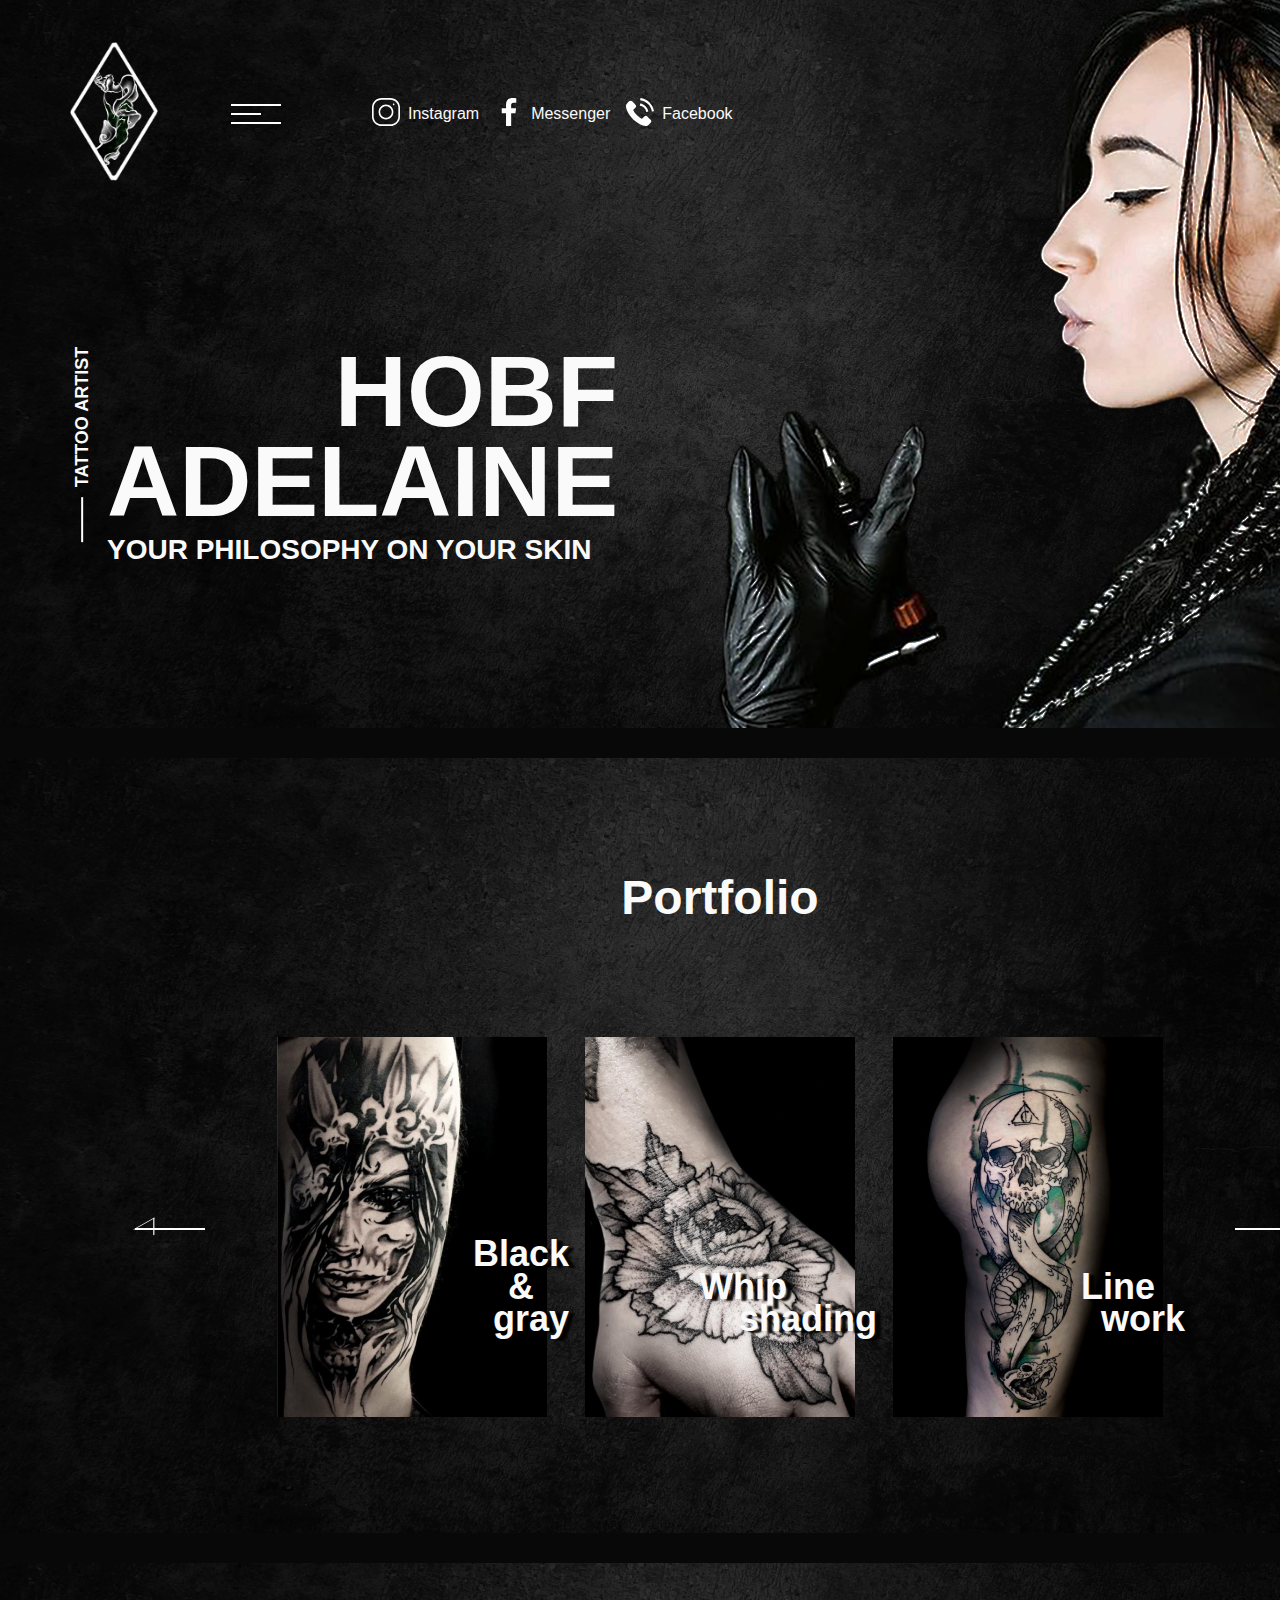
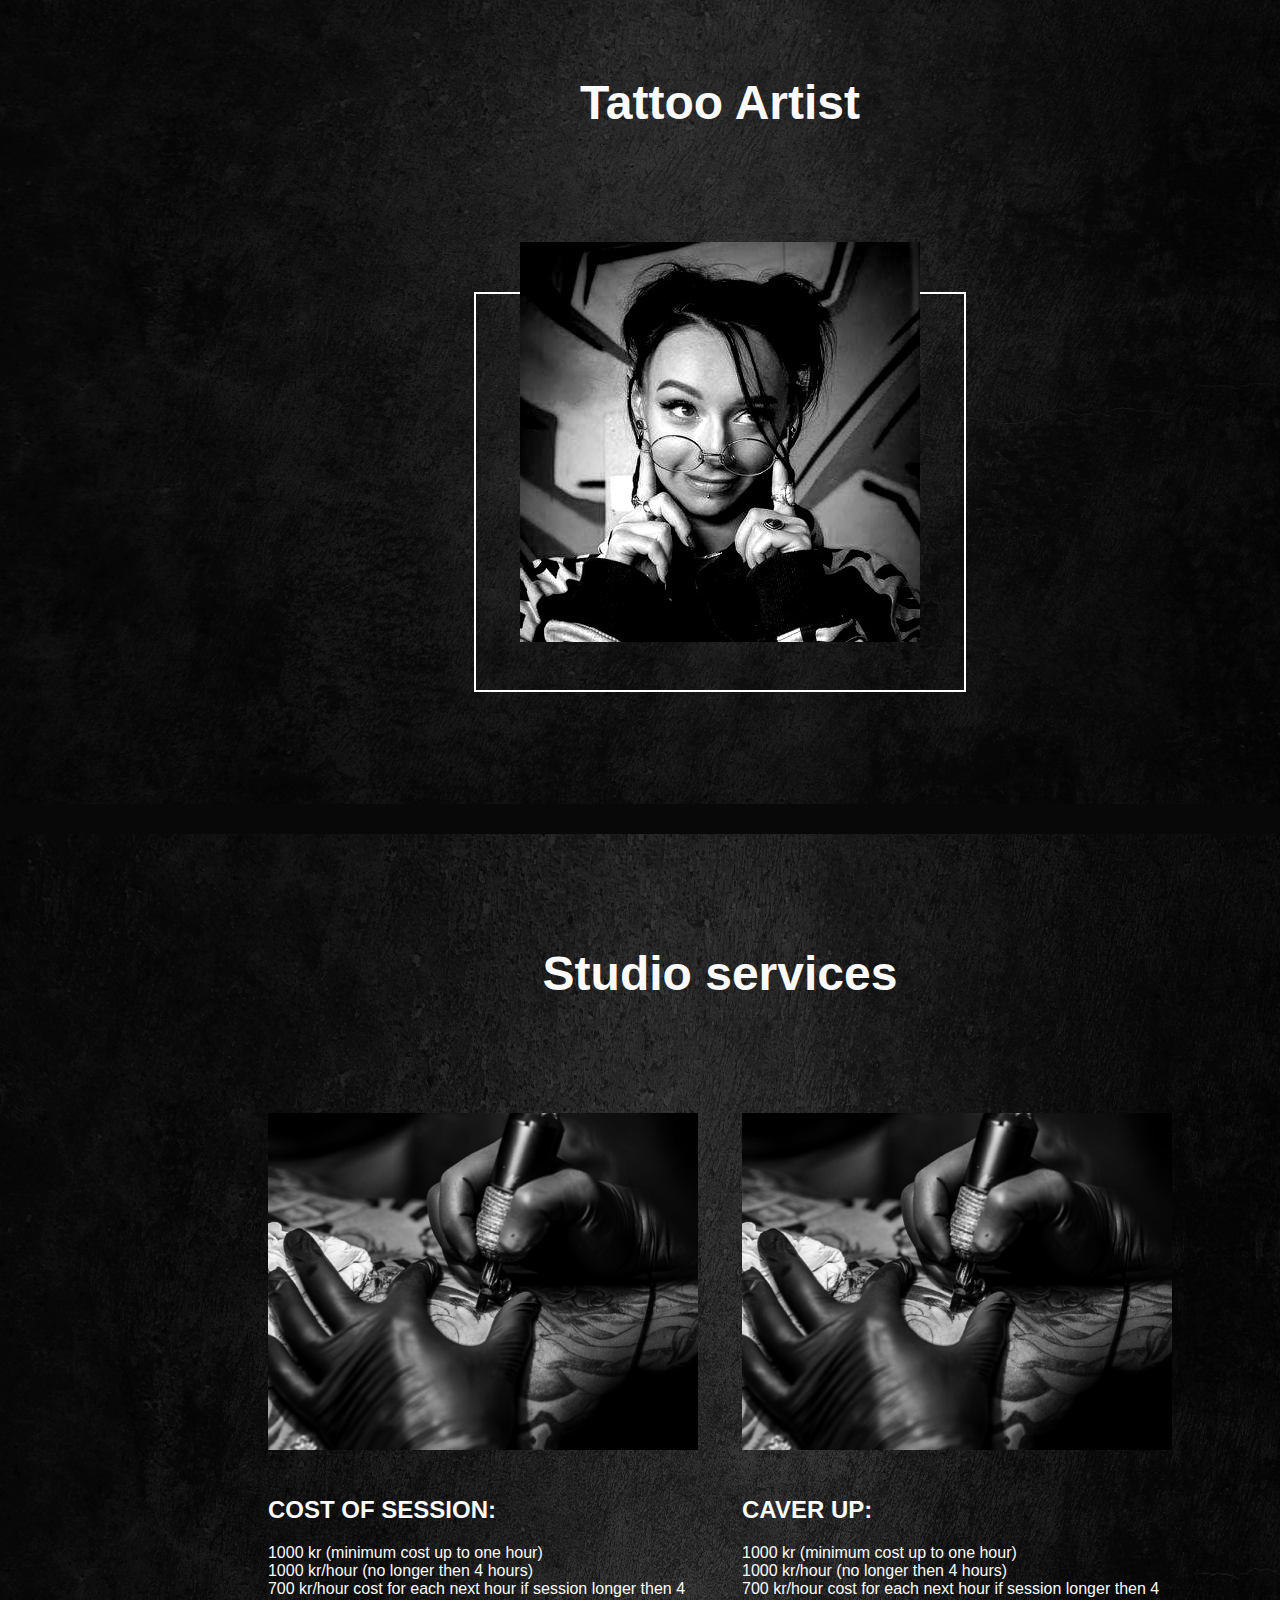
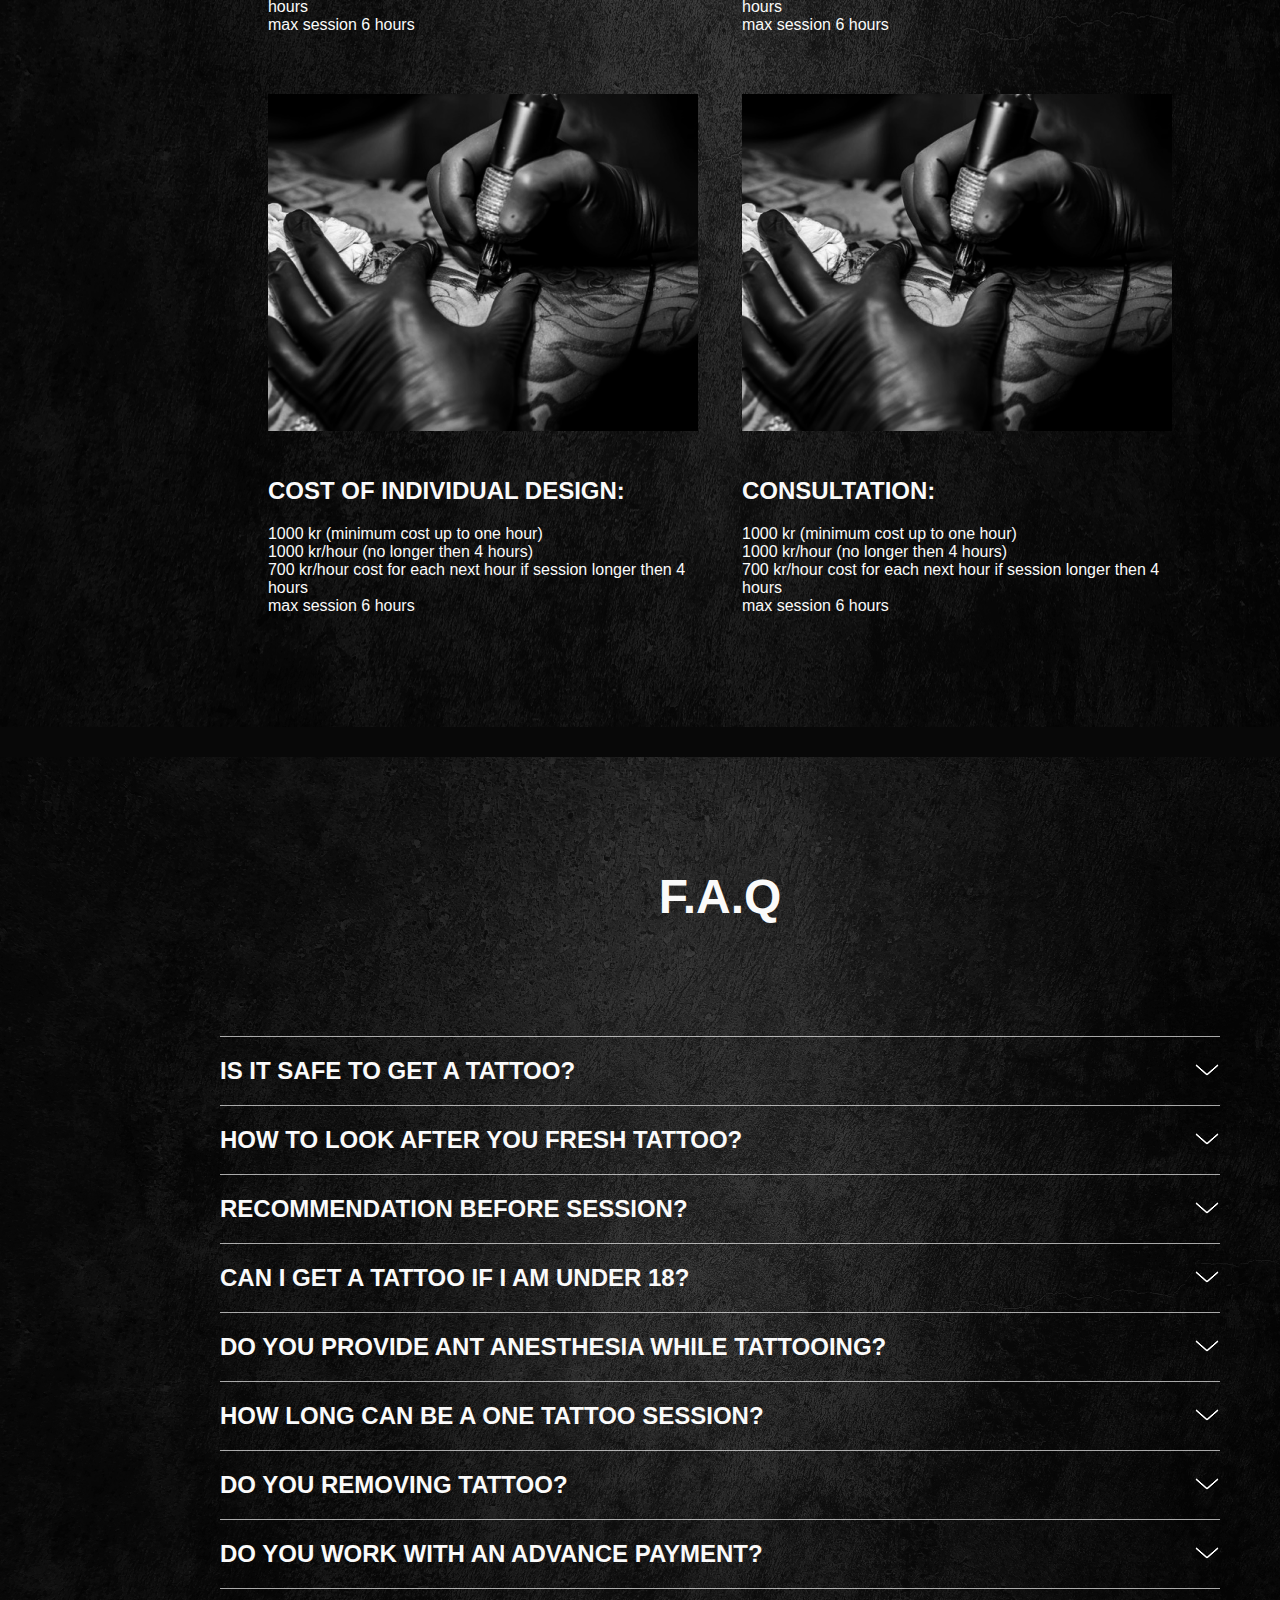
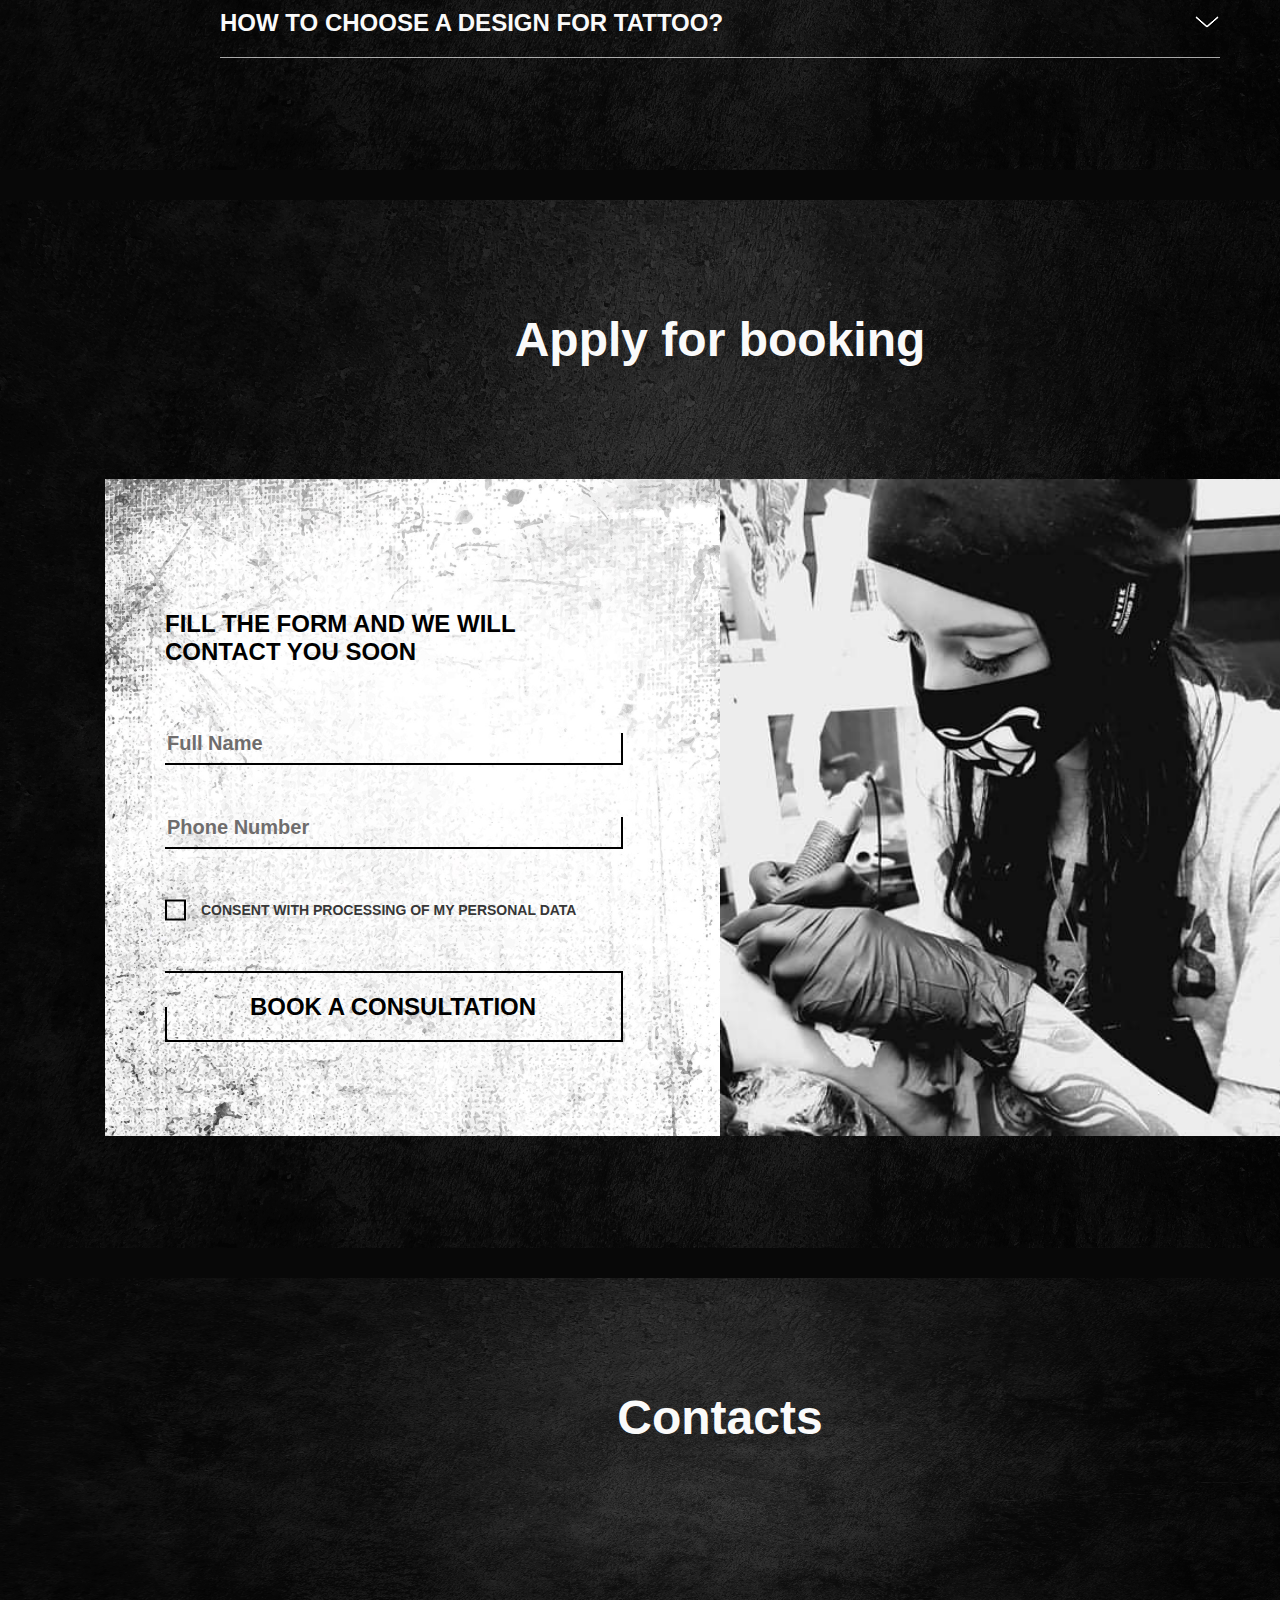
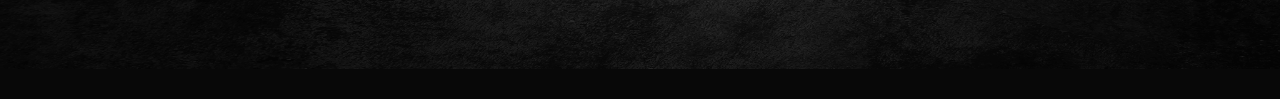
==== index.html @ c08f8e1c "html mark upping & desktop styling" ====
<!DOCTYPE html>
<html lang="en">
  <head>
    <meta charset="utf-8" />
    <meta name="viewport" content="width=device-width, initial-scale=1" />
    <meta name="description" content="Web site created using create-react-app"/>
    <link rel="stylesheet" href="assets/css/style.css"/>
    <link rel="preconnect" href="https://fonts.googleapis.com">
    <link rel="preconnect" href="https://fonts.gstatic.com" crossorigin>
    <link href="https://fonts.googleapis.com/css2?family=Lato:wght@300&family=Montserrat:ital,wght@0,300;0,400;0,500;0,600;0,700;1,400&display=swap" rel="stylesheet">
    <title>AH - The Tattoo Artist</title>
  </head>
  <body>
    <noscript>You need to enable JavaScript to run this app.</noscript>
      <div id="root">
        <header class="main-header container">
          <div class="main-header__top">
            <div class="logo">
              <img src="/assets/img/logo.png" alt=""/>
            </div>
            <div class="main-header__menus-wrap">
              <nav class="main-nav">
                <div class="hamburger">
                  <span></span>
                </div>
                <ul class="main-nav__list">
                  <li class="main-nav__item">
                    <a class="main-nav__link">Portfolio</a>
                  </li>
                  <li class="main-nav__item">
                    <a class="main-nav__link">Tattoo Artist</a>
                  </li>
                  <li class="main-nav__item">
                    <a class="main-nav__link">Studio Services</a>
                  </li>
                  <li class="main-nav__item">
                    <a class="main-nav__link">F.A.Q</a>
                  </li>
                  <li class="main-nav__item">
                    <a class="main-nav__link">Booking</a>
                  </li>
                  <li class="main-nav__item">
                    <a class="main-nav__link">Contacts</a>
                  </li>
                </ul>
              </nav>
              <nav class="social-nav">
                <ul class="social-nav__list">
                  <li class="social-nav__item">
                    <a class="social-nav__link" href="">
                      <span><svg><use href="../assets/svg/sprite.svg#instagram"></use></svg></span>
                      Instagram
                    </a>
                  </li>
                  <li class="social-nav__item">
                    <a class="social-nav__link">
                      <span><svg><use href="../assets/svg/sprite.svg#facebook"></use></svg></span>
                      Messenger
                    </a>
                  </li>
                  <li class="social-nav__item">
                    <a class="social-nav__link">
                      <span><svg><use href="../assets/svg/sprite.svg#phone"></use></svg></span>
                      Facebook
                    </a>
                  </li>
                </ul>
              </nav>
            </div>
          </div>
          <div class="main-offer">
            <div class="main-offer__content-wrap">
              <span class="main-offer__decorative-text">Tattoo Artist</span>
              <h1>Hobf<br>Adelaine</h1>
              <span class="main-offer__motto">Your philosophy on your skin</span>
            </div>
          </div>
        </header>
        <main class="site-main">
          <section class="main-page-block portfolio container">
            <h2 class="main-page-block__title">Portfolio</h2>
            <div class="handlers portfolio__list-wrap">
              <div class="handlers__elements portfolio__handlers">
                <span class="handlers__left-arrow"></span>
                <span class="handlers__right-arrow"></span>
              </div>
              <ul class="portfolio__list">
                <li class="portfolio__item">
                  <a class="portfolio__link" href="">
                    <div><img src="/assets/img/black-gray.png" alt=""></div>
                    <h3 class="portfolio__link-title"><span>Black</span><span style="margin:0 auto;">&</span><span>gray</span></h3>
                  </a>
                </li>
                <li class="portfolio__item">
                  <a class="portfolio__link" href="">
                    <div><img src="/assets/img/whip-shading.png" alt=""></div>
                    <h3 class="portfolio__link-title"></span>Whip<span><span>shading</span></h3>
                  </a>
                </li>
                <li class="portfolio__item">
                  <a class="portfolio__link" href="">
                    <div><img src="/assets/img/line-work.png" alt=""></div>
                    <h3 class="portfolio__link-title"><span>Line</span><span>work</span></h3>
                  </a>
                </li>
              </ul>
            </div>
          </section>
          <section class="main-page-block about container">
            <h2 class="main-page-block__title">Tattoo Artist</h2>
            <div class="about__img-wrap">
              <img src="/assets/img/avatar.jpg" alt="" width="400" height="400">
            </div>
          </section>
          <section class="main-page-block services container">
            <h2 class="main-page-block__title">Studio services</h2>
            <ul class="services__list">
              <li class="services__item">
                <article class="services__article">
                  <a class="services__link" href="#">
                    <div class="services__article-img-wrap">
                      <img src="/assets/img/service.png" alt="" />
                    </div>
                    <div class="services__article-text-block">
                      <h4>COST OF SESSION:</h4>
                      <ul class="services__item-list">
                        <li>1000 kr (minimum cost up to one hour)</li>
                        <li>1000 kr/hour (no longer then 4 hours)</li>
                        <li>700 kr/hour cost for each next hour if session longer then 4 hours</li>
                        <li>max session 6 hours</li>
                      </ul>
                    </div>
                  </a>
                </article>
              </li>
              <li class="services__item">
                <article class="services__article">
                  <a class="services__link" href="#">
                    <div class="services__article-img-wrap">
                      <img src="/assets/img/service.png" alt="" />
                    </div>
                    <div>
                      <h4>CAVER UP:</h4>
                      <ul class="services__item-list">
                        <li>1000 kr (minimum cost up to one hour)</li>
                        <li>1000 kr/hour (no longer then 4 hours)</li>
                        <li>700 kr/hour cost for each next hour if session longer then 4 hours</li>
                        <li>max session 6 hours</li>
                      </ul>
                    </div>
                  </a>
                </article>
              </li>
              <li class="services__item">
                <article class="services__article">
                  <a class="services__link" href="#">
                    <div class="services__article-img-wrap">
                      <img src="/assets/img/service.png" alt="" />
                    </div>
                    <div>
                      <h4>COST OF INDIVIDUAL DESIGN:</h4>
                      <ul class="services__item-list">
                        <li>1000 kr (minimum cost up to one hour)</li>
                        <li>1000 kr/hour (no longer then 4 hours)</li>
                        <li>700 kr/hour cost for each next hour if session longer then 4 hours</li>
                        <li>max session 6 hours</li>
                      </ul>
                    </div>
                  </a>
                </article>
              </li>
              <li class="services__item">
                <article class="services__article">
                  <a class="services__link" href="#">
                    <div class="services__article-img-wrap">
                      <img src="/assets/img/service.png" alt="" />
                    </div>
                    <div>
                      <h4>CONSULTATION:</h4>
                      <ul class="services__item-list">
                        <li>1000 kr (minimum cost up to one hour)</li>
                        <li>1000 kr/hour (no longer then 4 hours)</li>
                        <li>700 kr/hour cost for each next hour if session longer then 4 hours</li>
                        <li>max session 6 hours</li>
                      </ul>
                    </div>
                  </a>
                </article>
              </li>
            </ul>
          </section>
          <section class="main-page-block faq container">
            <h2 class="main-page-block__title">F.A.Q</h2>
            <ul class="faq__list">
              <li class="faq__item">
                <span class="faq__item-handle"></span>
                <h5 class="faq__item-title">
                  IS IT SAFE TO GET A TATTOO?
                </h5>
                <p>
                  Lorem ipsum dolor sit amet, consectetur adipiscing elit, sed do eiusmod tempor incididunt ut labore et dolore magna aliqua. Ut enim ad minim veniam, quis nostrud exercitation ullamco laboris nisi ut aliquip ex ea commodo consequat. Duis aute irure dolor in reprehenderit in voluptate velit esse cillum dolore eu fugiat nulla pariatur. Excepteur sint occaecat cupidatat non proident, sunt in culpa qui officia deserunt mollit anim id est laborum.
                </p>
              </li>
              <li class="faq__item">
                <span class="faq__item-handle"></span>
                <h5 class="faq__item-title">
                  HOW TO LOOK AFTER YOU FRESH TATTOO?
                </h5>
                <p>
                  Lorem ipsum dolor sit amet, consectetur adipiscing elit, sed do eiusmod tempor incididunt ut labore et dolore magna aliqua. Ut enim ad minim veniam, quis nostrud exercitation ullamco laboris nisi ut aliquip ex ea commodo consequat. Duis aute irure dolor in reprehenderit in voluptate velit esse cillum dolore eu fugiat nulla pariatur. Excepteur sint occaecat cupidatat non proident, sunt in culpa qui officia deserunt mollit anim id est laborum.
                </p>
              </li>
              <li class="faq__item">
                <span class="faq__item-handle"></span>
                <h5 class="faq__item-title">
                  RECOMMENDATION BEFORE SESSION?
                </h5>
                <p>
                  Lorem ipsum dolor sit amet, consectetur adipiscing elit, sed do eiusmod tempor incididunt ut labore et dolore magna aliqua. Ut enim ad minim veniam, quis nostrud exercitation ullamco laboris nisi ut aliquip ex ea commodo consequat. Duis aute irure dolor in reprehenderit in voluptate velit esse cillum dolore eu fugiat nulla pariatur. Excepteur sint occaecat cupidatat non proident, sunt in culpa qui officia deserunt mollit anim id est laborum.
                </p>
              </li>
              <li class="faq__item">
                <span class="faq__item-handle"></span>
                <h5 class="faq__item-title">
                  CAN I GET A TATTOO IF I AM UNDER 18?
                </h5>
                <p>
                  Lorem ipsum dolor sit amet, consectetur adipiscing elit, sed do eiusmod tempor incididunt ut labore et dolore magna aliqua. Ut enim ad minim veniam, quis nostrud exercitation ullamco laboris nisi ut aliquip ex ea commodo consequat. Duis aute irure dolor in reprehenderit in voluptate velit esse cillum dolore eu fugiat nulla pariatur. Excepteur sint occaecat cupidatat non proident, sunt in culpa qui officia deserunt mollit anim id est laborum.
                </p>
              </li>
              <li class="faq__item">
                <span class="faq__item-handle"></span>
                <h5 class="faq__item-title">
                  DO YOU PROVIDE ANT ANESTHESIA WHILE TATTOOING?
                </h5>
                <p>
                  Lorem ipsum dolor sit amet, consectetur adipiscing elit, sed do eiusmod tempor incididunt ut labore et dolore magna aliqua. Ut enim ad minim veniam, quis nostrud exercitation ullamco laboris nisi ut aliquip ex ea commodo consequat. Duis aute irure dolor in reprehenderit in voluptate velit esse cillum dolore eu fugiat nulla pariatur. Excepteur sint occaecat cupidatat non proident, sunt in culpa qui officia deserunt mollit anim id est laborum.
                </p>
              </li>
              <li class="faq__item">
                <span class="faq__item-handle"></span>
                <h5 class="faq__item-title">
                  HOW LONG CAN BE A ONE TATTOO SESSION?
                </h5>
                <p>
                  Lorem ipsum dolor sit amet, consectetur adipiscing elit, sed do eiusmod tempor incididunt ut labore et dolore magna aliqua. Ut enim ad minim veniam, quis nostrud exercitation ullamco laboris nisi ut aliquip ex ea commodo consequat. Duis aute irure dolor in reprehenderit in voluptate velit esse cillum dolore eu fugiat nulla pariatur. Excepteur sint occaecat cupidatat non proident, sunt in culpa qui officia deserunt mollit anim id est laborum.
                </p>
              </li>
              <li class="faq__item">
                <span class="faq__item-handle"></span>
                <h5 class="faq__item-title">
                  DO YOU REMOVING TATTOO?
                </h5>
                <p>
                  Lorem ipsum dolor sit amet, consectetur adipiscing elit, sed do eiusmod tempor incididunt ut labore et dolore magna aliqua. Ut enim ad minim veniam, quis nostrud exercitation ullamco laboris nisi ut aliquip ex ea commodo consequat. Duis aute irure dolor in reprehenderit in voluptate velit esse cillum dolore eu fugiat nulla pariatur. Excepteur sint occaecat cupidatat non proident, sunt in culpa qui officia deserunt mollit anim id est laborum.
                </p>
              </li>
              <li class="faq__item">
                <span class="faq__item-handle"></span>
                <h5 class="faq__item-title">
                  DO YOU WORK WITH AN ADVANCE PAYMENT?
                </h5>
                <p>
                  Lorem ipsum dolor sit amet, consectetur adipiscing elit, sed do eiusmod tempor incididunt ut labore et dolore magna aliqua. Ut enim ad minim veniam, quis nostrud exercitation ullamco laboris nisi ut aliquip ex ea commodo consequat. Duis aute irure dolor in reprehenderit in voluptate velit esse cillum dolore eu fugiat nulla pariatur. Excepteur sint occaecat cupidatat non proident, sunt in culpa qui officia deserunt mollit anim id est laborum.
                </p>
              </li>
              <li class="faq__item">
                <span class="faq__item-handle"></span>
                <h5 class="faq__item-title">
                  HOW TO CHOOSE A DESIGN FOR TATTOO?
                </h5>
                <p>
                  Lorem ipsum dolor sit amet, consectetur adipiscing elit, sed do eiusmod tempor incididunt ut labore et dolore magna aliqua. Ut enim ad minim veniam, quis nostrud exercitation ullamco laboris nisi ut aliquip ex ea commodo consequat. Duis aute irure dolor in reprehenderit in voluptate velit esse cillum dolore eu fugiat nulla pariatur. Excepteur sint occaecat cupidatat non proident, sunt in culpa qui officia deserunt mollit anim id est laborum.
                </p>
              </li>
            </ul>
          </section>
          <section class="main-page-block booking container">
            <h2 class="main-page-block__title">Apply for booking</h2>
            <div class="booking__content">
              <form id="booking" class="booking__form" method="POST">
                <h3 class="booking__form-title">
                  FILL THE FORM AND WE WILL CONTACT YOU SOON
                </h3>
                <div class="booking__input-wrap">
                  <input type="text" name="name" placeholder="Full Name" required />
                </div>
                <div class="booking__input-wrap">
                  <input type="text" name="phone" placeholder="Phone Number" required />
                </div>
                <div class="booking__input-wrap">
                  <input id="consent" type="checkbox" name="consent" placeholder="Phone Number" required />
                  <label for="consent">
                    CONSENT WITH PROCESSING OF MY PERSONAL DATA
                  </label>
                </div>
                <button class="btn booking__submit-btn" type="submit">BOOK A CONSULTATION</button>
              </form>
              <div class="booking__img-wrap">
                
              </div>
            </div>
          </section>
          <section class="main-page-block contacts container">
            <h2 class="main-page-block__title">Contacts</h2>
          </section>
        </main>
        <footer class="main-footer container"></footer>
      </div>
  </body>
</html>
---- assets/css/style.css ----
* {
  -webkit-box-sizing: border-box;
          box-sizing: border-box;
}

body {
  margin: 0;
  font-family: 'Monseratt', sans-serif;
  color: #fafafa;
  background-color: #fafafa;
}

.background-wrap {
  margin: 0 auto;
  width: 1440px;
}

.container {
  margin: 0 auto;
  padding: 0 70px;
  width: 1440px;
  background-image: url("/assets/img/body-bg.jpg");
  background-repeat: no-repeat;
  -webkit-background-size: 100% 100%;
          background-size: 100% 100%;
  background-position: top left;
}

.container {
  margin: 0 auto;
  padding: 0 70px;
  width: 1440px;
  background-image: url("/assets/img/body-bg.jpg");
  background-repeat: no-repeat;
  -webkit-background-size: 100% 100%;
          background-size: 100% 100%;
  background-position: top left;
}

.logo {
  width: 88px;
}

.logo img {
  width: 88px;
  height: auto;
}

.hamburger {
  width: 50px;
  height: 20px;
}

.hamburger span {
  position: relative;
  display: block;
  width: 50px;
  height: 2px;
  background-color: white;
}

.hamburger span::before, .hamburger span::after {
  content: "";
  display: block;
  position: absolute;
  left: 0;
  height: 2px;
  background-color: white;
}

.hamburger span::before {
  top: 9px;
  width: 30px;
}

.hamburger span::after {
  top: 18px;
  width: 50px;
}

.main-header.container {
  position: relative;
  background-image: url("/assets/img/main-screen.png"), url("/assets/img/body-bg.jpg");
  background-repeat: no-repeat, no-repeat;
  -webkit-background-size: 880px 880px, 100% 100%;
          background-size: 880px 880px, 100% 100%;
  background-position: top -140px right 0, top left;
}

.main-header.container::after {
  content: "";
  display: block;
  position: absolute;
  width: 100%;
  height: 30px;
  background-color: #080808;
  -webkit-box-sizing: border-box;
          box-sizing: border-box;
  bottom: 0;
  right: 0;
}

.main-header__top {
  display: -webkit-box;
  display: -webkit-flex;
  display: -ms-flexbox;
  display: flex;
  -webkit-box-align: center;
  -webkit-align-items: center;
      -ms-flex-align: center;
          align-items: center;
  padding-top: 42px;
}

.main-header .logo {
  margin-right: 73px;
}

.main-header__menus-wrap {
  display: -webkit-box;
  display: -webkit-flex;
  display: -ms-flexbox;
  display: flex;
  -webkit-box-align: center;
  -webkit-align-items: center;
      -ms-flex-align: center;
          align-items: center;
}

.main-nav {
  margin-right: 91px;
}

.main-nav__list {
  display: none;
}

.social-nav__list {
  margin: 0;
  padding: 0;
  list-style: none;
  display: -webkit-box;
  display: -webkit-flex;
  display: -ms-flexbox;
  display: flex;
  -webkit-column-gap: 16px;
     -moz-column-gap: 16px;
          column-gap: 16px;
}

.social-nav__link {
  display: inline-block;
  color: inherit;
  text-decoration: none;
  font-size: inherit;
  display: -webkit-box;
  display: -webkit-flex;
  display: -ms-flexbox;
  display: flex;
  -webkit-box-align: center;
  -webkit-align-items: center;
      -ms-flex-align: center;
          align-items: center;
  -webkit-column-gap: 8px;
     -moz-column-gap: 8px;
          column-gap: 8px;
}

.social-nav__link svg {
  width: 28px;
  height: 28px;
  fill: white;
}

.main-offer {
  display: -webkit-box;
  display: -webkit-flex;
  display: -ms-flexbox;
  display: flex;
  padding: 161px 0 194px;
}

.main-offer__content-wrap {
  position: relative;
  padding-left: 37px;
  text-align: right;
  text-transform: uppercase;
  line-height: 1;
}

.main-offer__decorative-text {
  position: absolute;
  left: -58px;
  top: 62px;
  font-size: 18px;
  font-weight: 600;
  -webkit-transform: rotate(-90deg);
      -ms-transform: rotate(-90deg);
          transform: rotate(-90deg);
}

.main-offer__decorative-text::before {
  content: "";
  display: block;
  position: absolute;
  width: 45px;
  height: 2px;
  background-color: white;
  -webkit-box-sizing: border-box;
          box-sizing: border-box;
  top: 50%;
  left: -10px;
  -webkit-transform: translate(-100%, -50%);
      -ms-transform: translate(-100%, -50%);
          transform: translate(-100%, -50%);
}

.main-offer h1 {
  margin: 0;
  font-size: 100px;
  font-weight: 700;
  line-height: 0.9;
}

.main-offer__motto {
  display: block;
  margin-top: 10px;
  text-align: left;
  font-size: 28px;
  font-weight: 600;
}

.main-page-block {
  position: relative;
  padding-top: 112px;
  padding-bottom: 142px;
}

.main-page-block::after {
  content: "";
  display: block;
  position: absolute;
  width: 100%;
  height: 30px;
  background-color: #080808;
  -webkit-box-sizing: border-box;
          box-sizing: border-box;
  bottom: 0;
  right: 0;
}

.main-page-block__title {
  margin-top: 0;
  margin-bottom: 86px;
  text-align: center;
  font-size: 48px;
}

.portfolio__list-wrap {
  width: 90%;
}

.portfolio__list {
  margin: 0;
  padding: 0;
  list-style: none;
  display: -webkit-box;
  display: -webkit-flex;
  display: -ms-flexbox;
  display: flex;
  -webkit-box-pack: center;
  -webkit-justify-content: center;
      -ms-flex-pack: center;
          justify-content: center;
  -webkit-column-gap: 38px;
     -moz-column-gap: 38px;
          column-gap: 38px;
}

.portfolio__link {
  display: inline-block;
  color: inherit;
  text-decoration: none;
  font-size: inherit;
  position: relative;
}

.portfolio__link-title {
  position: absolute;
  bottom: 50px;
  right: -22px;
  display: -webkit-box;
  display: -webkit-flex;
  display: -ms-flexbox;
  display: flex;
  -webkit-box-orient: vertical;
  -webkit-box-direction: normal;
  -webkit-flex-direction: column;
      -ms-flex-direction: column;
          flex-direction: column;
  font-size: 36px;
  font-weight: 700;
  line-height: 0.9;
  text-shadow: 6px 2px 2px rgba(0, 0, 0, 0.95);
}

.portfolio__link-title span:last-child {
  margin-left: 20px;
}

.about {
  padding-bottom: 192px;
  text-align: center;
}

.main-page-block__title {
  margin-bottom: 112px;
}

.about__img-wrap {
  position: relative;
  margin: 0 auto;
  width: 400px;
  height: 400px;
}

.about__img-wrap::before {
  content: "";
  display: block;
  position: absolute;
  width: 123%;
  height: 100%;
  background-color: transparent;
  -webkit-box-sizing: border-box;
          box-sizing: border-box;
  left: 50%;
  top: 50px;
  border: 2px solid white;
  -webkit-transform: translate(-50%, 0);
      -ms-transform: translate(-50%, 0);
          transform: translate(-50%, 0);
}

.about__img-wrap img {
  position: absolute;
  top: 0;
  left: 0;
  z-index: 1;
}

.services__list {
  margin: 0;
  padding: 0;
  list-style: none;
  display: -webkit-box;
  display: -webkit-flex;
  display: -ms-flexbox;
  display: flex;
  -webkit-flex-wrap: wrap;
      -ms-flex-wrap: wrap;
          flex-wrap: wrap;
  -webkit-box-pack: center;
  -webkit-justify-content: center;
      -ms-flex-pack: center;
          justify-content: center;
  -webkit-column-gap: 4%;
     -moz-column-gap: 4%;
          column-gap: 4%;
  row-gap: 60px;
  margin: 0 auto;
  max-width: 1102px;
}

.services__item {
  width: 430px;
}

.services__link {
  display: inline-block;
  color: inherit;
  text-decoration: none;
  font-size: inherit;
}

.services__article h4 {
  margin-top: 0;
  margin-bottom: 20px;
  font-size: 24px;
}

.services__article-img-wrap {
  margin-bottom: 42px;
}

.services__article-img-wrap img {
  width: 430px;
}

.services__item-list {
  margin: 0;
  padding: 0;
  list-style: none;
}

.faq__list {
  margin: 0;
  padding: 0;
  list-style: none;
  display: -webkit-box;
  display: -webkit-flex;
  display: -ms-flexbox;
  display: flex;
  -webkit-box-orient: vertical;
  -webkit-box-direction: normal;
  -webkit-flex-direction: column;
      -ms-flex-direction: column;
          flex-direction: column;
  margin: 0 auto;
  width: 1000px;
}

.faq__item {
  position: relative;
  padding: 20px 0;
  border-top: 1px solid rgba(255, 255, 255, 0.65);
}

.faq__item:last-child {
  border-bottom: 1px solid rgba(255, 255, 255, 0.65);
}

.faq__item p {
  margin: 0;
  height: 0;
  overflow: hidden;
}

.faq__item-title {
  margin: 0;
  font-size: 24px;
  font-weight: 600;
}

.faq__item-handle {
  position: absolute;
  right: 0;
  top: 50%;
  width: 25px;
  height: 11px;
  -webkit-transform: translate(0, -50%);
      -ms-transform: translate(0, -50%);
          transform: translate(0, -50%);
}

.faq__item-handle::before {
  content: "";
  display: block;
  position: absolute;
  width: 16px;
  height: 16px;
  background-color: transparent;
  -webkit-box-sizing: border-box;
          box-sizing: border-box;
  border: 2px solid white;
  -webkit-border-radius: 2px;
          border-radius: 2px;
  border-left: none;
  border-top: none;
  -webkit-transform: rotate(45deg) skew(-4deg, -4deg);
      -ms-transform: rotate(45deg) skew(-4deg, -4deg);
          transform: rotate(45deg) skew(-4deg, -4deg);
  bottom: 3px;
  left: 4px;
}

.booking__content {
  display: -webkit-box;
  display: -webkit-flex;
  display: -ms-flexbox;
  display: flex;
  margin: 0 auto;
  width: 1230px;
}

.booking__img-wrap {
  width: 615px;
  height: 657px;
  background-image: url("/assets/img/booking.jpg");
  background-repeat: no-repeat;
  background-position: top -120px left;
  -webkit-background-size: 615px auto;
          background-size: 615px auto;
}

.booking__form {
  padding: 107px 97px 0 60px;
  width: 615px;
  height: 657px;
  color: black;
  background-image: url("/assets/img/form-background.png");
  background-repeat: no-repeat;
}

.booking__form-title {
  margin-bottom: 67px;
  font-size: 24px;
  font-weight: 700;
}

.booking__input-wrap {
  margin-bottom: 52px;
  width: 100%;
}

.booking__input-wrap input {
  padding-bottom: 11px;
  width: 100%;
  height: 32px;
  font-size: 20px;
  font-weight: 600;
  color: black;
  border: 2px solid black;
  border-left: none;
  border-top: none;
  background-color: transparent;
}

.booking__input-wrap input:focus {
  border-left: none;
  border-top: none;
  outline: none;
}

.booking__input-wrap input[type="checkbox"] {
  display: none;
}

label[for="consent"] {
  position: relative;
  padding-left: 36px;
  font-size: 14px;
  font-weight: 700;
  color: #373737;
  text-transform: uppercase;
}

label[for="consent"]::before {
  content: "";
  display: block;
  position: absolute;
  width: 21px;
  height: 21px;
  background-color: transparent;
  -webkit-box-sizing: border-box;
          box-sizing: border-box;
  left: 0;
  top: 50%;
  border: 2px solid black;
  -webkit-transform: translate(0, -50%);
      -ms-transform: translate(0, -50%);
          transform: translate(0, -50%);
}

input[type="checkbox"]:checked + label::after {
  content: "";
  display: block;
  position: absolute;
  width: 9px;
  height: 16px;
  background-color: transparent;
  -webkit-box-sizing: border-box;
          box-sizing: border-box;
  bottom: 3px;
  left: 6px;
  border: 3px solid black;
  border-left: none;
  border-top: none;
  -webkit-border-radius: 2px;
          border-radius: 2px;
  -webkit-transform: rotate(45deg) skew(9deg, 7deg);
      -ms-transform: rotate(45deg) skew(9deg, 7deg);
          transform: rotate(45deg) skew(9deg, 7deg);
}

.booking__submit-btn {
  position: relative;
  display: -webkit-box;
  display: -webkit-flex;
  display: -ms-flexbox;
  display: flex;
  -webkit-box-pack: center;
  -webkit-justify-content: center;
      -ms-flex-pack: center;
          justify-content: center;
  -webkit-box-align: center;
  -webkit-align-items: center;
      -ms-flex-align: center;
          align-items: center;
  width: 100%;
  height: 71px;
  font-size: 24px;
  font-weight: 700;
  text-transform: uppercase;
  border: 2px solid black;
  border-left: none;
  background-color: transparent;
}

.booking__submit-btn::before {
  content: "";
  display: block;
  position: absolute;
  width: 2px;
  height: 50%;
  background-color: black;
  -webkit-box-sizing: border-box;
          box-sizing: border-box;
  left: 0;
  bottom: 0;
}

input::-webkit-input-placeholder {
  color: #6F6D6D;
  font-weight: 600;
  font-size: 20px;
}

input:-ms-input-placeholder {
  color: #6F6D6D;
  font-weight: 600;
  font-size: 20px;
}

input::-ms-input-placeholder {
  color: #6F6D6D;
  font-weight: 600;
  font-size: 20px;
}

input::placeholder {
  color: #6F6D6D;
  font-weight: 600;
  font-size: 20px;
}

.handlers {
  position: relative;
  margin: 0 auto;
}

.handlers__elements {
  position: absolute;
  top: 50%;
  display: -webkit-box;
  display: -webkit-flex;
  display: -ms-flexbox;
  display: flex;
  -webkit-box-pack: justify;
  -webkit-justify-content: space-between;
      -ms-flex-pack: justify;
          justify-content: space-between;
  width: 100%;
  -webkit-transform: translate(0, -50%);
      -ms-transform: translate(0, -50%);
          transform: translate(0, -50%);
}

.handlers__left-arrow,
.handlers__right-arrow {
  position: relative;
  width: 70px;
  height: 2px;
  background-color: white;
}

.handlers__left-arrow::before,
.handlers__right-arrow::before {
  content: "";
  display: block;
  position: absolute;
  width: 18px;
  height: 22px;
  background-color: transparent;
  -webkit-box-sizing: border-box;
          box-sizing: border-box;
  right: 0;
  bottom: -7px;
  border: 1px solid white;
  border-right: none;
  border-top: none;
  -webkit-transform: skew(-30deg, -10deg) rotate(-30deg);
      -ms-transform: skew(-30deg, -10deg) rotate(-30deg);
          transform: skew(-30deg, -10deg) rotate(-30deg);
}

.handlers__left-arrow::before {
  left: 0;
  bottom: -13px;
  -webkit-transform: skew(-30deg, -10deg) rotate(-210deg);
      -ms-transform: skew(-30deg, -10deg) rotate(-210deg);
          transform: skew(-30deg, -10deg) rotate(-210deg);
}
/*# sourceMappingURL=style.css.map */
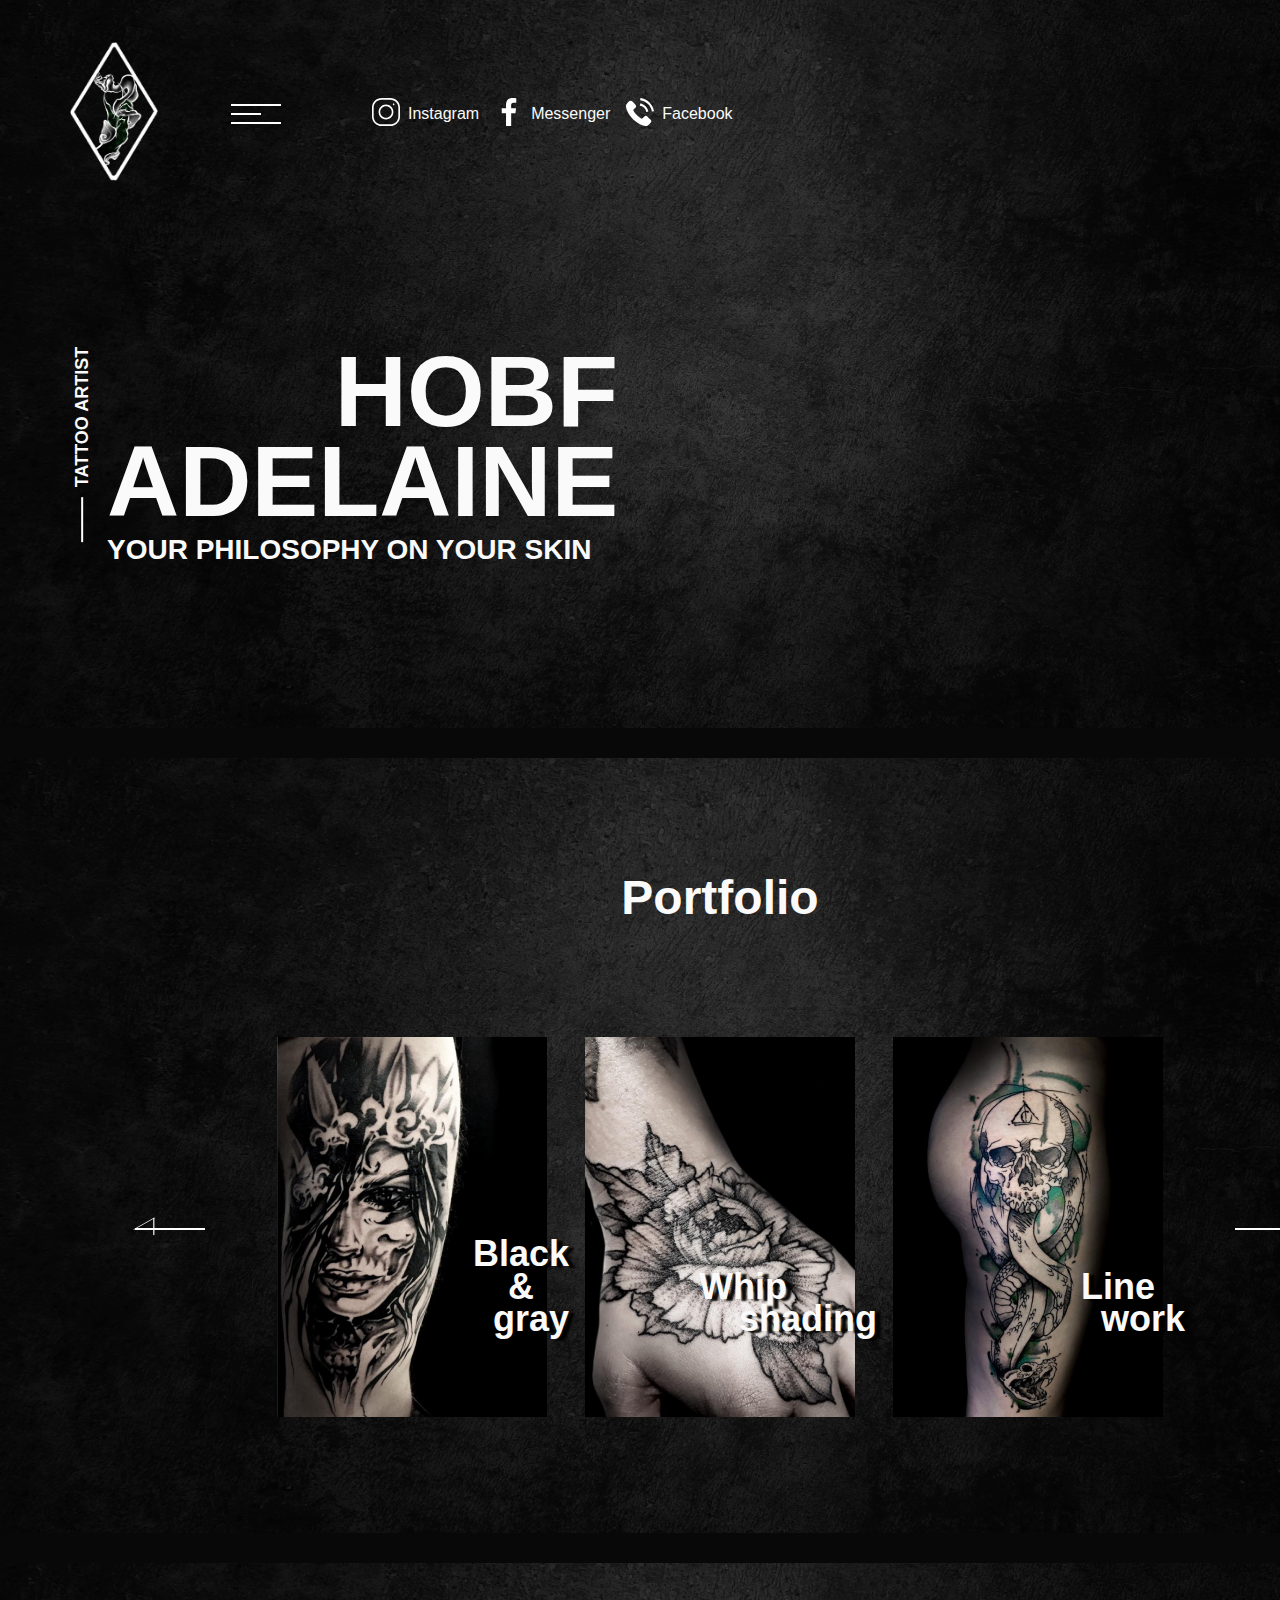
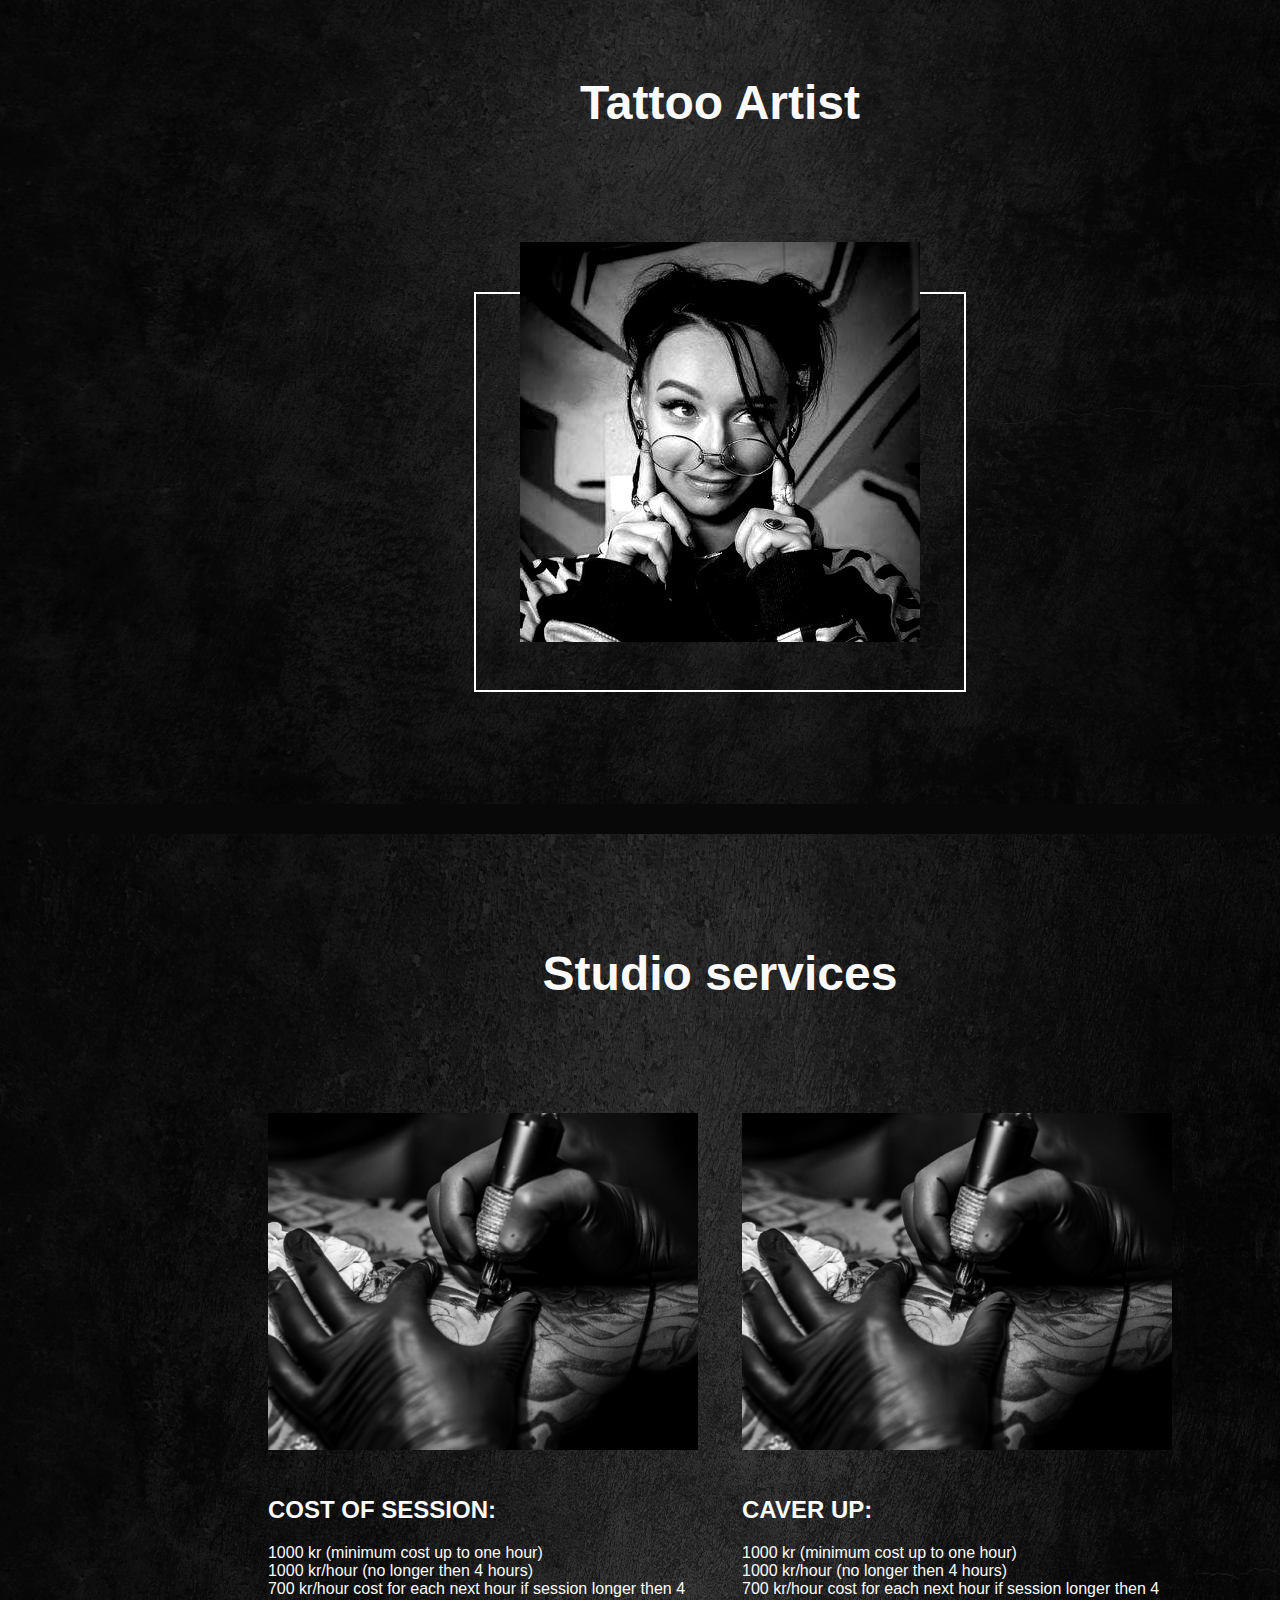
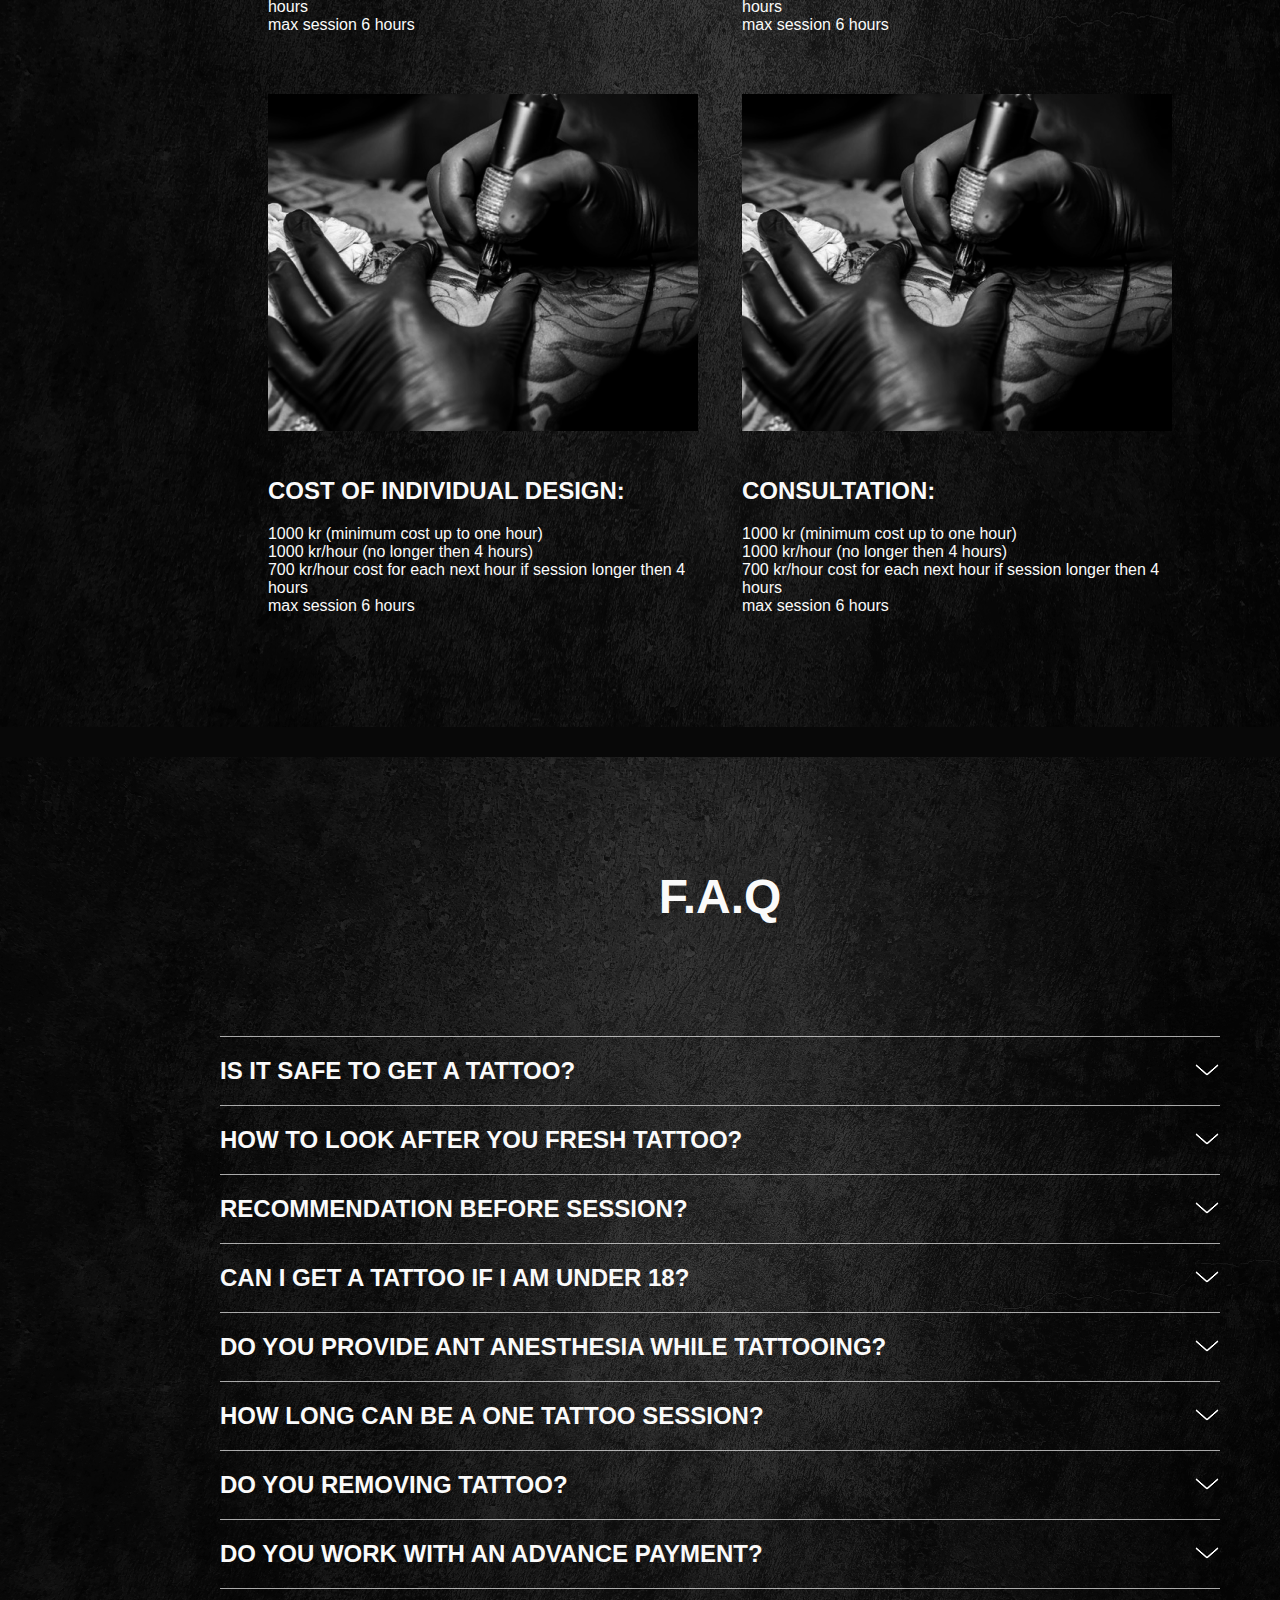
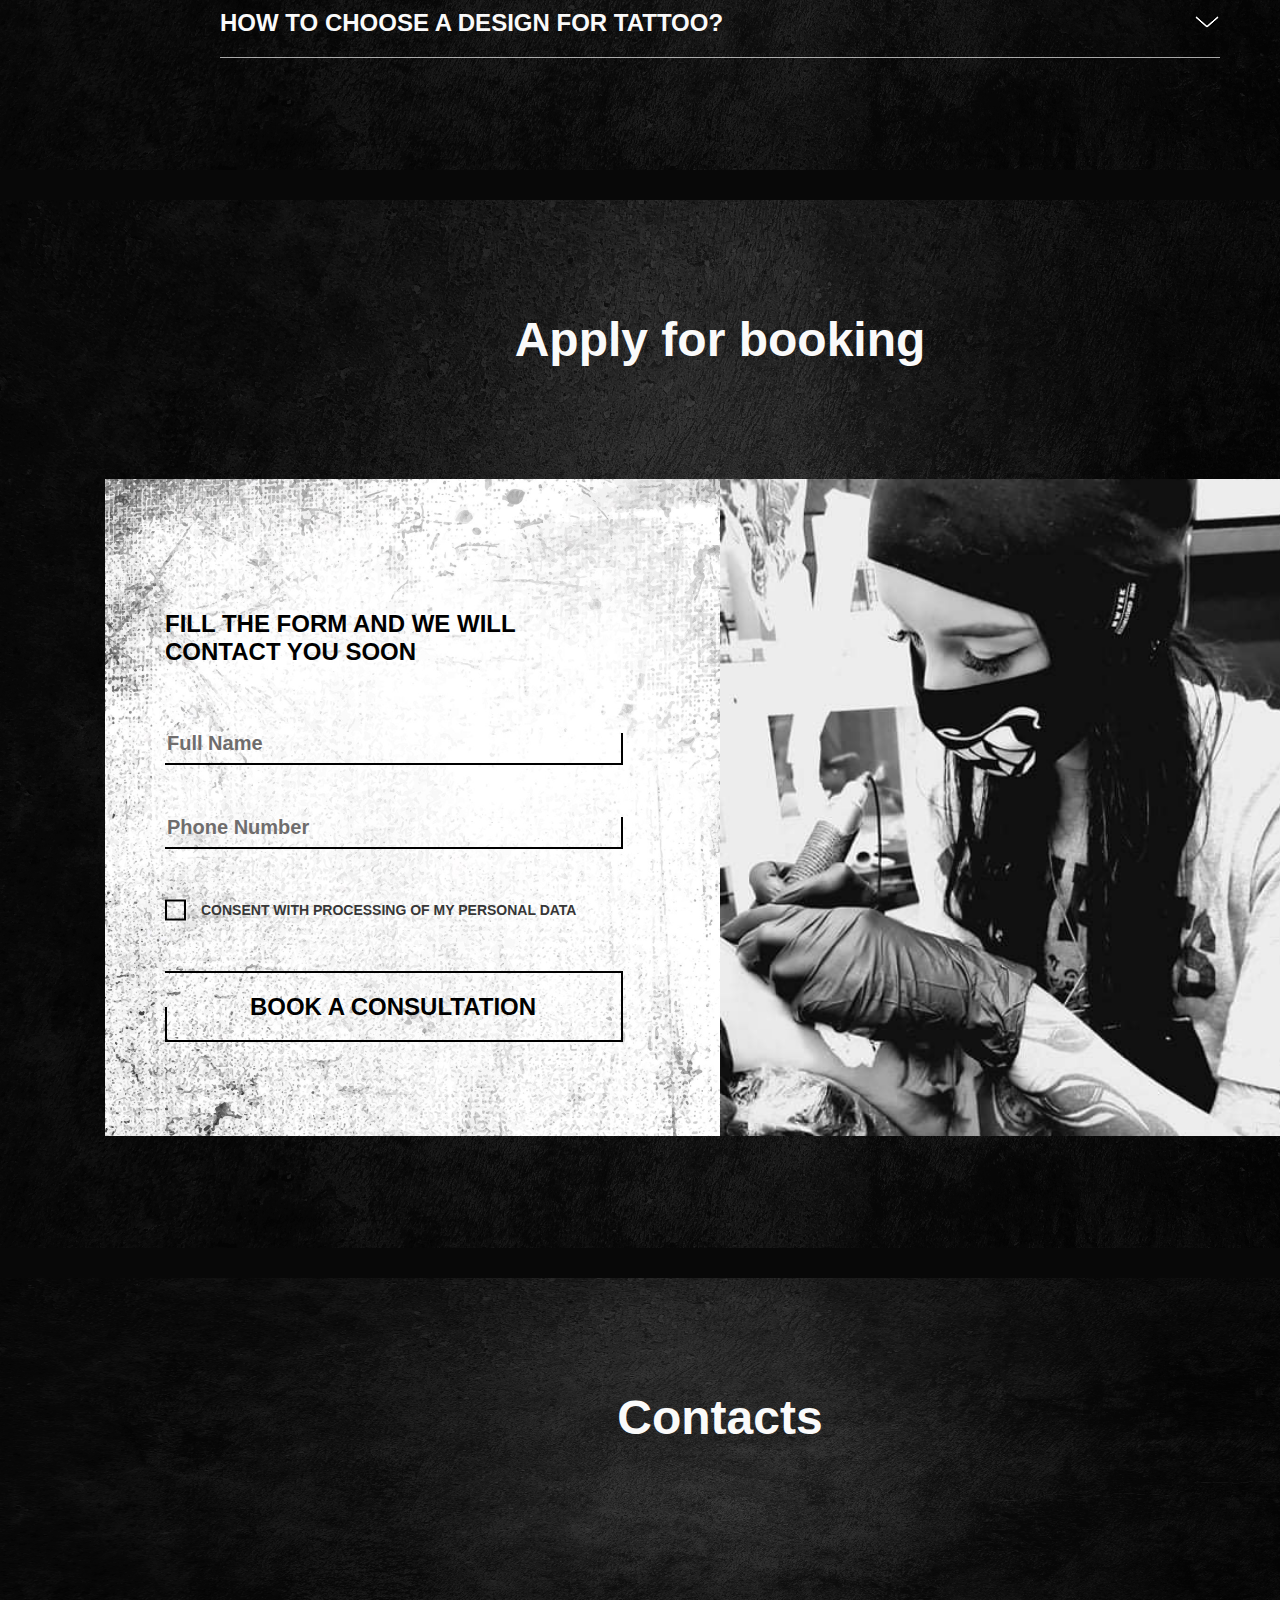
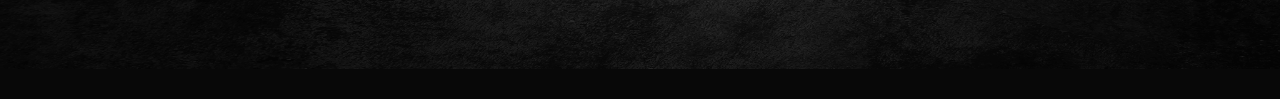
==== commit a3e0fcfd: "img path fix" ====
--- a/index.html
+++ b/index.html
@@ -16,7 +16,7 @@
         <header class="main-header container">
           <div class="main-header__top">
             <div class="logo">
-              <img src="/assets/img/logo.png" alt=""/>
+              <img src="assets/img/logo.png" alt=""/>
             </div>
             <div class="main-header__menus-wrap">
               <nav class="main-nav">
@@ -87,19 +87,25 @@
               <ul class="portfolio__list">
                 <li class="portfolio__item">
                   <a class="portfolio__link" href="">
-                    <div><img src="/assets/img/black-gray.png" alt=""></div>
+                    <div>
+                      <img src="assets/img/black-gray.png" alt="" width="270" height="380">
+                    </div>
                     <h3 class="portfolio__link-title"><span>Black</span><span style="margin:0 auto;">&</span><span>gray</span></h3>
                   </a>
                 </li>
                 <li class="portfolio__item">
                   <a class="portfolio__link" href="">
-                    <div><img src="/assets/img/whip-shading.png" alt=""></div>
+                    <div>
+                      <img src="assets/img/whip-shading.png" alt="" width="270" height="380">
+                    </div>
                     <h3 class="portfolio__link-title"></span>Whip<span><span>shading</span></h3>
                   </a>
                 </li>
                 <li class="portfolio__item">
                   <a class="portfolio__link" href="">
-                    <div><img src="/assets/img/line-work.png" alt=""></div>
+                    <div>
+                      <img src="assets/img/line-work.png" alt="" width="270" height="380">
+                    </div>
                     <h3 class="portfolio__link-title"><span>Line</span><span>work</span></h3>
                   </a>
                 </li>
@@ -109,7 +115,7 @@
           <section class="main-page-block about container">
             <h2 class="main-page-block__title">Tattoo Artist</h2>
             <div class="about__img-wrap">
-              <img src="/assets/img/avatar.jpg" alt="" width="400" height="400">
+              <img src="assets/img/avatar.jpg" alt="" width="400" height="400">
             </div>
           </section>
           <section class="main-page-block services container">
@@ -119,7 +125,7 @@
                 <article class="services__article">
                   <a class="services__link" href="#">
                     <div class="services__article-img-wrap">
-                      <img src="/assets/img/service.png" alt="" />
+                      <img src="assets/img/service.png" alt="" width="430" height="337" />
                     </div>
                     <div class="services__article-text-block">
                       <h4>COST OF SESSION:</h4>
@@ -137,7 +143,7 @@
                 <article class="services__article">
                   <a class="services__link" href="#">
                     <div class="services__article-img-wrap">
-                      <img src="/assets/img/service.png" alt="" />
+                      <img src="assets/img/service.png" alt="" width="430" height="337" />
                     </div>
                     <div>
                       <h4>CAVER UP:</h4>
@@ -155,7 +161,7 @@
                 <article class="services__article">
                   <a class="services__link" href="#">
                     <div class="services__article-img-wrap">
-                      <img src="/assets/img/service.png" alt="" />
+                      <img src="assets/img/service.png" alt="" width="430" height="337" />
                     </div>
                     <div>
                       <h4>COST OF INDIVIDUAL DESIGN:</h4>
@@ -173,7 +179,7 @@
                 <article class="services__article">
                   <a class="services__link" href="#">
                     <div class="services__article-img-wrap">
-                      <img src="/assets/img/service.png" alt="" />
+                      <img src="assets/img/service.png" alt="" width="430" height="337" />
                     </div>
                     <div>
                       <h4>CONSULTATION:</h4>
@@ -296,9 +302,7 @@
                 </div>
                 <button class="btn booking__submit-btn" type="submit">BOOK A CONSULTATION</button>
               </form>
-              <div class="booking__img-wrap">
-                
-              </div>
+              <div class="booking__img-wrap"></div>
             </div>
           </section>
           <section class="main-page-block contacts container">
--- a/assets/css/style.css
+++ b/assets/css/style.css
@@ -24,6 +24,7 @@
   -webkit-background-size: 100% 100%;
           background-size: 100% 100%;
   background-position: top left;
+  background-color: black;
 }
 
 .container {
@@ -35,6 +36,7 @@
   -webkit-background-size: 100% 100%;
           background-size: 100% 100%;
   background-position: top left;
+  background-color: black;
 }
 
 .logo {
@@ -80,7 +82,7 @@
 
 .main-header.container {
   position: relative;
-  background-image: url("/assets/img/main-screen.png"), url("/assets/img/body-bg.jpg");
+  background-image: url("../../img/main-screen.png"), url("/assets/img/body-bg.jpg");
   background-repeat: no-repeat,  no-repeat;
   -webkit-background-size: 880px 880px,@@ -503,6 +505,7 @@
   color: black;
   background-image: url("/assets/img/form-background.png");
   background-repeat: no-repeat;
+  background-color: #fafafa;
 }
 
 .booking__form-title {
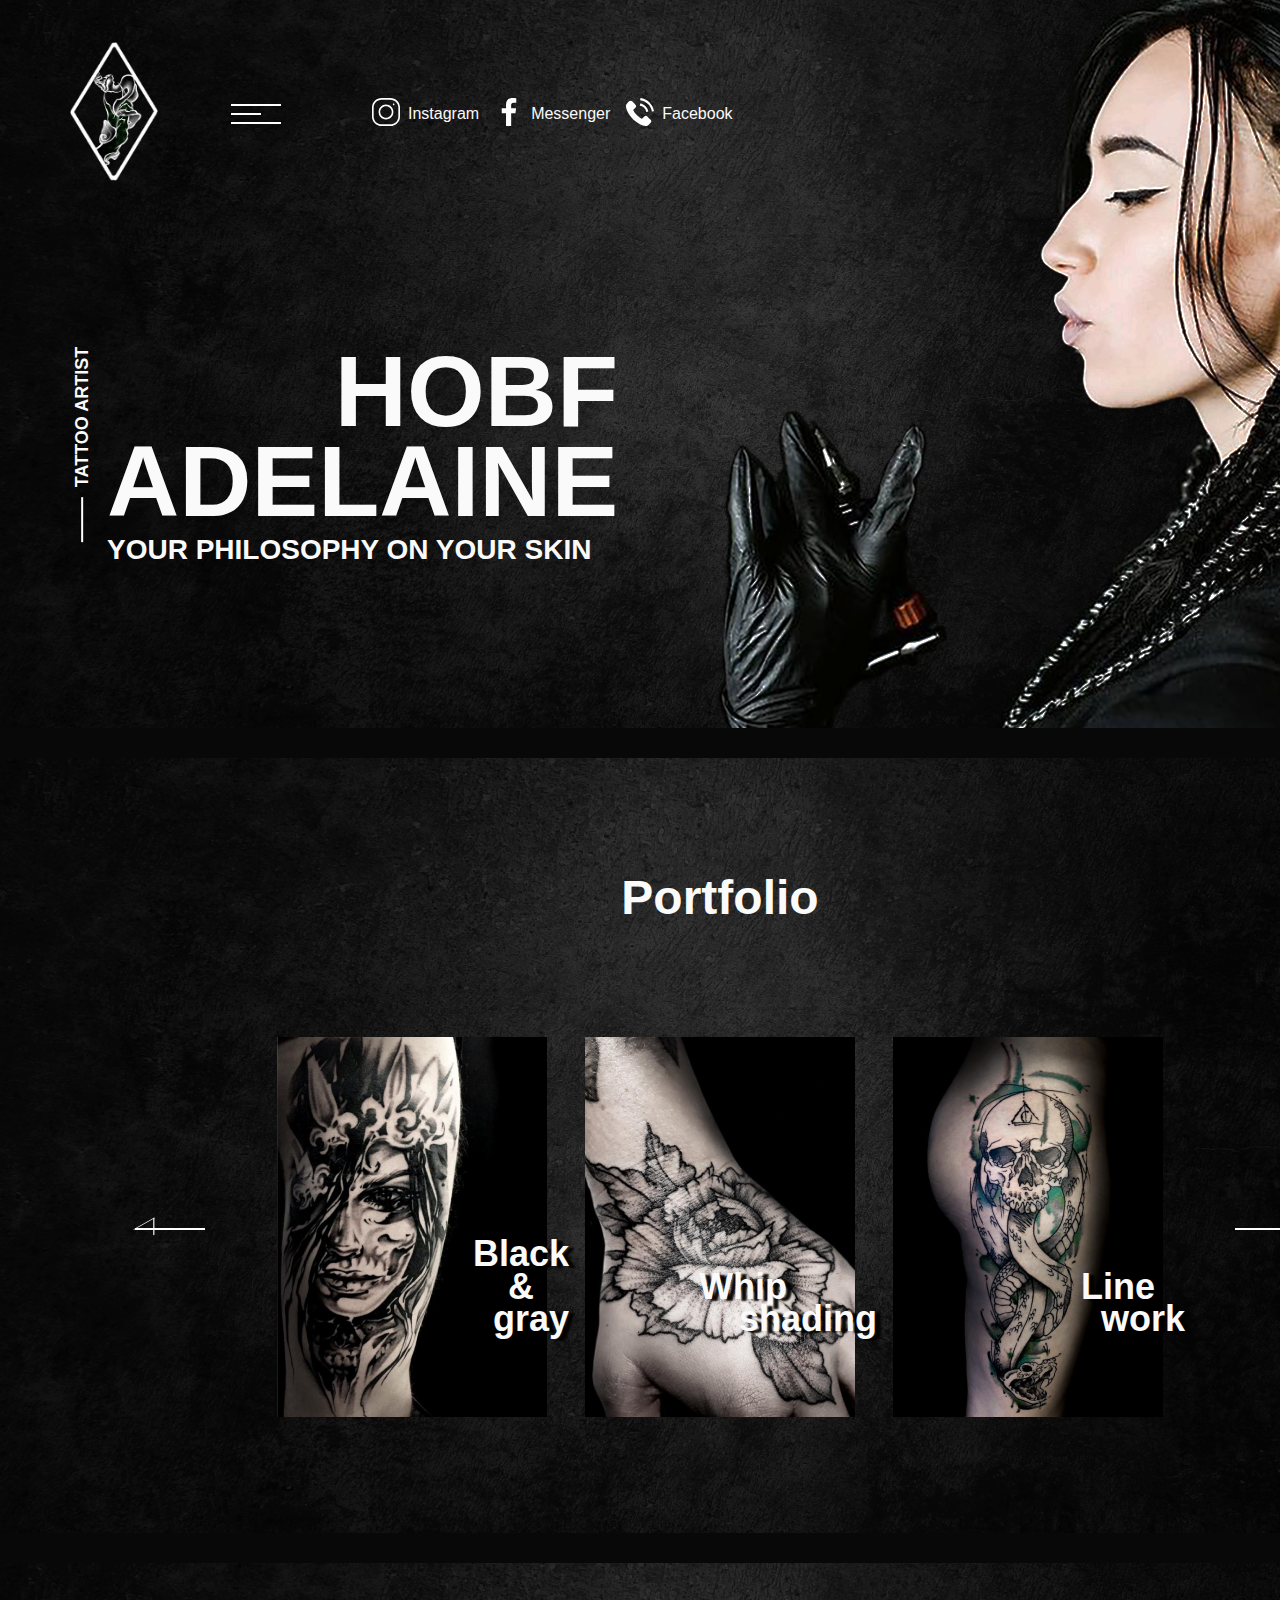
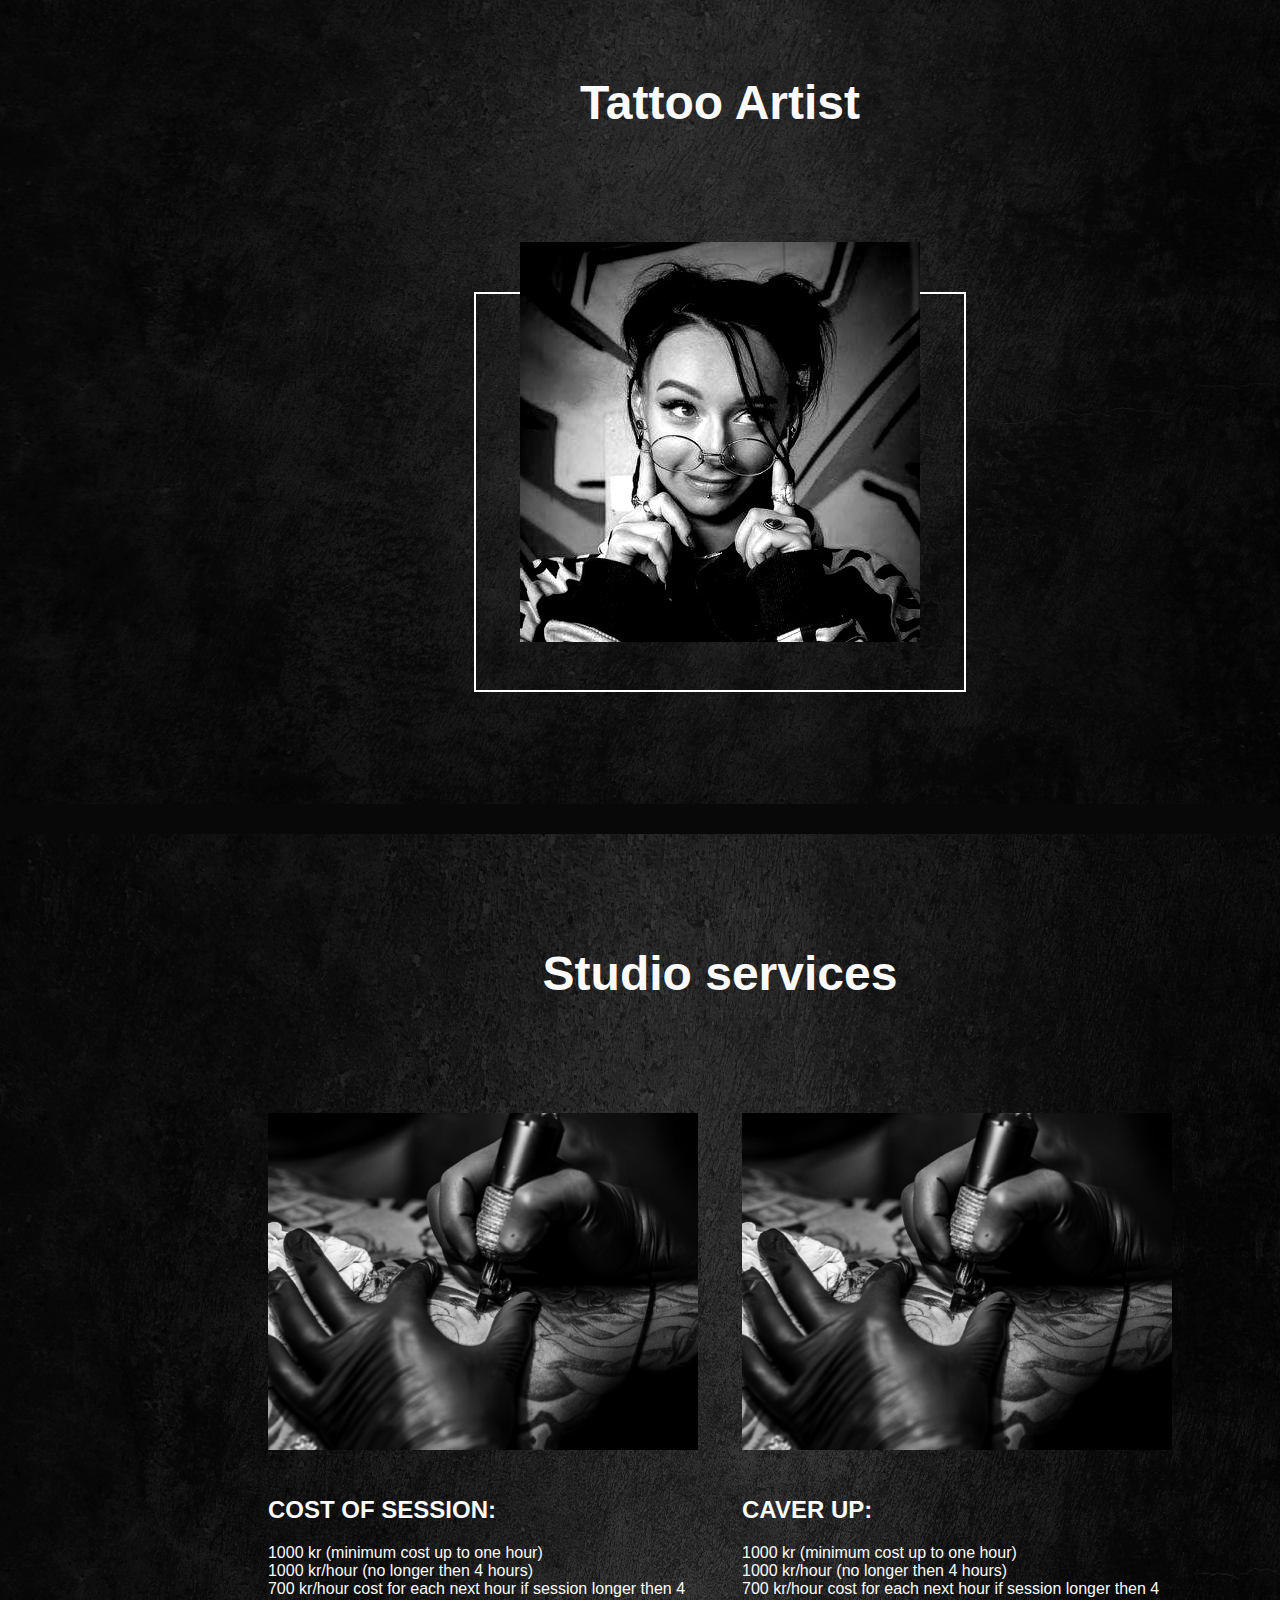
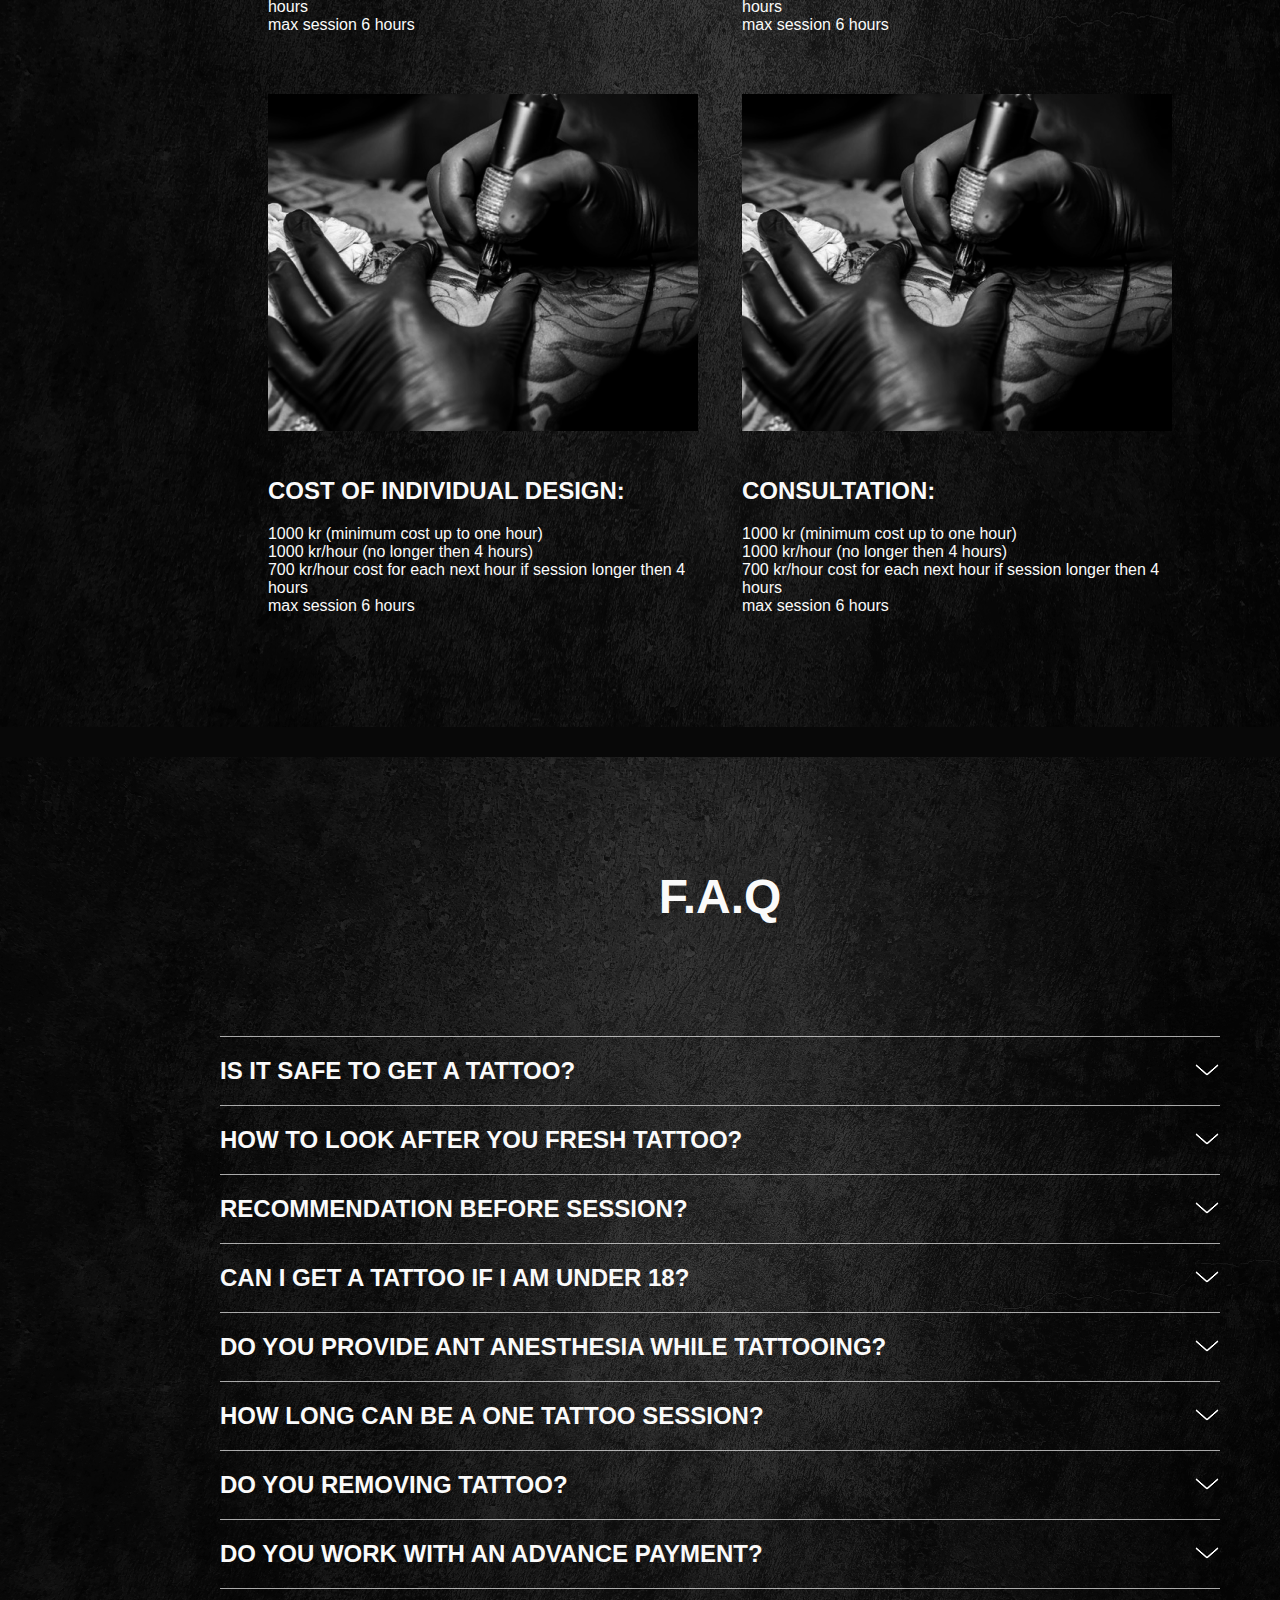
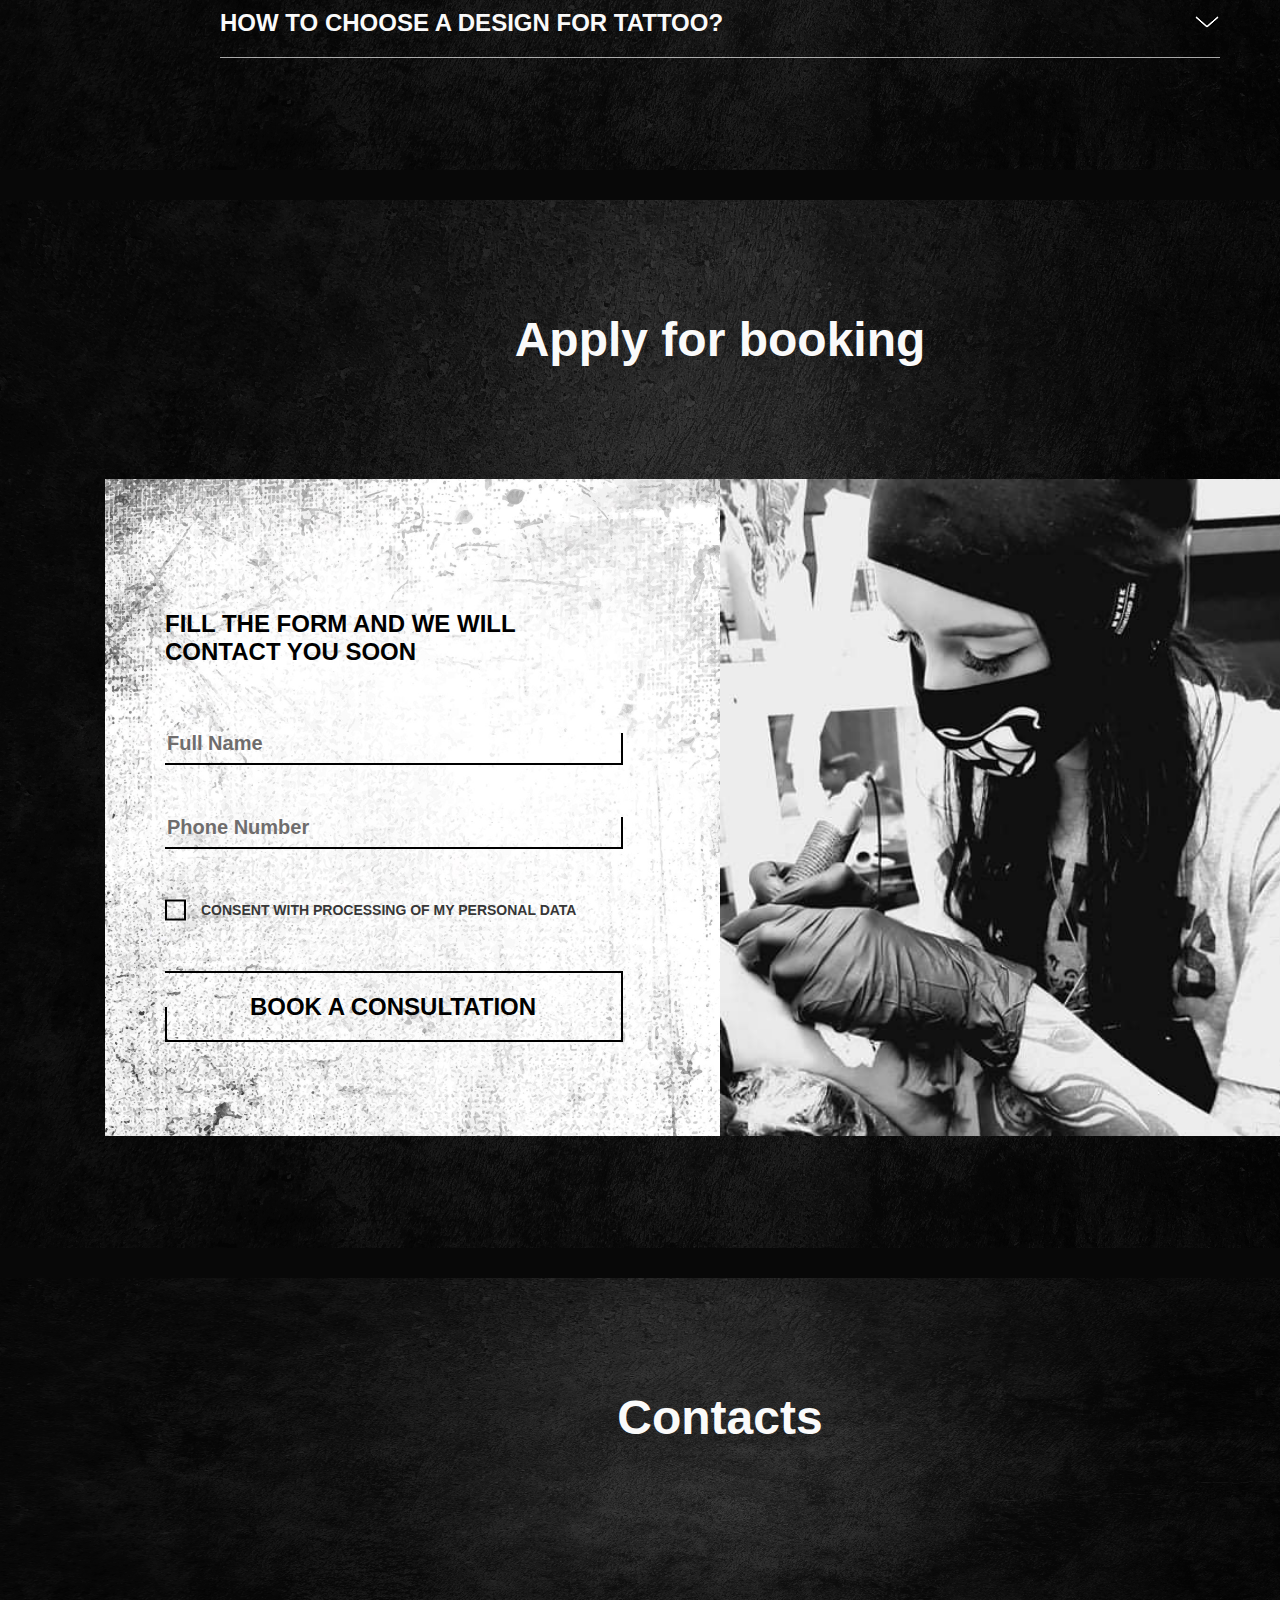
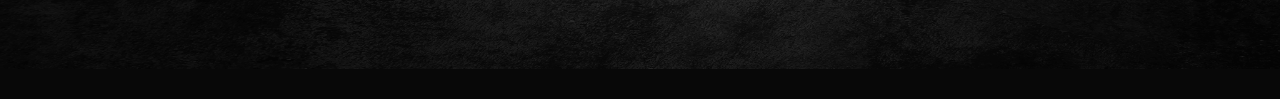
==== commit 0895dffc: "svg path fix" ====
--- a/index.html
+++ b/index.html
@@ -48,19 +48,19 @@
                 <ul class="social-nav__list">
                   <li class="social-nav__item">
                     <a class="social-nav__link" href="">
-                      <span><svg><use href="../assets/svg/sprite.svg#instagram"></use></svg></span>
+                      <span><svg><use href="assets/svg/sprite.svg#instagram"></use></svg></span>
                       Instagram
                     </a>
                   </li>
                   <li class="social-nav__item">
                     <a class="social-nav__link">
-                      <span><svg><use href="../assets/svg/sprite.svg#facebook"></use></svg></span>
+                      <span><svg><use href="assets/svg/sprite.svg#facebook"></use></svg></span>
                       Messenger
                     </a>
                   </li>
                   <li class="social-nav__item">
                     <a class="social-nav__link">
-                      <span><svg><use href="../assets/svg/sprite.svg#phone"></use></svg></span>
+                      <span><svg><use href="assets/svg/sprite.svg#phone"></use></svg></span>
                       Facebook
                     </a>
                   </li>
--- a/assets/css/style.css
+++ b/assets/css/style.css
@@ -19,7 +19,7 @@
   margin: 0 auto;
   padding: 0 70px;
   width: 1440px;
-  background-image: url("/assets/img/body-bg.jpg");
+  background-image: url("../img/body-bg.jpg");
   background-repeat: no-repeat;
   -webkit-background-size: 100% 100%;
           background-size: 100% 100%;
@@ -31,7 +31,7 @@
   margin: 0 auto;
   padding: 0 70px;
   width: 1440px;
-  background-image: url("/assets/img/body-bg.jpg");
+  background-image: url("../img/body-bg.jpg");
   background-repeat: no-repeat;
   -webkit-background-size: 100% 100%;
           background-size: 100% 100%;
@@ -82,7 +82,7 @@
 
 .main-header.container {
   position: relative;
-  background-image: url("../../img/main-screen.png"), url("/assets/img/body-bg.jpg");
+  background-image: url("../img/main-screen.png"), url("../img/body-bg.jpg");
   background-repeat: no-repeat,  no-repeat;
   -webkit-background-size: 880px 880px,@@ -491,7 +491,7 @@
 .booking__img-wrap {
   width: 615px;
   height: 657px;
-  background-image: url("/assets/img/booking.jpg");
+  background-image: url("../img/booking.jpg");
   background-repeat: no-repeat;
   background-position: top -120px left;
   -webkit-background-size: 615px auto;
@@ -503,7 +503,7 @@
   width: 615px;
   height: 657px;
   color: black;
-  background-image: url("/assets/img/form-background.png");
+  background-image: url("../img/form-background.png");
   background-repeat: no-repeat;
   background-color: #fafafa;
 }
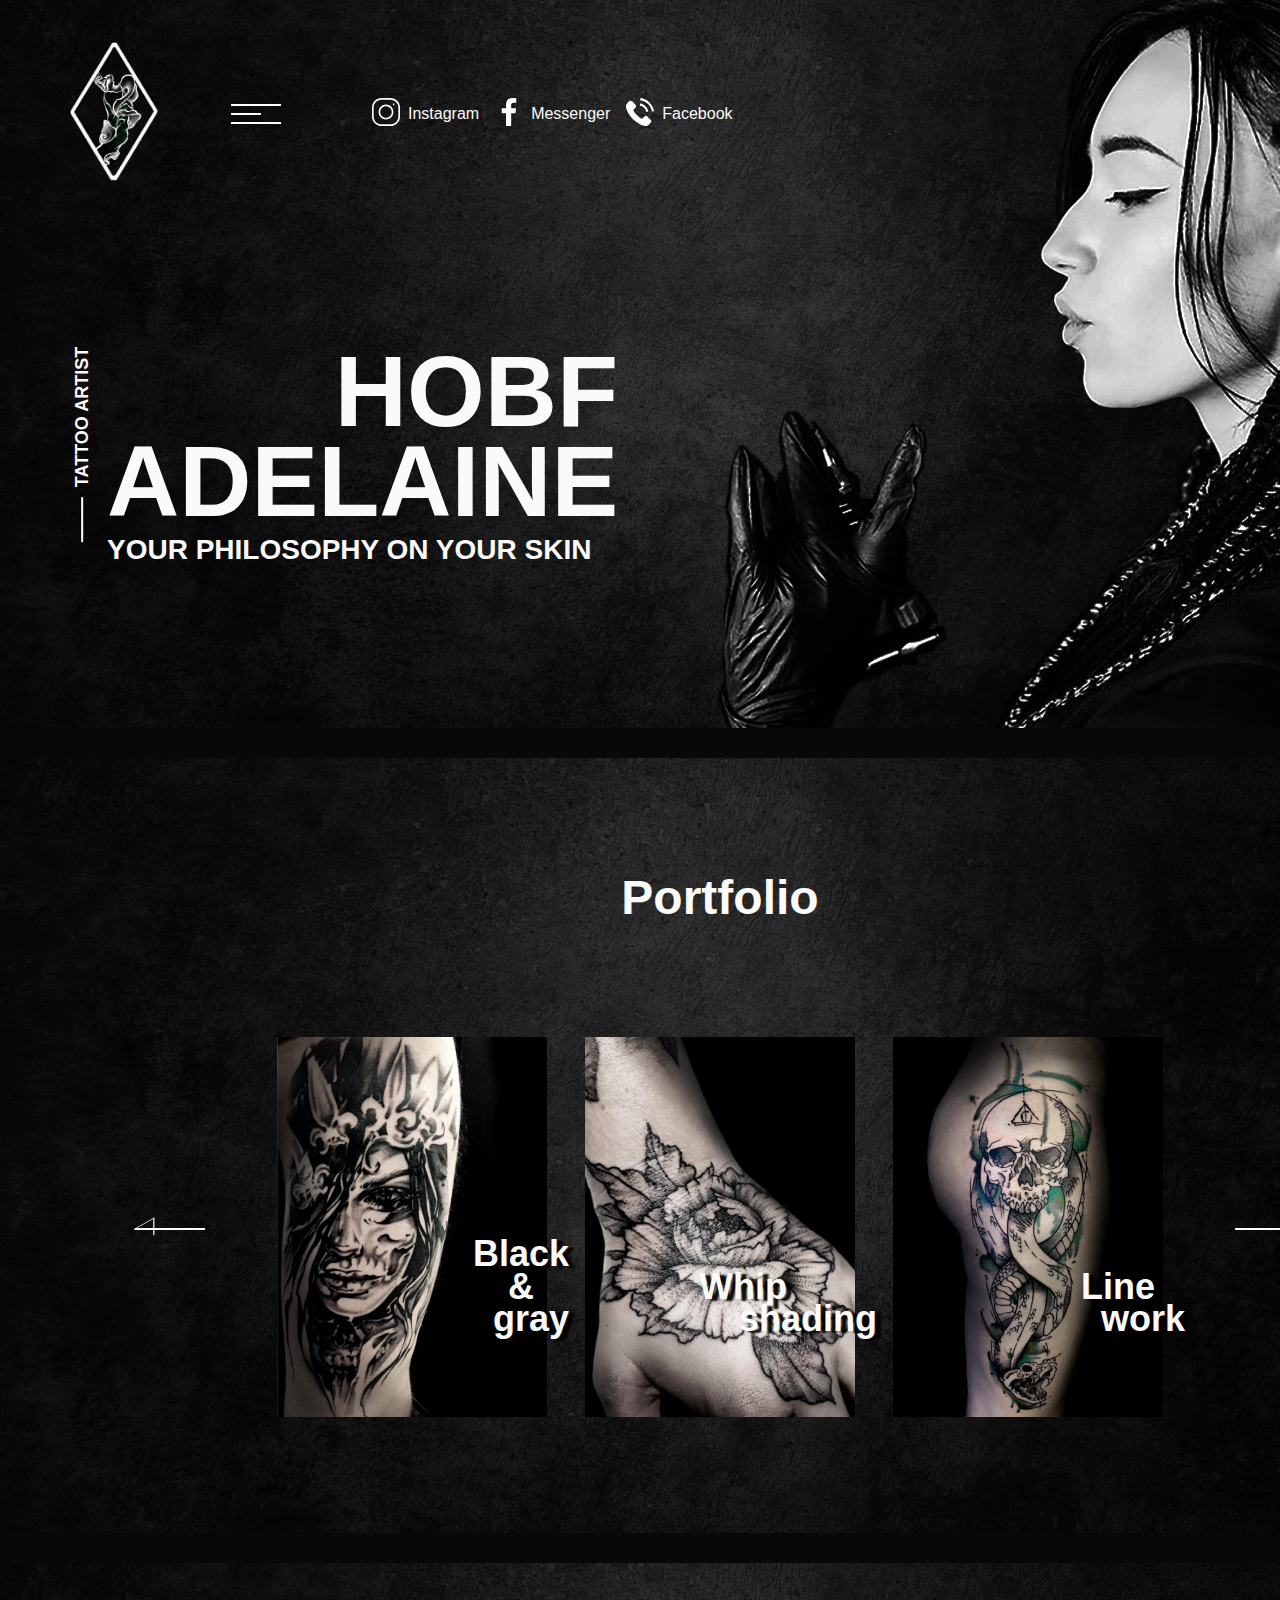
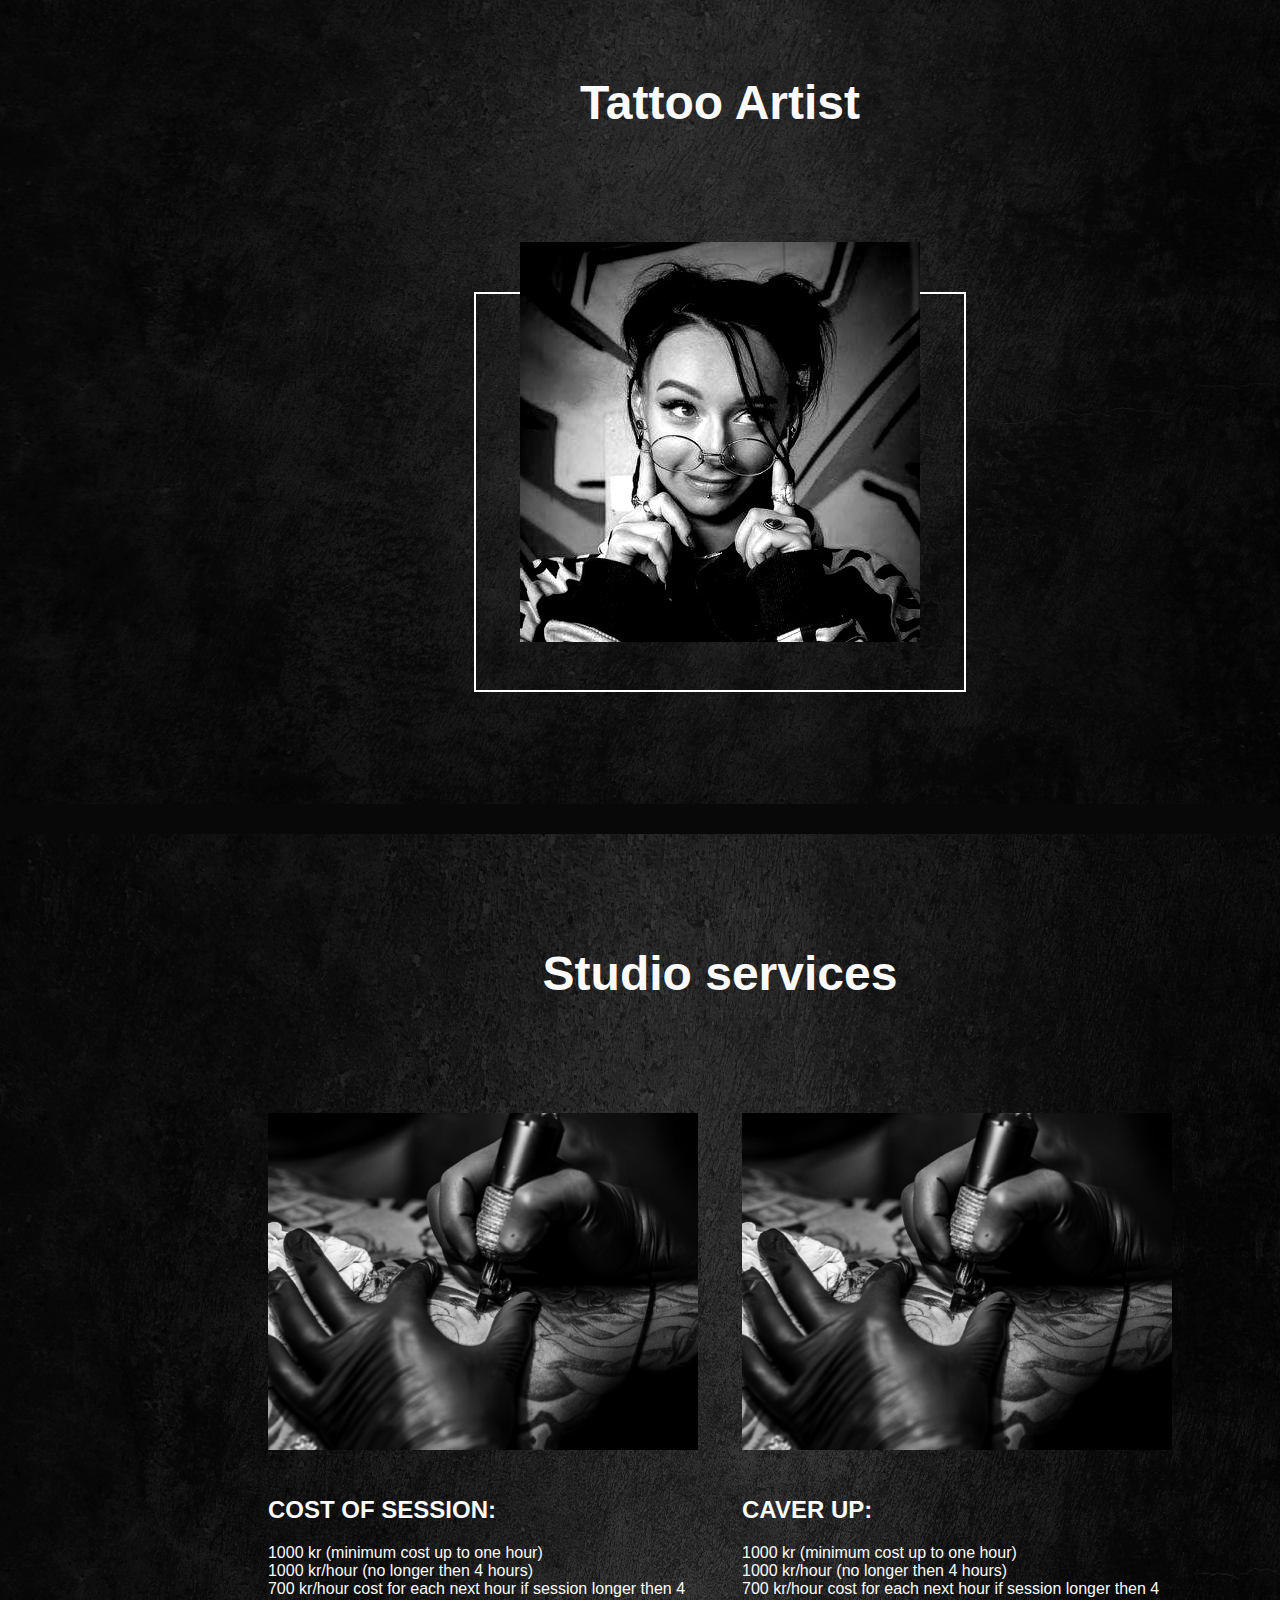
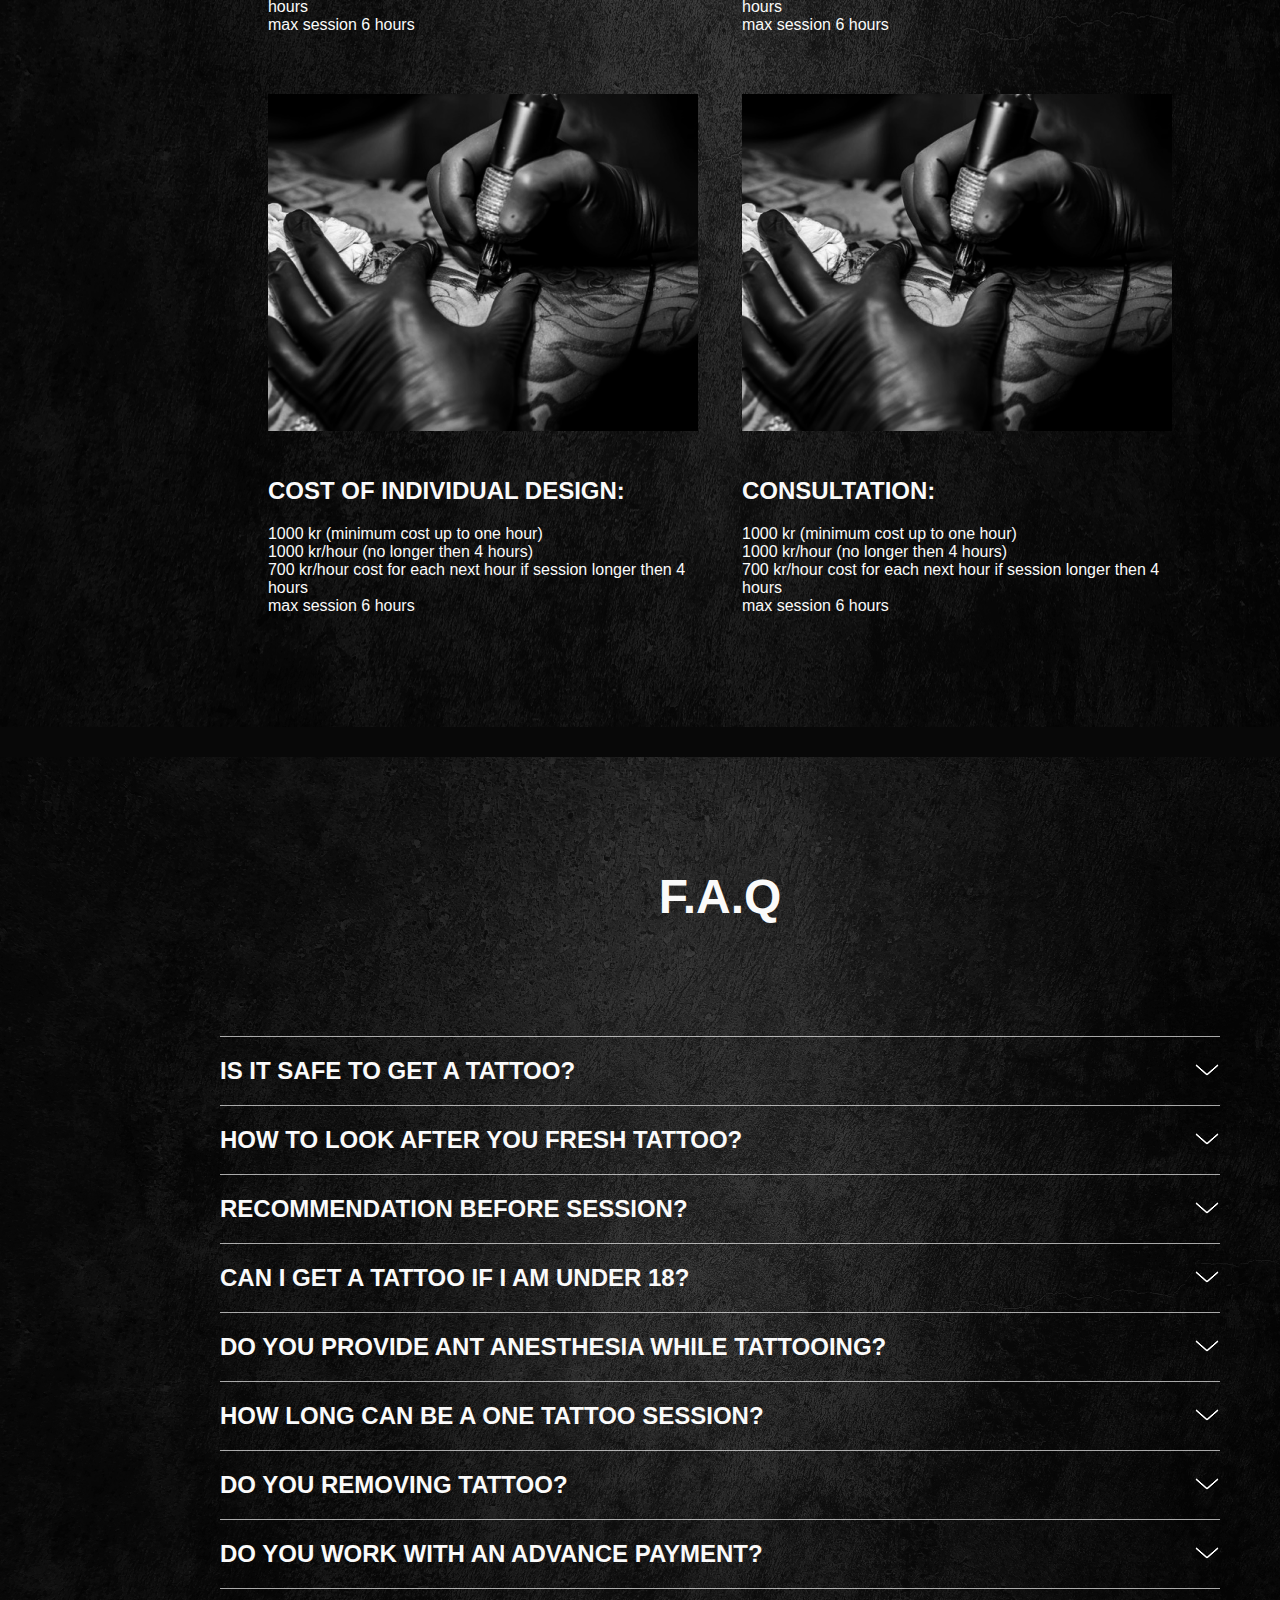
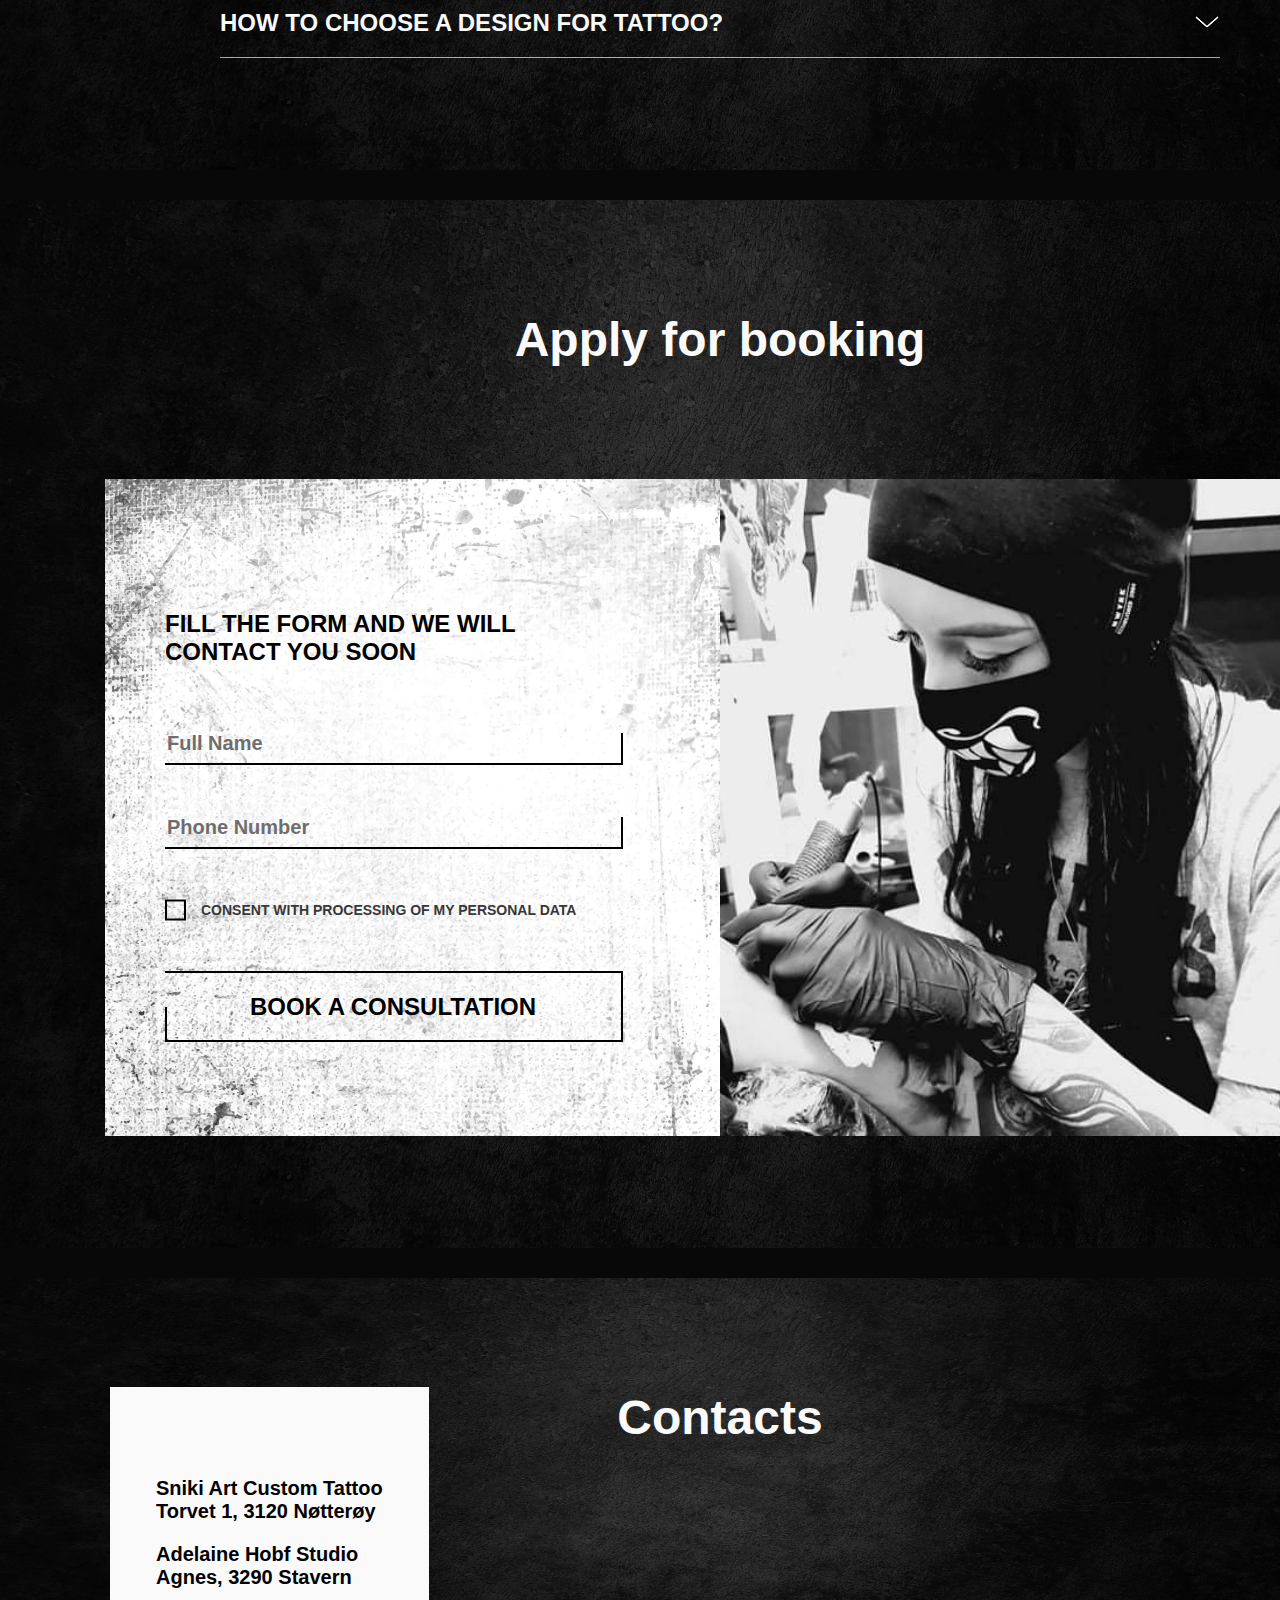
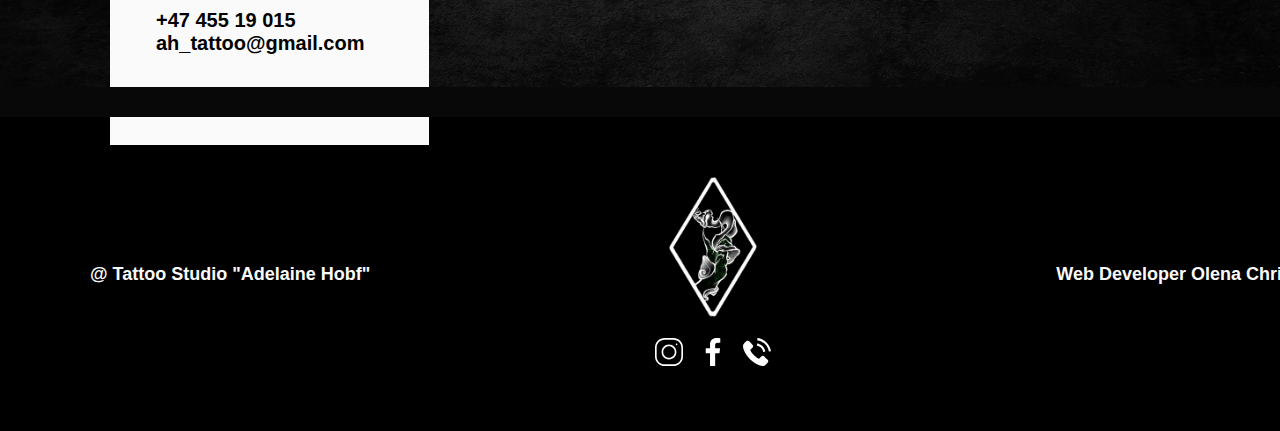
==== commit 10df13ee: "contacts and footer blocks" ====
--- a/index.html
+++ b/index.html
@@ -16,7 +16,7 @@
         <header class="main-header container">
           <div class="main-header__top">
             <div class="logo">
-              <img src="assets/img/logo.png" alt=""/>
+              <img src="assets/img/logo.png" alt="" width="88" height="140"/>
             </div>
             <div class="main-header__menus-wrap">
               <nav class="main-nav">
@@ -307,9 +307,53 @@
           </section>
           <section class="main-page-block contacts container">
             <h2 class="main-page-block__title">Contacts</h2>
+            <div class="contacts__map-wrap">
+              <div class="contacts__content">
+                <p>
+                  Sniki Art Custom Tattoo<br>
+                  Torvet 1, 3120 Nøtterøy
+                </p>
+                <p>
+                  Adelaine Hobf Studio<br>
+                  Agnes, 3290 Stavern
+                </p>
+                <p>
+                  +47 455 19 015<br>
+                  ah_tattoo@gmail.com
+                </p>
+              </div>
+              <img src="assets/img/map.png" alt="" />
+            </div>
           </section>
         </main>
-        <footer class="main-footer container"></footer>
+        <footer class="main-footer container">
+          <div class="main-footer__copyrights">@ Tattoo Studio "Adelaine Hobf"</div>
+          <div class="main-footer__middle-section">
+            <div class="logo">
+              <img src="assets/img/logo.png" alt="" width="88" height="140"/>
+            </div>
+            <nav class="social-nav">
+              <ul class="social-nav__list">
+                <li class="social-nav__item">
+                  <a class="social-nav__link" href="">
+                    <span><svg><use href="assets/svg/sprite.svg#instagram"></use></svg></span>
+                  </a>
+                </li>
+                <li class="social-nav__item">
+                  <a class="social-nav__link">
+                    <span><svg><use href="assets/svg/sprite.svg#facebook"></use></svg></span>
+                  </a>
+                </li>
+                <li class="social-nav__item">
+                  <a class="social-nav__link">
+                    <span><svg><use href="assets/svg/sprite.svg#phone"></use></svg></span>
+                  </a>
+                </li>
+              </ul>
+            </nav>
+          </div>
+          <div>Web Developer Olena Christensen</div>
+        </footer>
       </div>
   </body>
 </html>
--- a/assets/css/style.css
+++ b/assets/css/style.css
@@ -82,7 +82,7 @@
 
 .main-header.container {
   position: relative;
-  background-image: url("../img/main-screen.png"), url("../img/body-bg.jpg");
+  background-image: url("../img/main-screen-bw.png"), url("../img/body-bg.jpg");
   background-repeat: no-repeat,  no-repeat;
   -webkit-background-size: 880px 880px,@@ -650,6 +650,71 @@
   font-size: 20px;
 }
 
+.contacts.container {
+  padding-left: 0;
+  padding-right: 0;
+}
+
+.contacts__map-wrap {
+  position: relative;
+  width: 100%;
+}
+
+.contacts__map-wrap img {
+  width: 100%;
+  height: auto;
+}
+
+.contacts__content {
+  position: absolute;
+  top: 50%;
+  left: 110px;
+  padding: 70px 46px;
+  color: black;
+  font-weight: 700;
+  font-size: 20px;
+  background-color: #fafafa;
+  -webkit-transform: translate(0, -50%);
+      -ms-transform: translate(0, -50%);
+          transform: translate(0, -50%);
+}
+
+.main-footer {
+  padding: 60px 90px;
+  display: -webkit-box;
+  display: -webkit-flex;
+  display: -ms-flexbox;
+  display: flex;
+  -webkit-box-pack: justify;
+  -webkit-justify-content: space-between;
+      -ms-flex-pack: justify;
+          justify-content: space-between;
+  -webkit-box-align: center;
+  -webkit-align-items: center;
+      -ms-flex-align: center;
+          align-items: center;
+  font-weight: 600;
+  font-size: 18px;
+  background-image: none;
+}
+
+.main-footer__middle-section {
+  display: -webkit-box;
+  display: -webkit-flex;
+  display: -ms-flexbox;
+  display: flex;
+  -webkit-box-orient: vertical;
+  -webkit-box-direction: normal;
+  -webkit-flex-direction: column;
+      -ms-flex-direction: column;
+          flex-direction: column;
+  -webkit-box-align: center;
+  -webkit-align-items: center;
+      -ms-flex-align: center;
+          align-items: center;
+  row-gap: 16px;
+}
+
 .handlers {
   position: relative;
   margin: 0 auto;
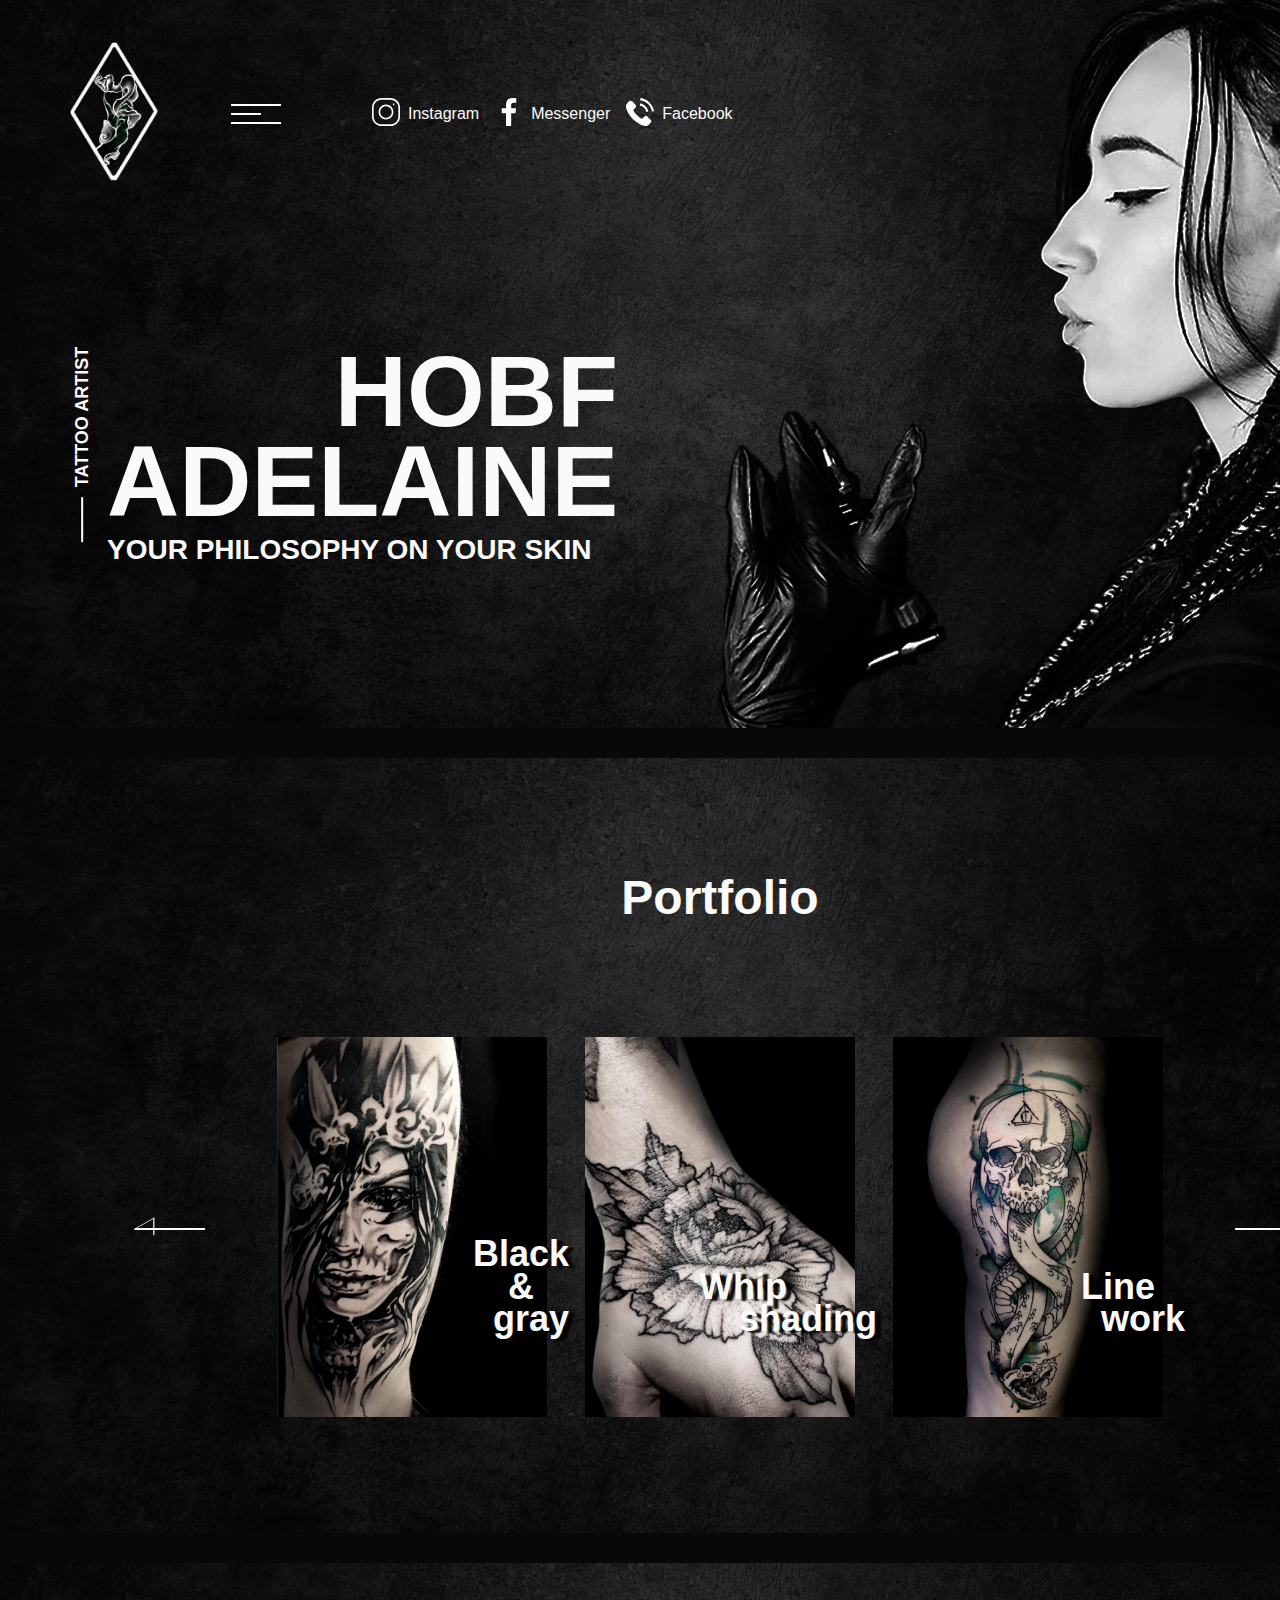
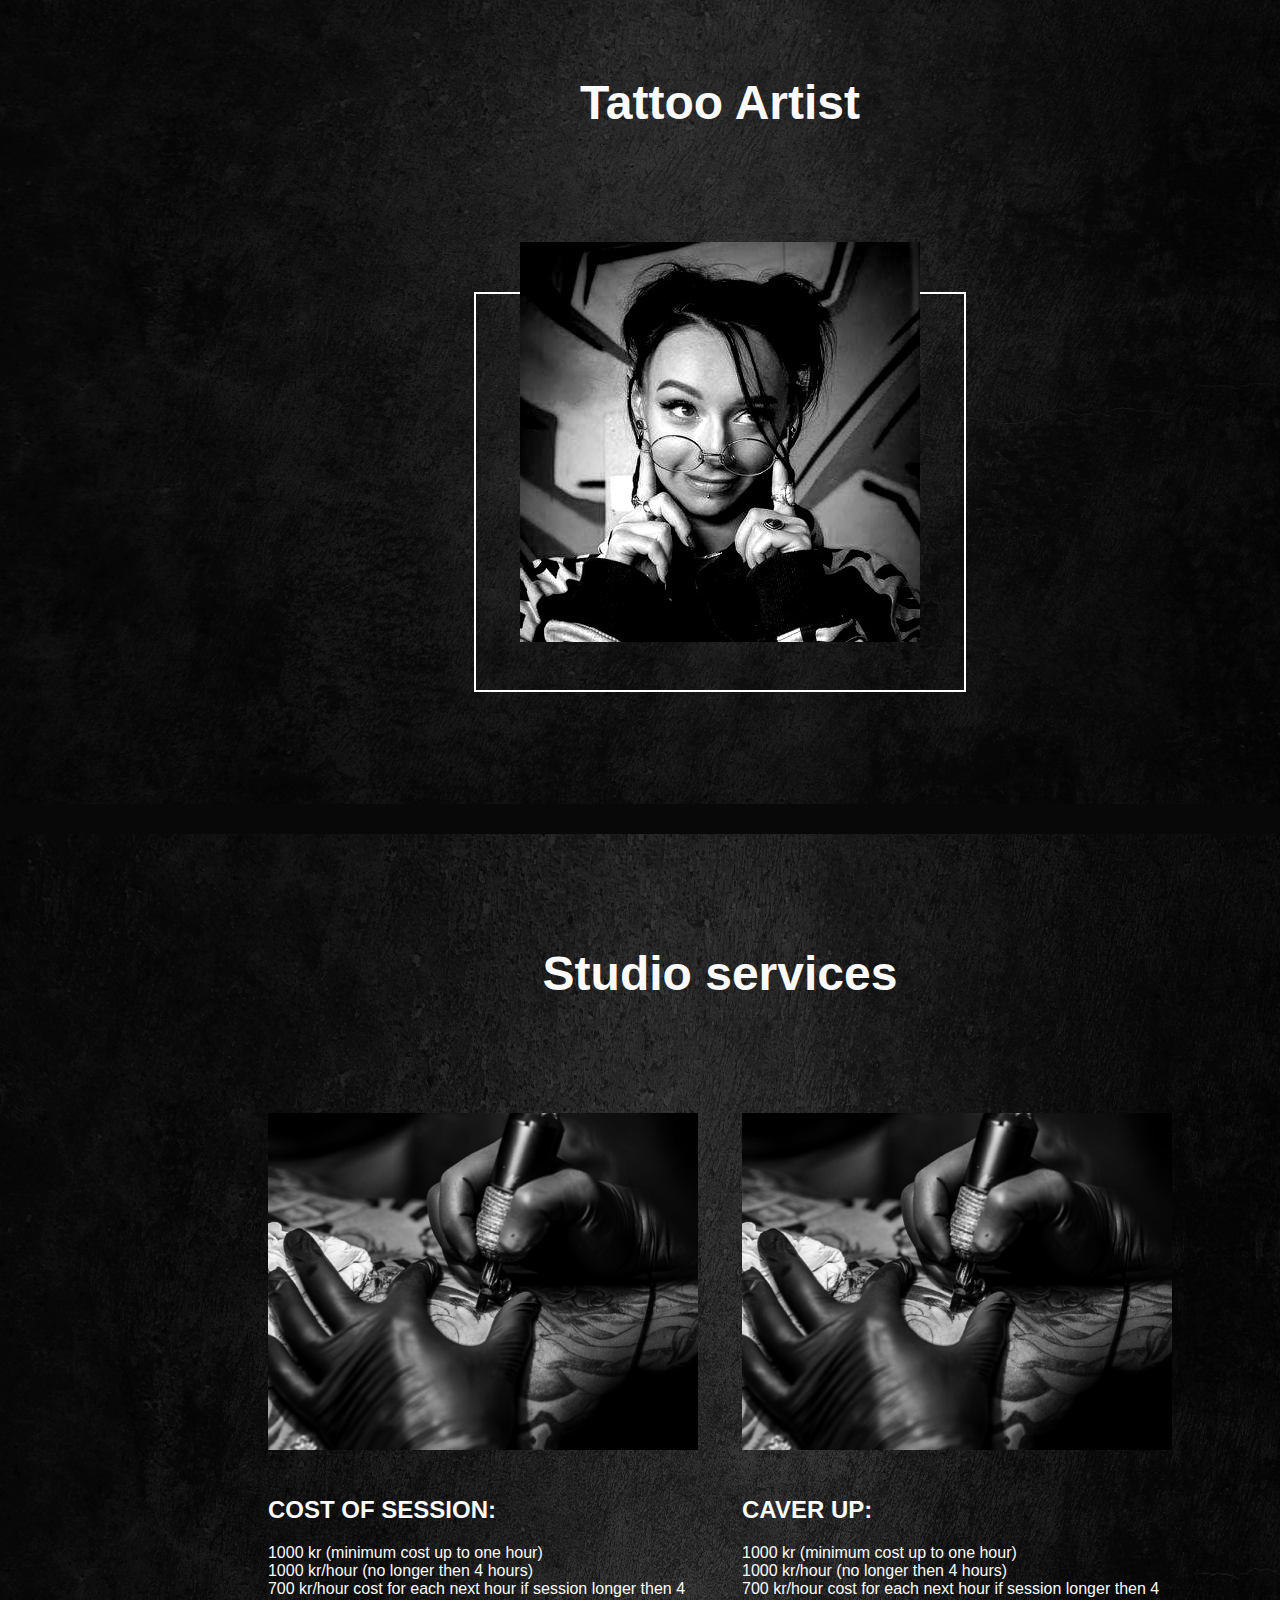
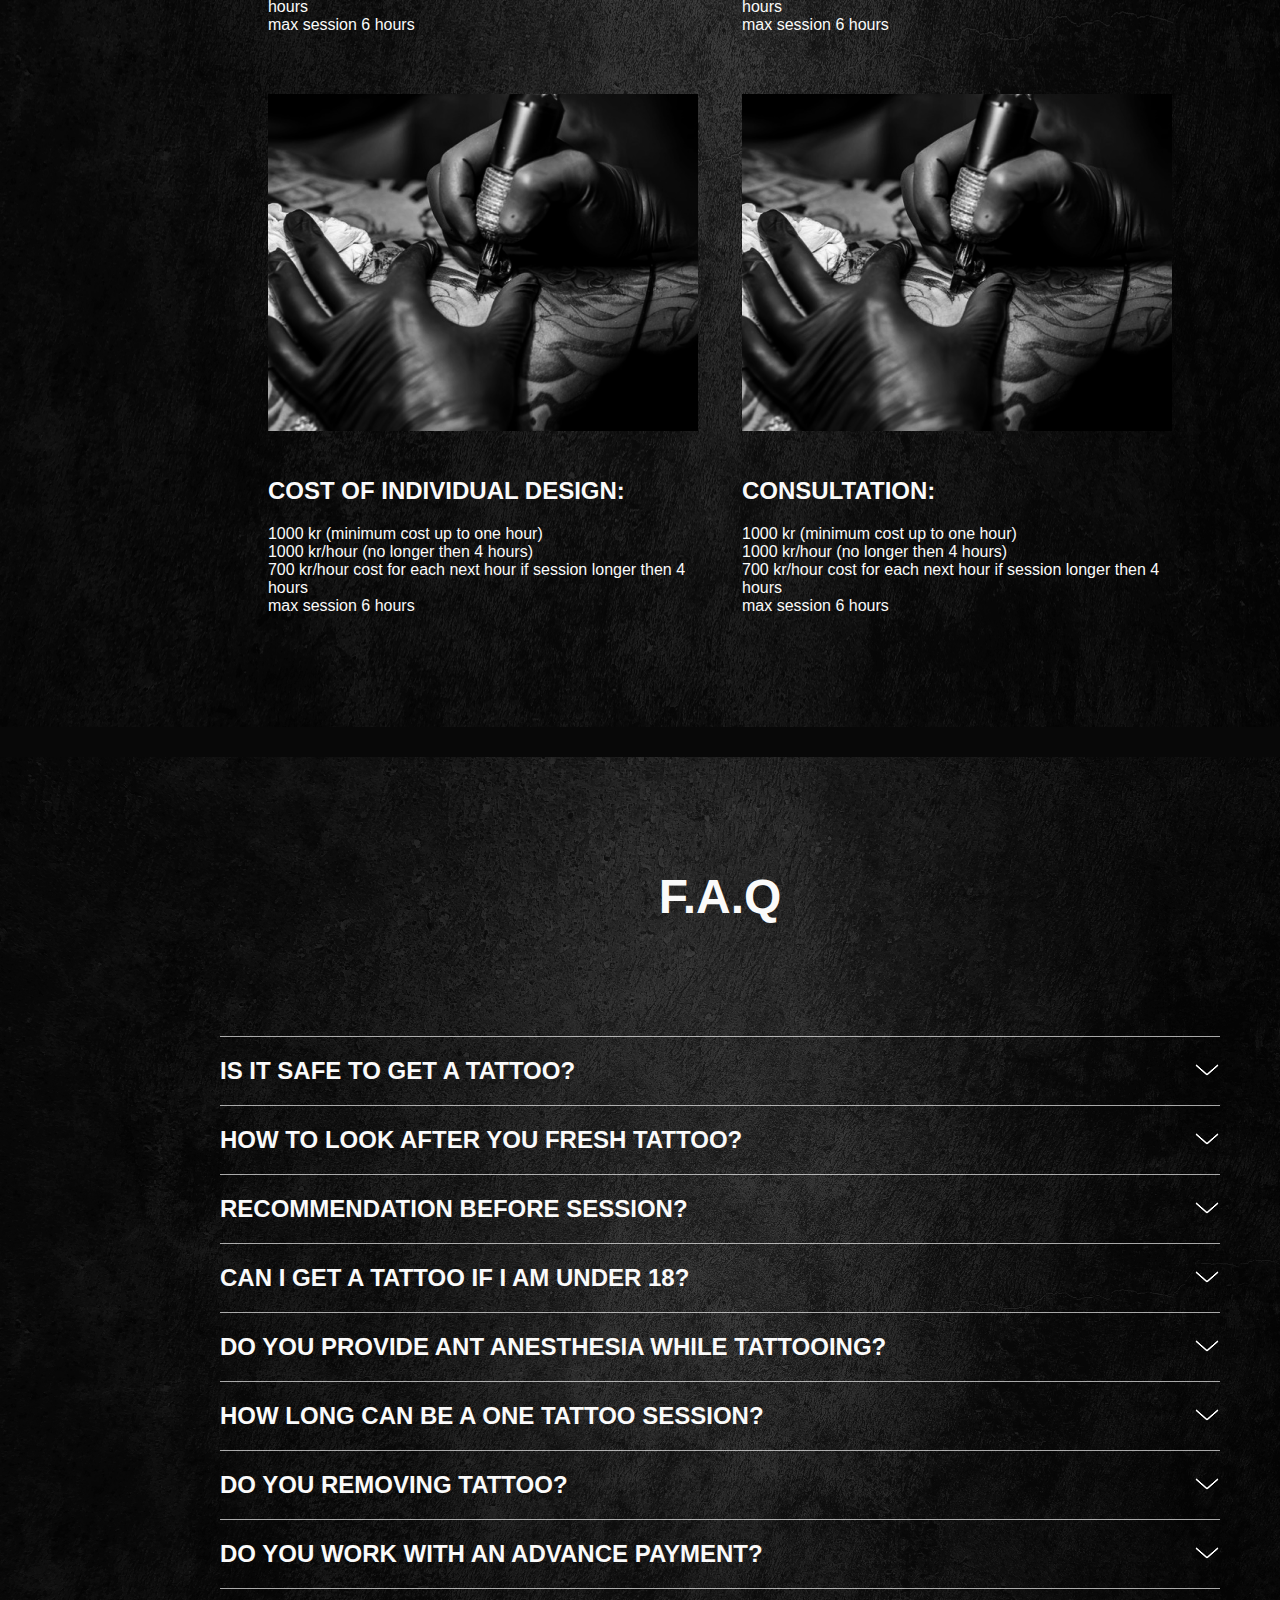
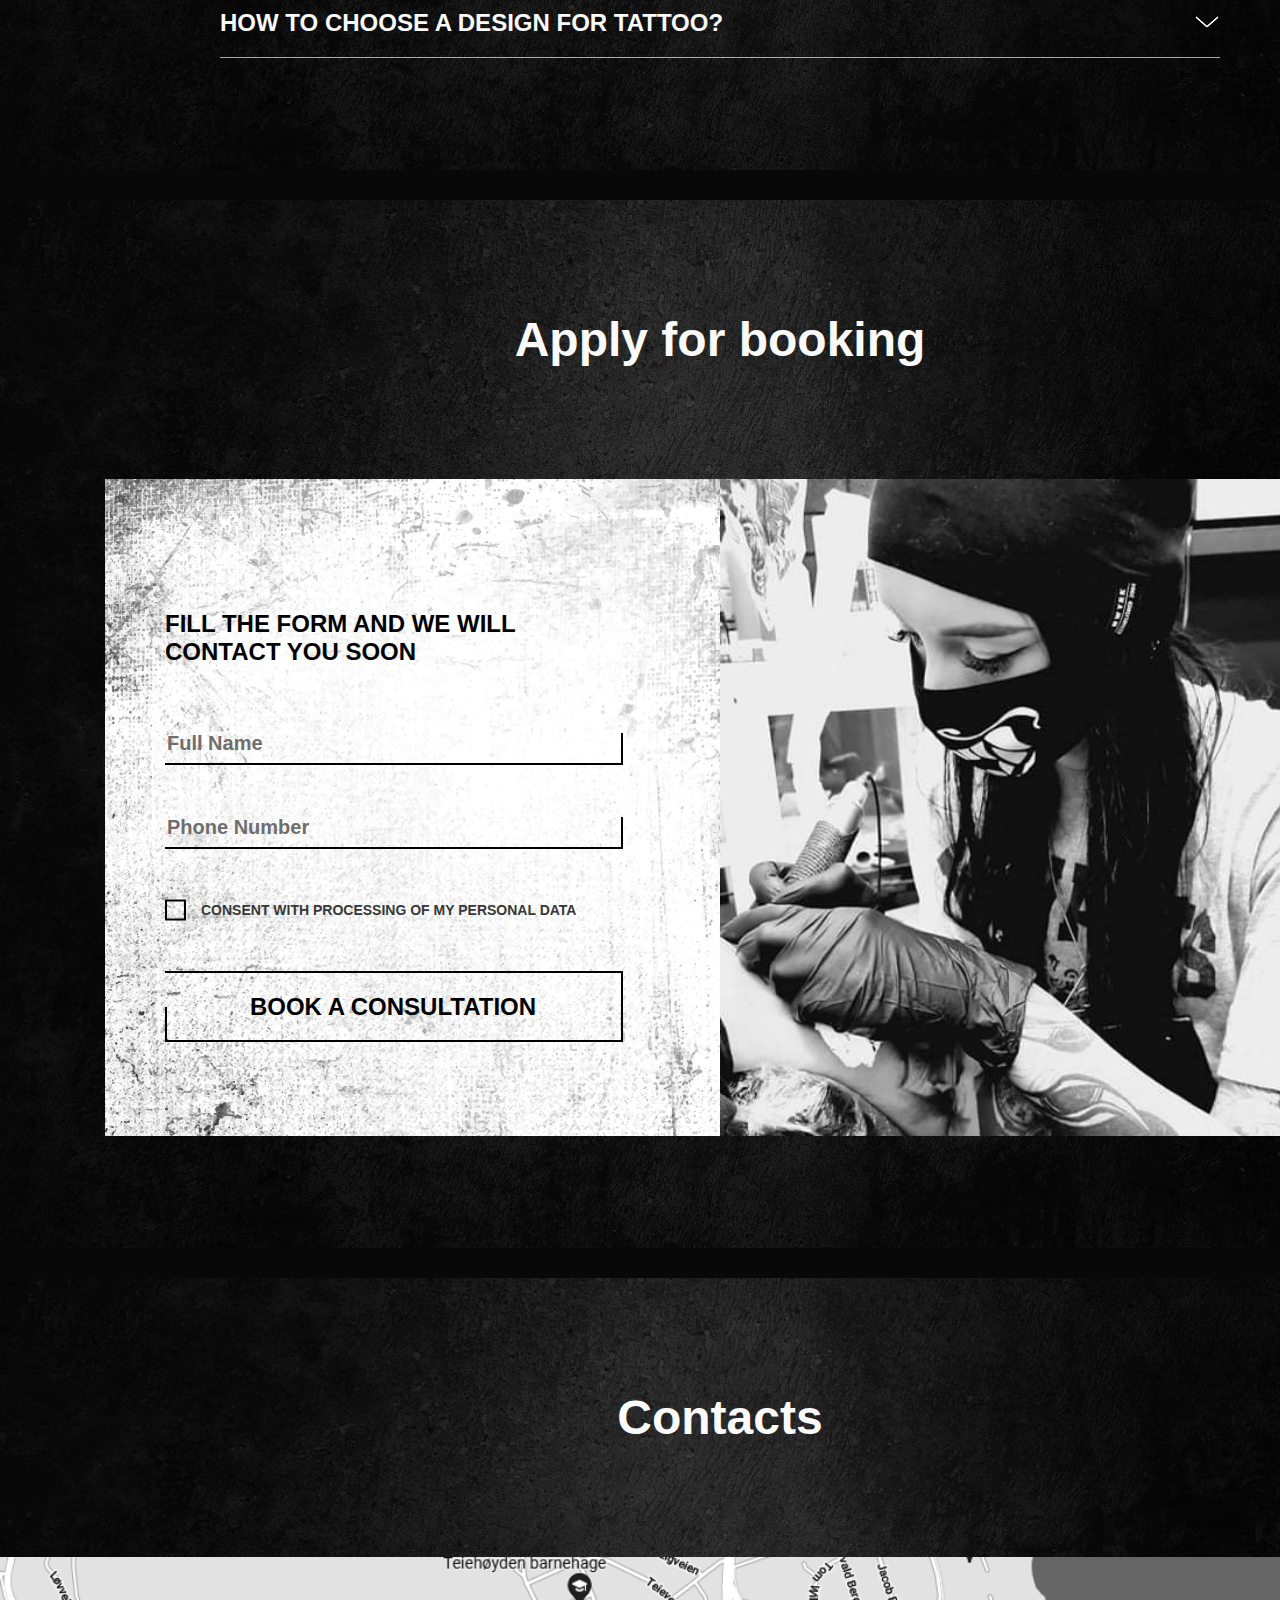
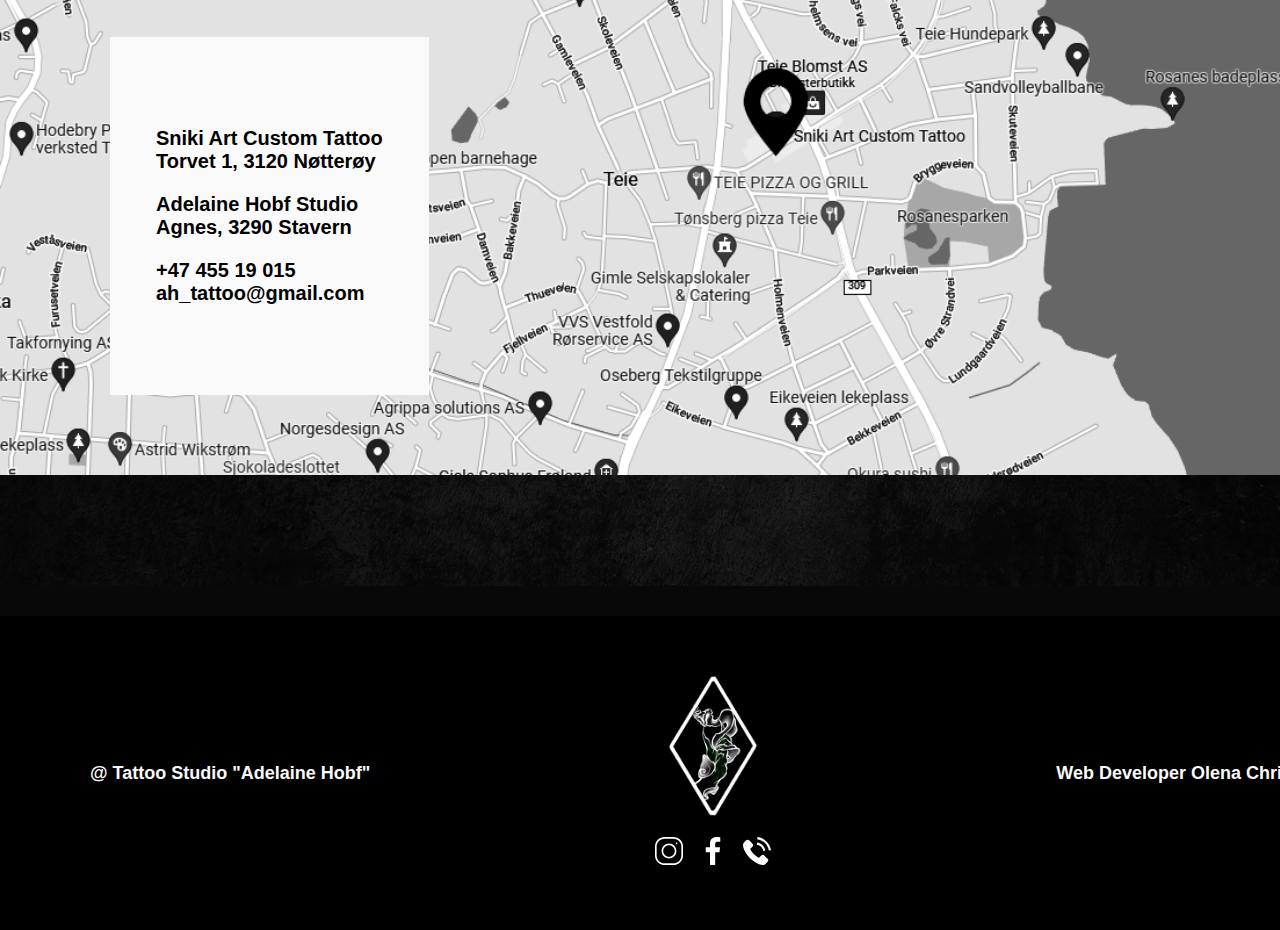
==== commit e14d9eaf: "map fix" ====
--- a/index.html
+++ b/index.html
@@ -322,7 +322,7 @@
                   ah_tattoo@gmail.com
                 </p>
               </div>
-              <img src="assets/img/map.png" alt="" />
+              <img src="assets/img/map.PNG" alt="" />
             </div>
           </section>
         </main>
--- a/assets/css/style.css
+++ b/assets/css/style.css
@@ -658,6 +658,7 @@
 .contacts__map-wrap {
   position: relative;
   width: 100%;
+  height: 517px;
 }
 
 .contacts__map-wrap img {
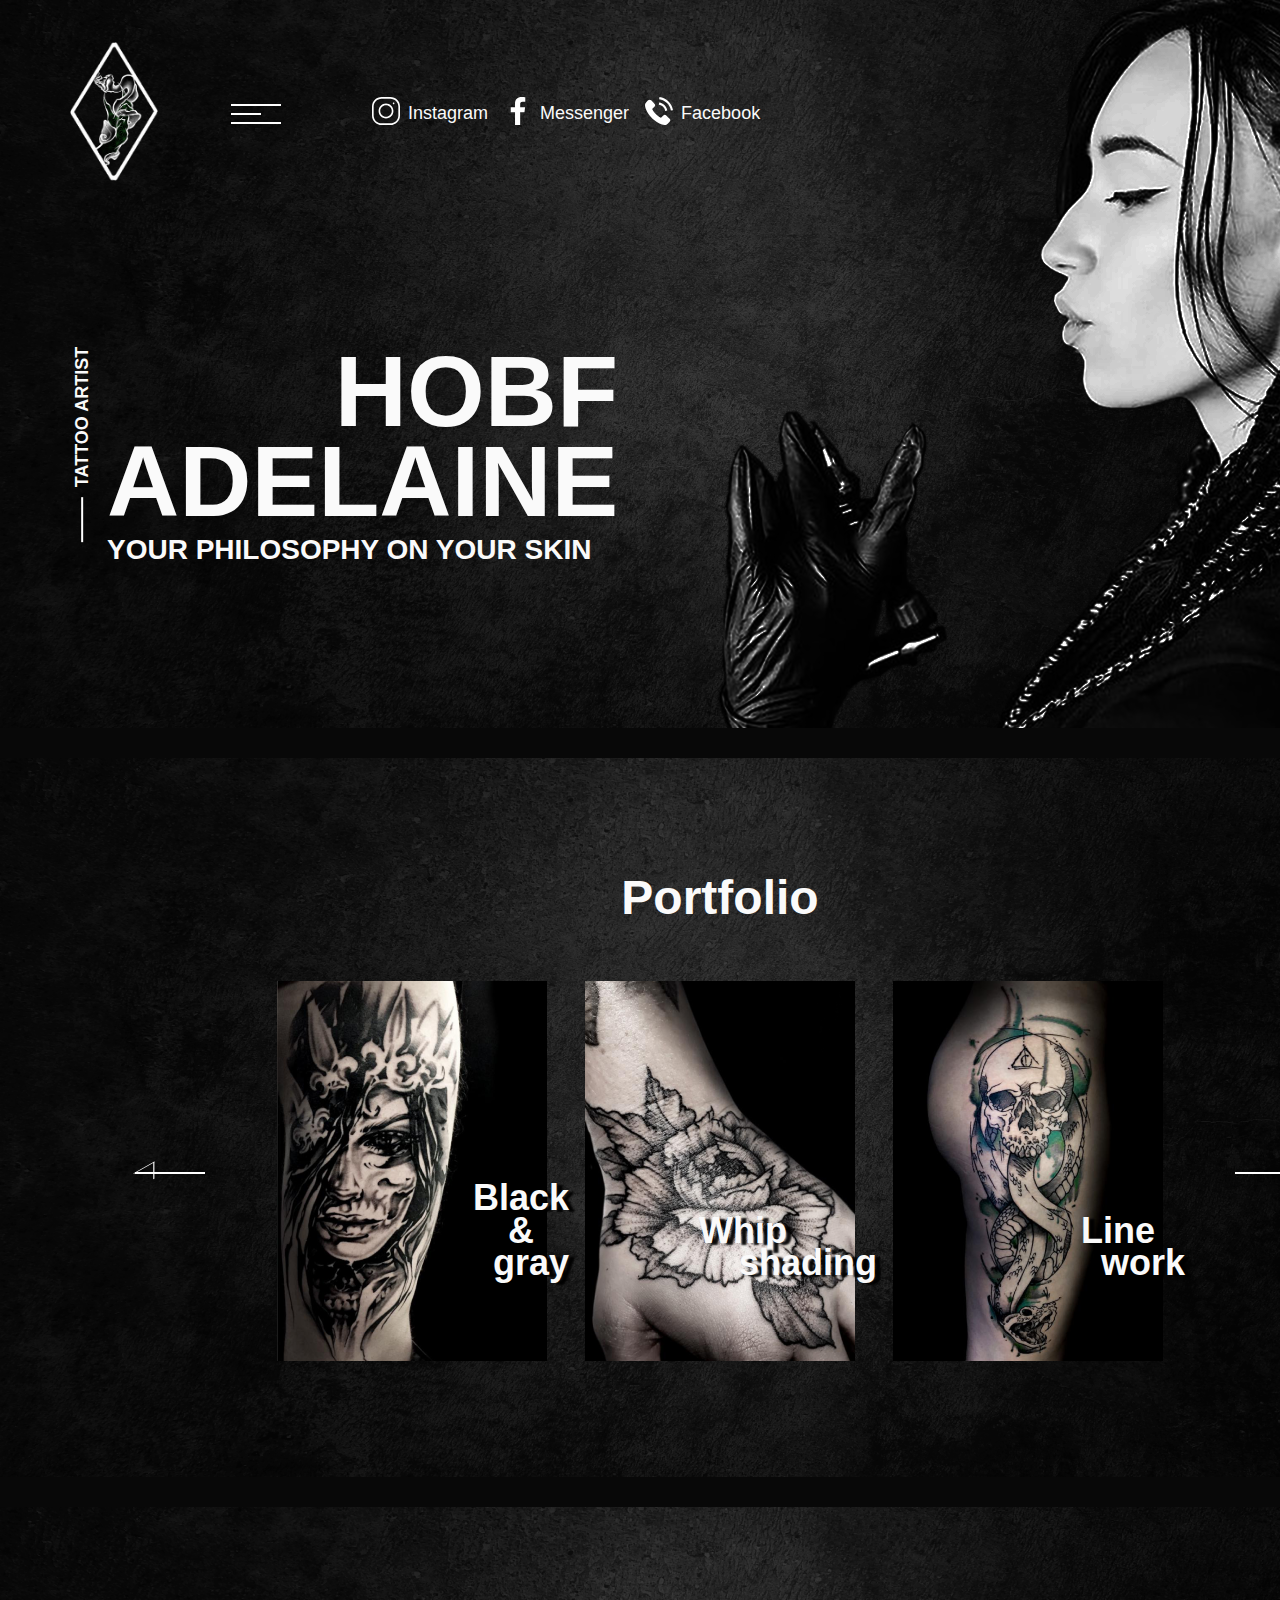
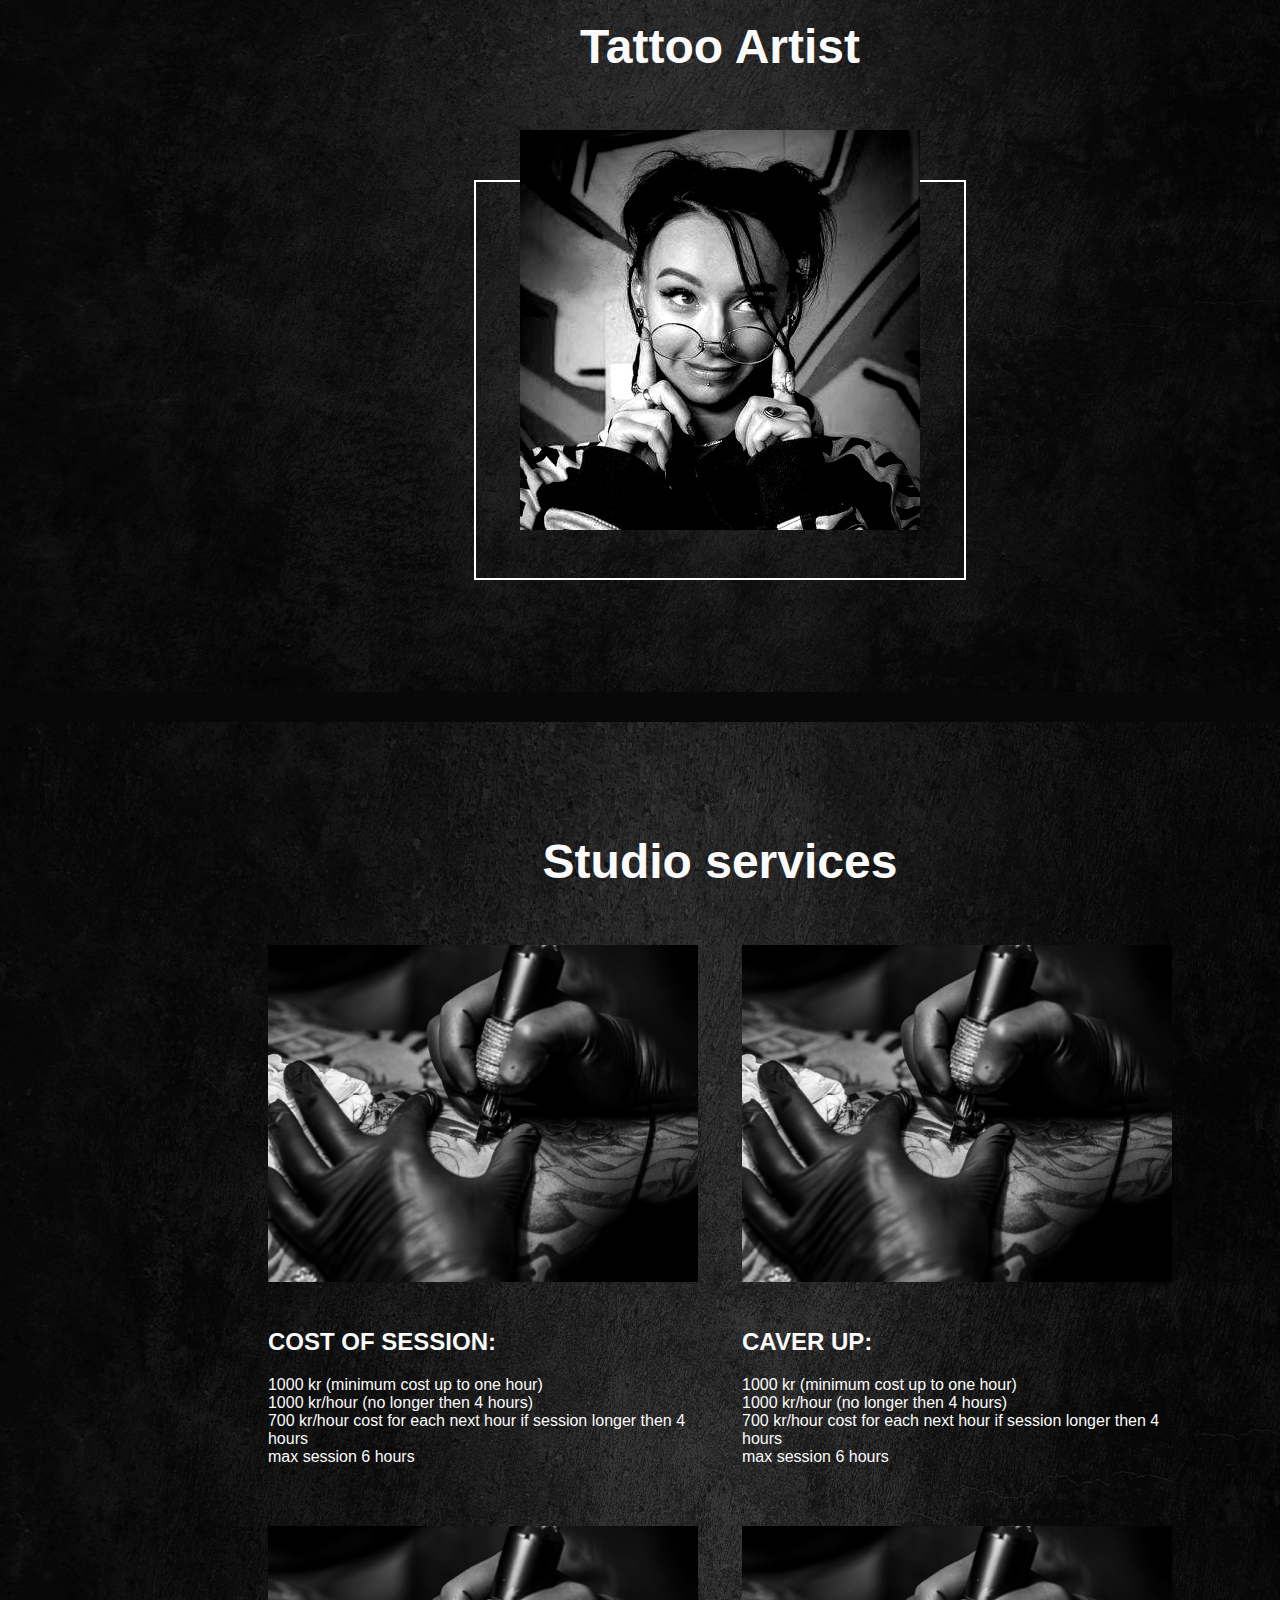
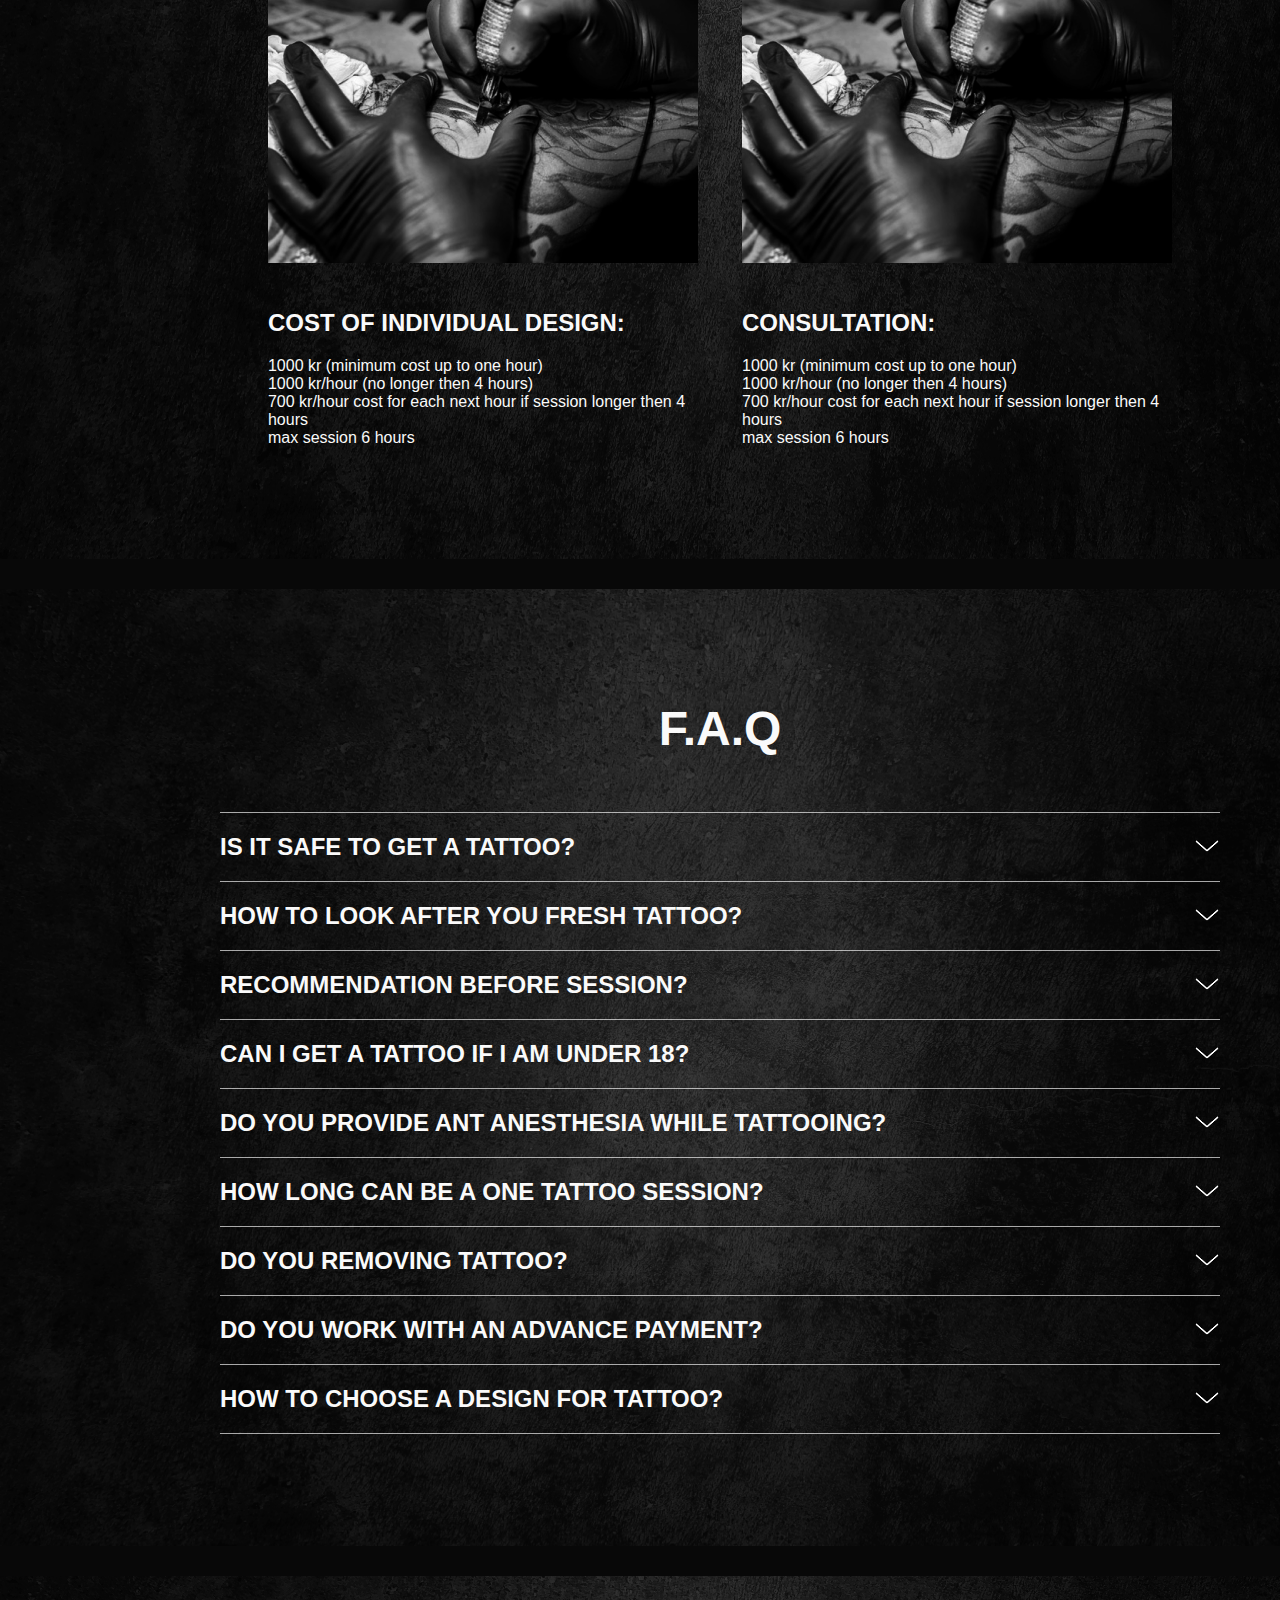
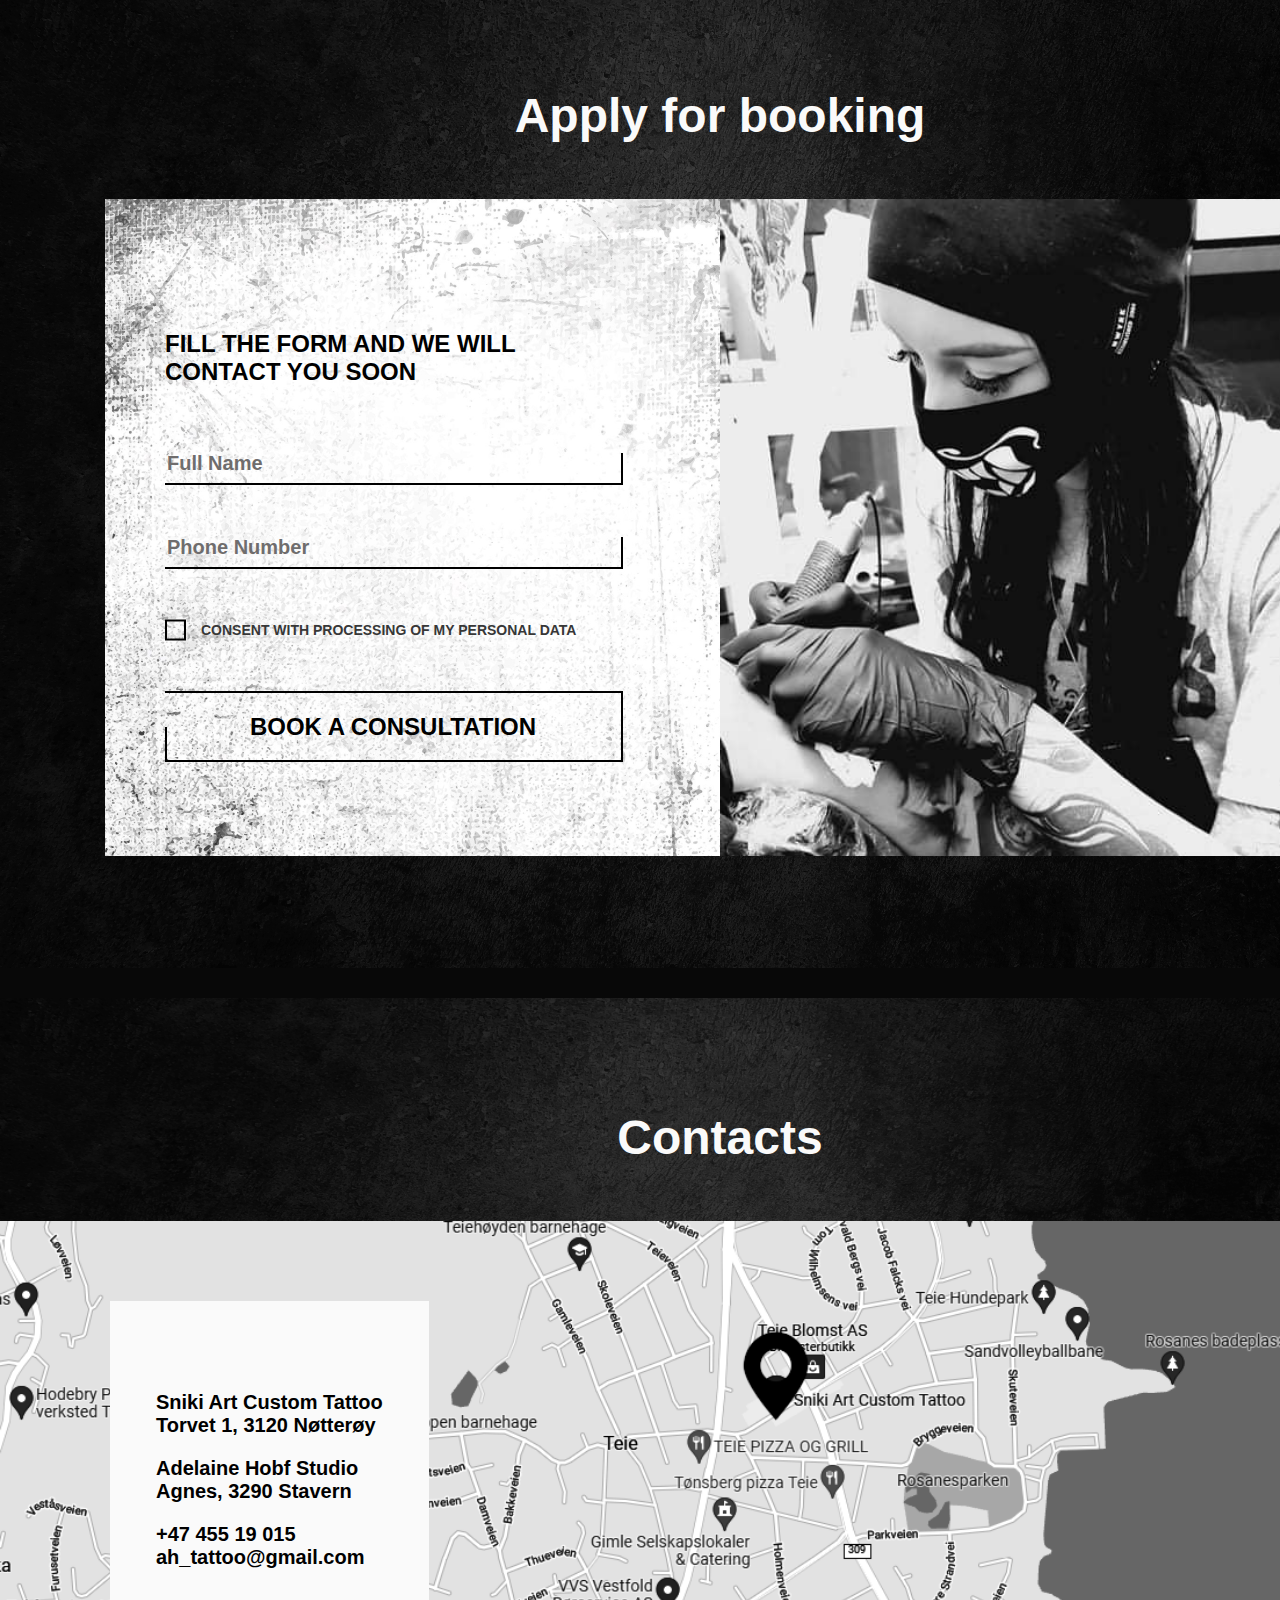
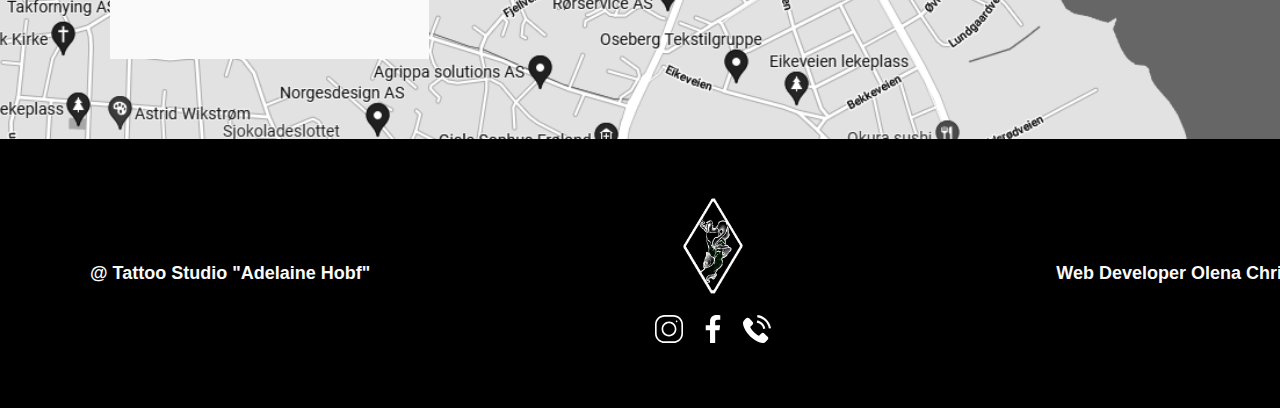
==== commit 4042d8db: "mobile version" ====
--- a/index.html
+++ b/index.html
@@ -85,7 +85,7 @@
                 <span class="handlers__right-arrow"></span>
               </div>
               <ul class="portfolio__list">
-                <li class="portfolio__item">
+                <li class="portfolio__item active">
                   <a class="portfolio__link" href="">
                     <div>
                       <img src="assets/img/black-gray.png" alt="" width="270" height="380">
--- a/assets/css/style.css
+++ b/assets/css/style.css
@@ -17,8 +17,9 @@
 
 .container {
   margin: 0 auto;
-  padding: 0 70px;
-  width: 1440px;
+  padding: 0 16px;
+  min-width: 320px;
+  width: 100vw;
   background-image: url("../img/body-bg.jpg");
   background-repeat: no-repeat;
   -webkit-background-size: 100% 100%;
@@ -27,10 +28,24 @@
   background-color: black;
 }
 
+@media (min-width: 990px) {
+  .container {
+    padding: 0 70px;
+    width: 1440px;
+    background-image: url("../img/body-bg.jpg");
+    background-repeat: no-repeat;
+    -webkit-background-size: 100% 100%;
+            background-size: 100% 100%;
+    background-position: top left;
+    background-color: black;
+  }
+}
+
 .container {
   margin: 0 auto;
-  padding: 0 70px;
-  width: 1440px;
+  padding: 0 16px;
+  min-width: 320px;
+  width: 100vw;
   background-image: url("../img/body-bg.jpg");
   background-repeat: no-repeat;
   -webkit-background-size: 100% 100%;
@@ -39,13 +54,36 @@
   background-color: black;
 }
 
+@media (min-width: 990px) {
+  .container {
+    padding: 0 70px;
+    width: 1440px;
+    background-image: url("../img/body-bg.jpg");
+    background-repeat: no-repeat;
+    -webkit-background-size: 100% 100%;
+            background-size: 100% 100%;
+    background-position: top left;
+    background-color: black;
+  }
+}
+
 .logo {
-  width: 88px;
+  width: 40px;
 }
 
 .logo img {
-  width: 88px;
+  width: 40px;
   height: auto;
+}
+
+@media (min-width: 990px) {
+  .logo {
+    width: 88px;
+  }
+  .logo img {
+    width: 88px;
+    height: auto;
+  }
 }
 
 .hamburger {
@@ -85,11 +123,11 @@
   background-image: url("../img/main-screen-bw.png"), url("../img/body-bg.jpg");
   background-repeat: no-repeat,  no-repeat;
-  -webkit-background-size: 880px 880px,+  -webkit-background-size: 400px 400px,  100% 100%;
-          background-size: 880px 880px,+          background-size: 400px 400px,  100% 100%;
-  background-position: top -140px right 0,+  background-position: top -50px right -50px,  top left;
 }
 
@@ -98,7 +136,7 @@
   display: block;
   position: absolute;
   width: 100%;
-  height: 30px;
+  height: 16px;
   background-color: #080808;
   -webkit-box-sizing: border-box;
           box-sizing: border-box;
@@ -115,11 +153,11 @@
   -webkit-align-items: center;
       -ms-flex-align: center;
           align-items: center;
-  padding-top: 42px;
+  padding-top: 16px;
 }
 
 .main-header .logo {
-  margin-right: 73px;
+  margin-right: 20px;
 }
 
 .main-header__menus-wrap {
@@ -133,12 +171,60 @@
           align-items: center;
 }
 
+@media (min-width: 990px) {
+  .main-header.container {
+    background-image: url("../img/main-screen-bw.png"), url("../img/body-bg.jpg");
+    background-repeat: no-repeat,+ no-repeat;
+    -webkit-background-size: 880px 880px,+ 100% 100%;
+            background-size: 880px 880px,+ 100% 100%;
+    background-position: top -140px right 0,+ top left;
+  }
+  .main-header.container::after {
+    content: "";
+    display: block;
+    position: absolute;
+    width: 100%;
+    height: 30px;
+    background-color: #080808;
+    -webkit-box-sizing: border-box;
+            box-sizing: border-box;
+    bottom: 0;
+    right: 0;
+  }
+  .main-header__top {
+    padding-top: 42px;
+  }
+  .main-header .logo {
+    margin-right: 73px;
+  }
+  .main-header__menus-wrap {
+    display: -webkit-box;
+    display: -webkit-flex;
+    display: -ms-flexbox;
+    display: flex;
+    -webkit-box-align: center;
+    -webkit-align-items: center;
+        -ms-flex-align: center;
+            align-items: center;
+  }
+}
+
 .main-nav {
-  margin-right: 91px;
+  margin-right: 30px;
 }
 
 .main-nav__list {
   display: none;
+}
+
+@media (min-width: 990px) {
+  .main-nav {
+    margin-right: 91px;
+  }
 }
 
 .social-nav__list {
@@ -149,9 +235,9 @@
   display: -webkit-flex;
   display: -ms-flexbox;
   display: flex;
-  -webkit-column-gap: 16px;
-     -moz-column-gap: 16px;
-          column-gap: 16px;
+  -webkit-column-gap: 8px;
+     -moz-column-gap: 8px;
+          column-gap: 8px;
 }
 
 .social-nav__link {
@@ -167,28 +253,44 @@
   -webkit-align-items: center;
       -ms-flex-align: center;
           align-items: center;
-  -webkit-column-gap: 8px;
-     -moz-column-gap: 8px;
-          column-gap: 8px;
+  font-size: 0;
 }
 
 .social-nav__link svg {
-  width: 28px;
-  height: 28px;
+  width: 20px;
+  height: 20px;
   fill: white;
 }
 
+@media (min-width: 990px) {
+  .social-nav__list {
+    -webkit-column-gap: 16px;
+       -moz-column-gap: 16px;
+            column-gap: 16px;
+  }
+  .social-nav__link {
+    -webkit-column-gap: 8px;
+       -moz-column-gap: 8px;
+            column-gap: 8px;
+    font-size: 18px;
+  }
+  .social-nav__link svg {
+    width: 28px;
+    height: 28px;
+  }
+}
+
 .main-offer {
   display: -webkit-box;
   display: -webkit-flex;
   display: -ms-flexbox;
   display: flex;
-  padding: 161px 0 194px;
+  padding: 20px 0 170px;
 }
 
 .main-offer__content-wrap {
   position: relative;
-  padding-left: 37px;
+  padding-left: 17px;
   text-align: right;
   text-transform: uppercase;
   line-height: 1;
@@ -196,10 +298,10 @@
 
 .main-offer__decorative-text {
   position: absolute;
-  left: -58px;
-  top: 62px;
-  font-size: 18px;
-  font-weight: 600;
+  left: -28px;
+  top: 32px;
+  font-size: 9px;
+  font-weight: 500;
   -webkit-transform: rotate(-90deg);
       -ms-transform: rotate(-90deg);
           transform: rotate(-90deg);
@@ -209,13 +311,13 @@
   content: "";
   display: block;
   position: absolute;
-  width: 45px;
-  height: 2px;
+  width: 10px;
+  height: 1px;
   background-color: white;
   -webkit-box-sizing: border-box;
           box-sizing: border-box;
   top: 50%;
-  left: -10px;
+  left: -2px;
   -webkit-transform: translate(-100%, -50%);
       -ms-transform: translate(-100%, -50%);
           transform: translate(-100%, -50%);
@@ -223,7 +325,7 @@
 
 .main-offer h1 {
   margin: 0;
-  font-size: 100px;
+  font-size: 36px;
   font-weight: 700;
   line-height: 0.9;
 }
@@ -232,14 +334,58 @@
   display: block;
   margin-top: 10px;
   text-align: left;
-  font-size: 28px;
+  font-size: 10px;
   font-weight: 600;
 }
 
+@media (min-width: 990px) {
+  .main-offer {
+    padding: 161px 0 194px;
+  }
+  .main-offer__content-wrap {
+    padding-left: 37px;
+    text-align: right;
+    text-transform: uppercase;
+    line-height: 1;
+  }
+  .main-offer__decorative-text {
+    left: -58px;
+    top: 62px;
+    font-size: 18px;
+    font-weight: 600;
+    -webkit-transform: rotate(-90deg);
+        -ms-transform: rotate(-90deg);
+            transform: rotate(-90deg);
+  }
+  .main-offer__decorative-text::before {
+    content: "";
+    display: block;
+    position: absolute;
+    width: 45px;
+    height: 2px;
+    background-color: white;
+    -webkit-box-sizing: border-box;
+            box-sizing: border-box;
+    top: 50%;
+    left: -10px;
+    -webkit-transform: translate(-100%, -50%);
+        -ms-transform: translate(-100%, -50%);
+            transform: translate(-100%, -50%);
+  }
+  .main-offer h1 {
+    font-size: 100px;
+  }
+  .main-offer__motto {
+    margin-top: 10px;
+    text-align: left;
+    font-size: 28px;
+  }
+}
+
 .main-page-block {
   position: relative;
-  padding-top: 112px;
-  padding-bottom: 142px;
+  padding-top: 40px;
+  padding-bottom: 56px;
 }
 
 .main-page-block::after {
@@ -247,7 +393,7 @@
   display: block;
   position: absolute;
   width: 100%;
-  height: 30px;
+  height: 16px;
   background-color: #080808;
   -webkit-box-sizing: border-box;
           box-sizing: border-box;
@@ -257,13 +403,39 @@
 
 .main-page-block__title {
   margin-top: 0;
-  margin-bottom: 86px;
+  margin-bottom: 32px;
   text-align: center;
-  font-size: 48px;
+  font-size: 32px;
+}
+
+@media (min-width: 990px) {
+  .main-page-block {
+    position: relative;
+    padding-top: 112px;
+    padding-bottom: 142px;
+  }
+  .main-page-block::after {
+    content: "";
+    display: block;
+    position: absolute;
+    width: 100%;
+    height: 30px;
+    background-color: #080808;
+    -webkit-box-sizing: border-box;
+            box-sizing: border-box;
+    bottom: 0;
+    right: 0;
+  }
+  .main-page-block__title {
+    margin-top: 0;
+    margin-bottom: 56px;
+    text-align: center;
+    font-size: 48px;
+  }
 }
 
 .portfolio__list-wrap {
-  width: 90%;
+  width: 100%;
 }
 
 .portfolio__list {
@@ -283,6 +455,14 @@
           column-gap: 38px;
 }
 
+.portfolio__item {
+  display: none;
+}
+
+.portfolio__item.active {
+  display: block;
+}
+
 .portfolio__link {
   display: inline-block;
   color: inherit;
@@ -304,7 +484,7 @@
   -webkit-flex-direction: column;
       -ms-flex-direction: column;
           flex-direction: column;
-  font-size: 36px;
+  font-size: 28px;
   font-weight: 700;
   line-height: 0.9;
   text-shadow: 6px 2px 2px rgba(0, 0, 0, 0.95);
@@ -314,20 +494,69 @@
   margin-left: 20px;
 }
 
+@media (min-width: 990px) {
+  .portfolio__list-wrap {
+    width: 90%;
+  }
+  .portfolio__list {
+    margin: 0;
+    padding: 0;
+    list-style: none;
+    display: -webkit-box;
+    display: -webkit-flex;
+    display: -ms-flexbox;
+    display: flex;
+    -webkit-box-pack: center;
+    -webkit-justify-content: center;
+        -ms-flex-pack: center;
+            justify-content: center;
+    -webkit-column-gap: 38px;
+       -moz-column-gap: 38px;
+            column-gap: 38px;
+  }
+  .portfolio__item {
+    display: block;
+  }
+  .portfolio__link {
+    display: inline-block;
+    color: inherit;
+    text-decoration: none;
+    font-size: inherit;
+    position: relative;
+  }
+  .portfolio__link-title {
+    position: absolute;
+    bottom: 50px;
+    right: -22px;
+    display: -webkit-box;
+    display: -webkit-flex;
+    display: -ms-flexbox;
+    display: flex;
+    -webkit-box-orient: vertical;
+    -webkit-box-direction: normal;
+    -webkit-flex-direction: column;
+        -ms-flex-direction: column;
+            flex-direction: column;
+    font-size: 36px;
+    font-weight: 700;
+    line-height: 0.9;
+    text-shadow: 6px 2px 2px rgba(0, 0, 0, 0.95);
+  }
+  .portfolio__link-title span:last-child {
+    margin-left: 20px;
+  }
+}
+
 .about {
-  padding-bottom: 192px;
+  padding-bottom: 86px;
   text-align: center;
 }
 
-.main-page-block__title {
-  margin-bottom: 112px;
-}
-
 .about__img-wrap {
   position: relative;
   margin: 0 auto;
-  width: 400px;
-  height: 400px;
+  width: 260px;
+  height: 260px;
 }
 
 .about__img-wrap::before {
@@ -340,7 +569,7 @@
   -webkit-box-sizing: border-box;
           box-sizing: border-box;
   left: 50%;
-  top: 50px;
+  top: 30px;
   border: 2px solid white;
   -webkit-transform: translate(-50%, 0);
       -ms-transform: translate(-50%, 0);
@@ -351,7 +580,22 @@
   position: absolute;
   top: 0;
   left: 0;
+  width: 100%;
+  height: auto;
   z-index: 1;
+}
+
+@media (min-width: 990px) {
+  .about {
+    padding-bottom: 192px;
+  }
+  .about__img-wrap {
+    width: 400px;
+    height: 400px;
+  }
+  .about__img-wrap::before {
+    top: 50px;
+  }
 }
 
 .services__list {
@@ -653,6 +897,11 @@
 .contacts.container {
   padding-left: 0;
   padding-right: 0;
+  padding-bottom: 0;
+}
+
+.contacts.container::after {
+  display: none;
 }
 
 .contacts__map-wrap {
@@ -716,6 +965,14 @@
   row-gap: 16px;
 }
 
+.main-footer__middle-section .logo {
+  width: 60px;
+}
+
+.main-footer__middle-section .logo img {
+  width: 60px;
+}
+
 .handlers {
   position: relative;
   margin: 0 auto;
@@ -736,6 +993,7 @@
   -webkit-transform: translate(0, -50%);
       -ms-transform: translate(0, -50%);
           transform: translate(0, -50%);
+  z-index: 5;
 }
 
 .handlers__left-arrow,
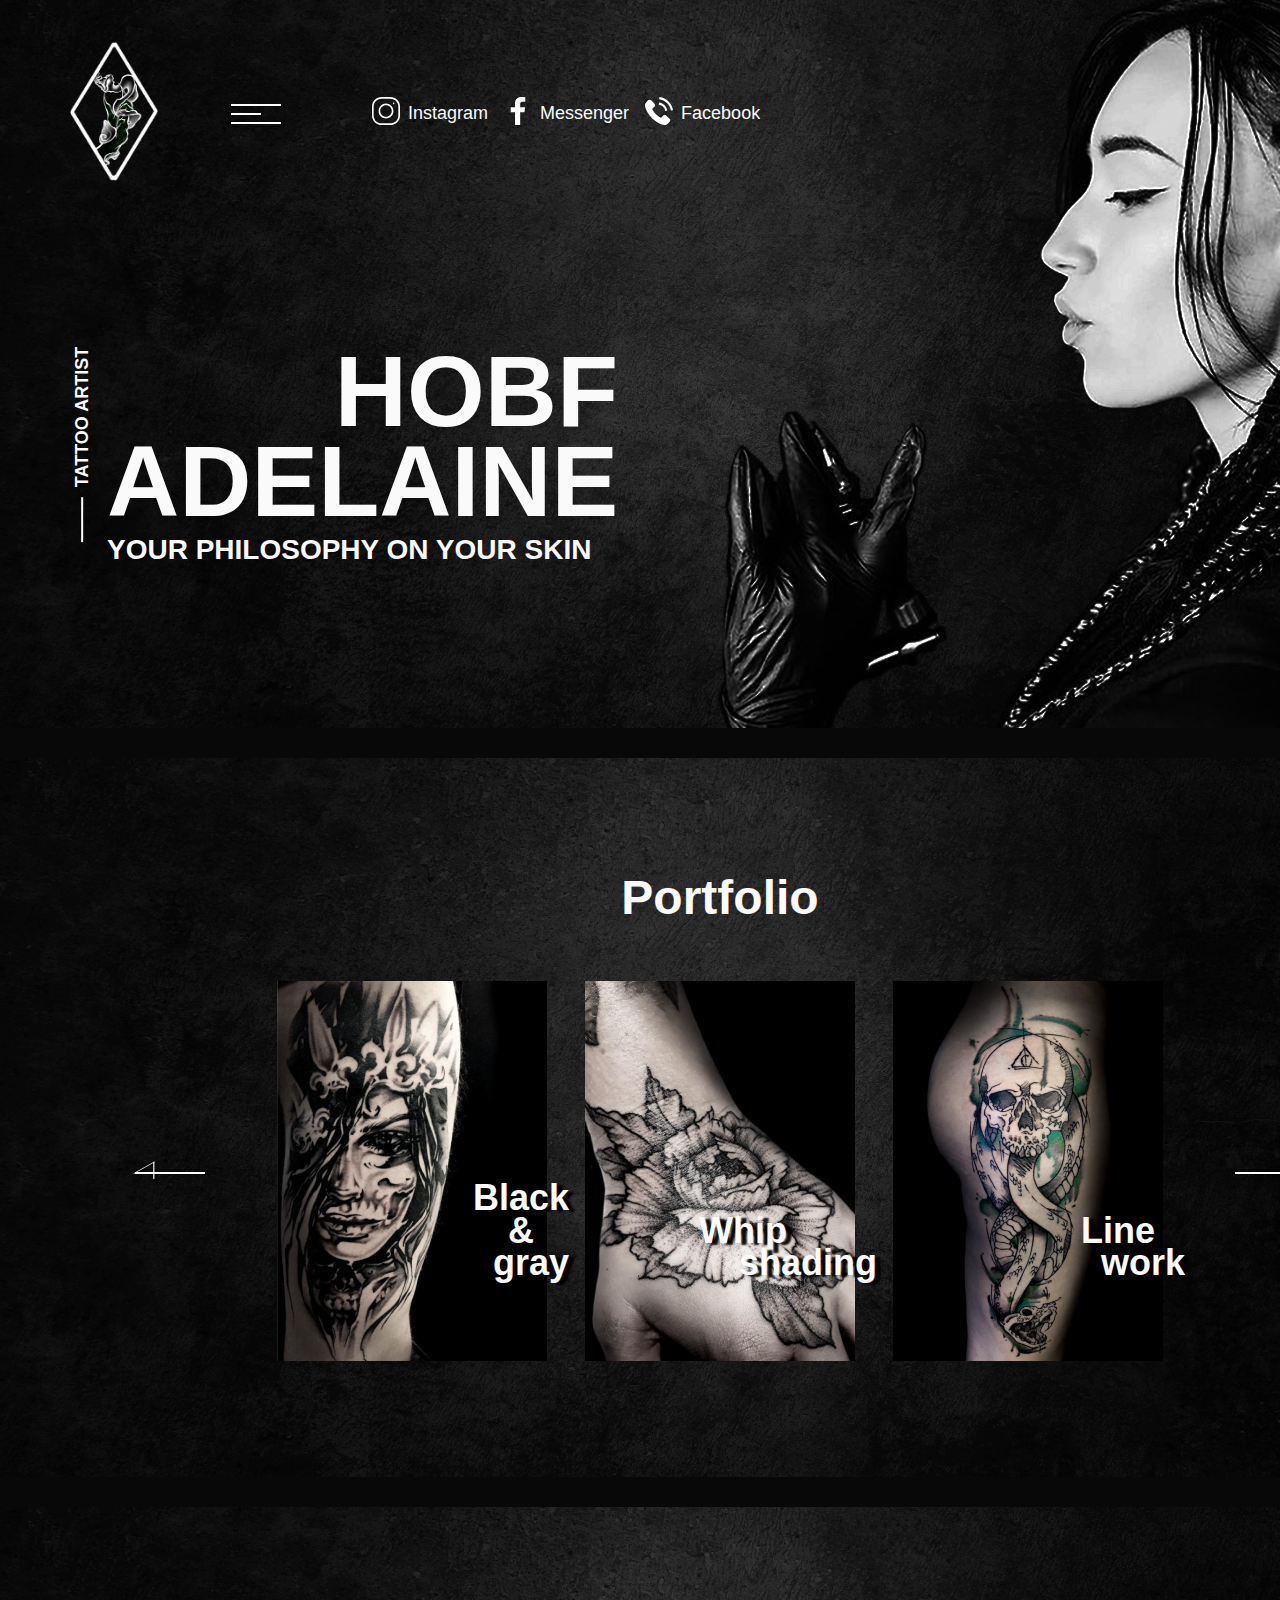
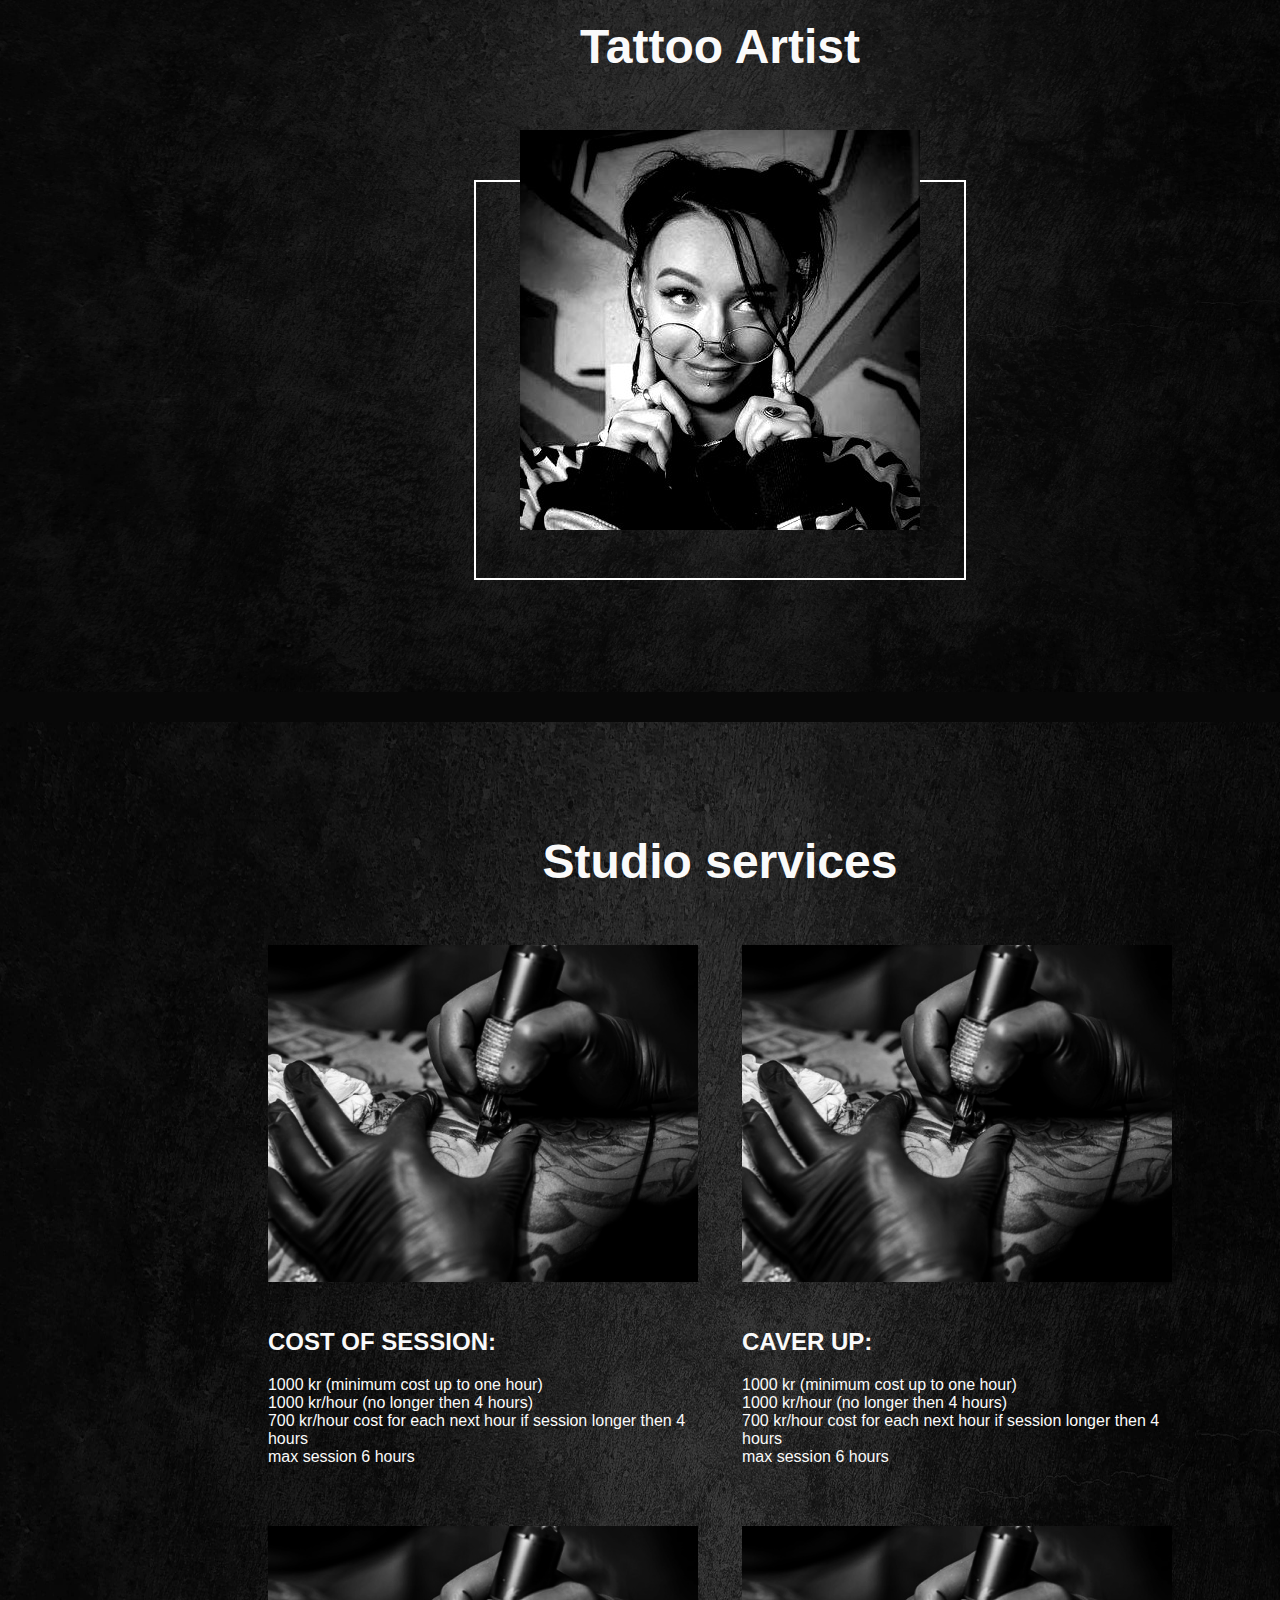
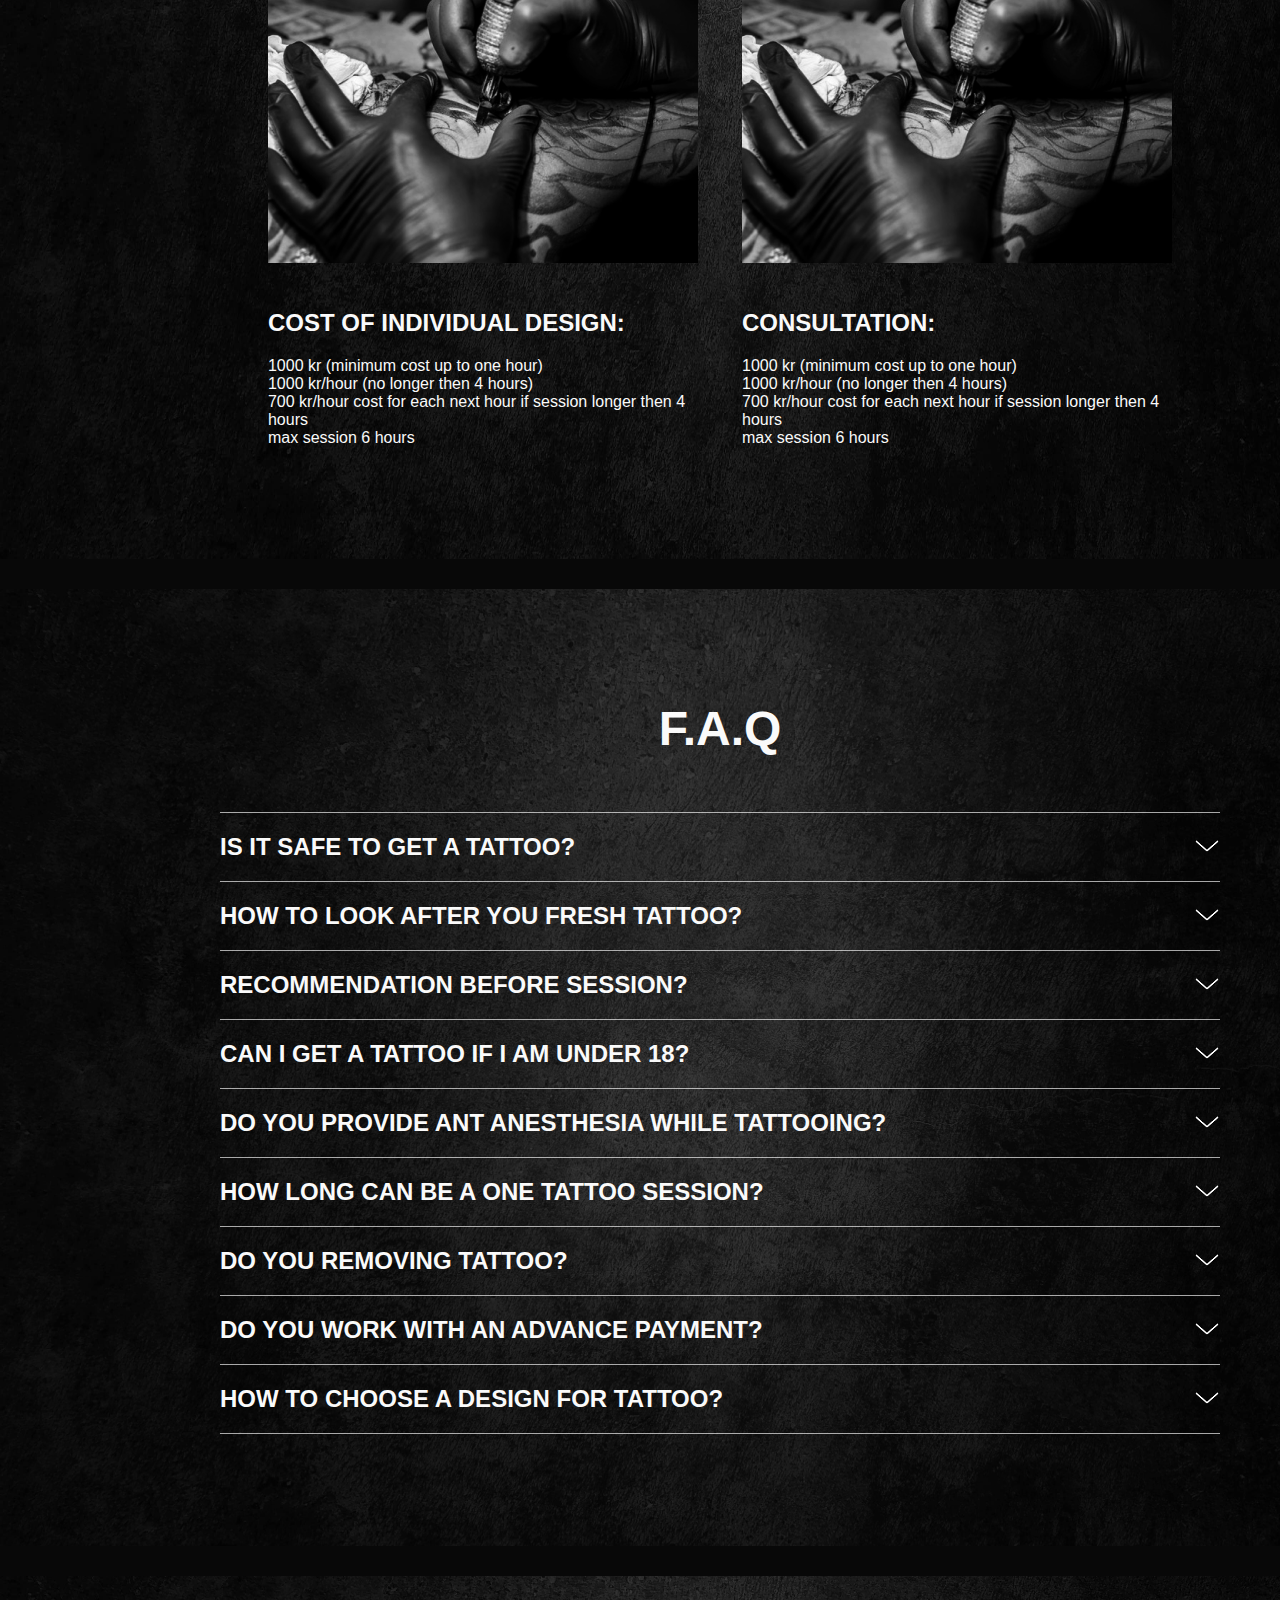
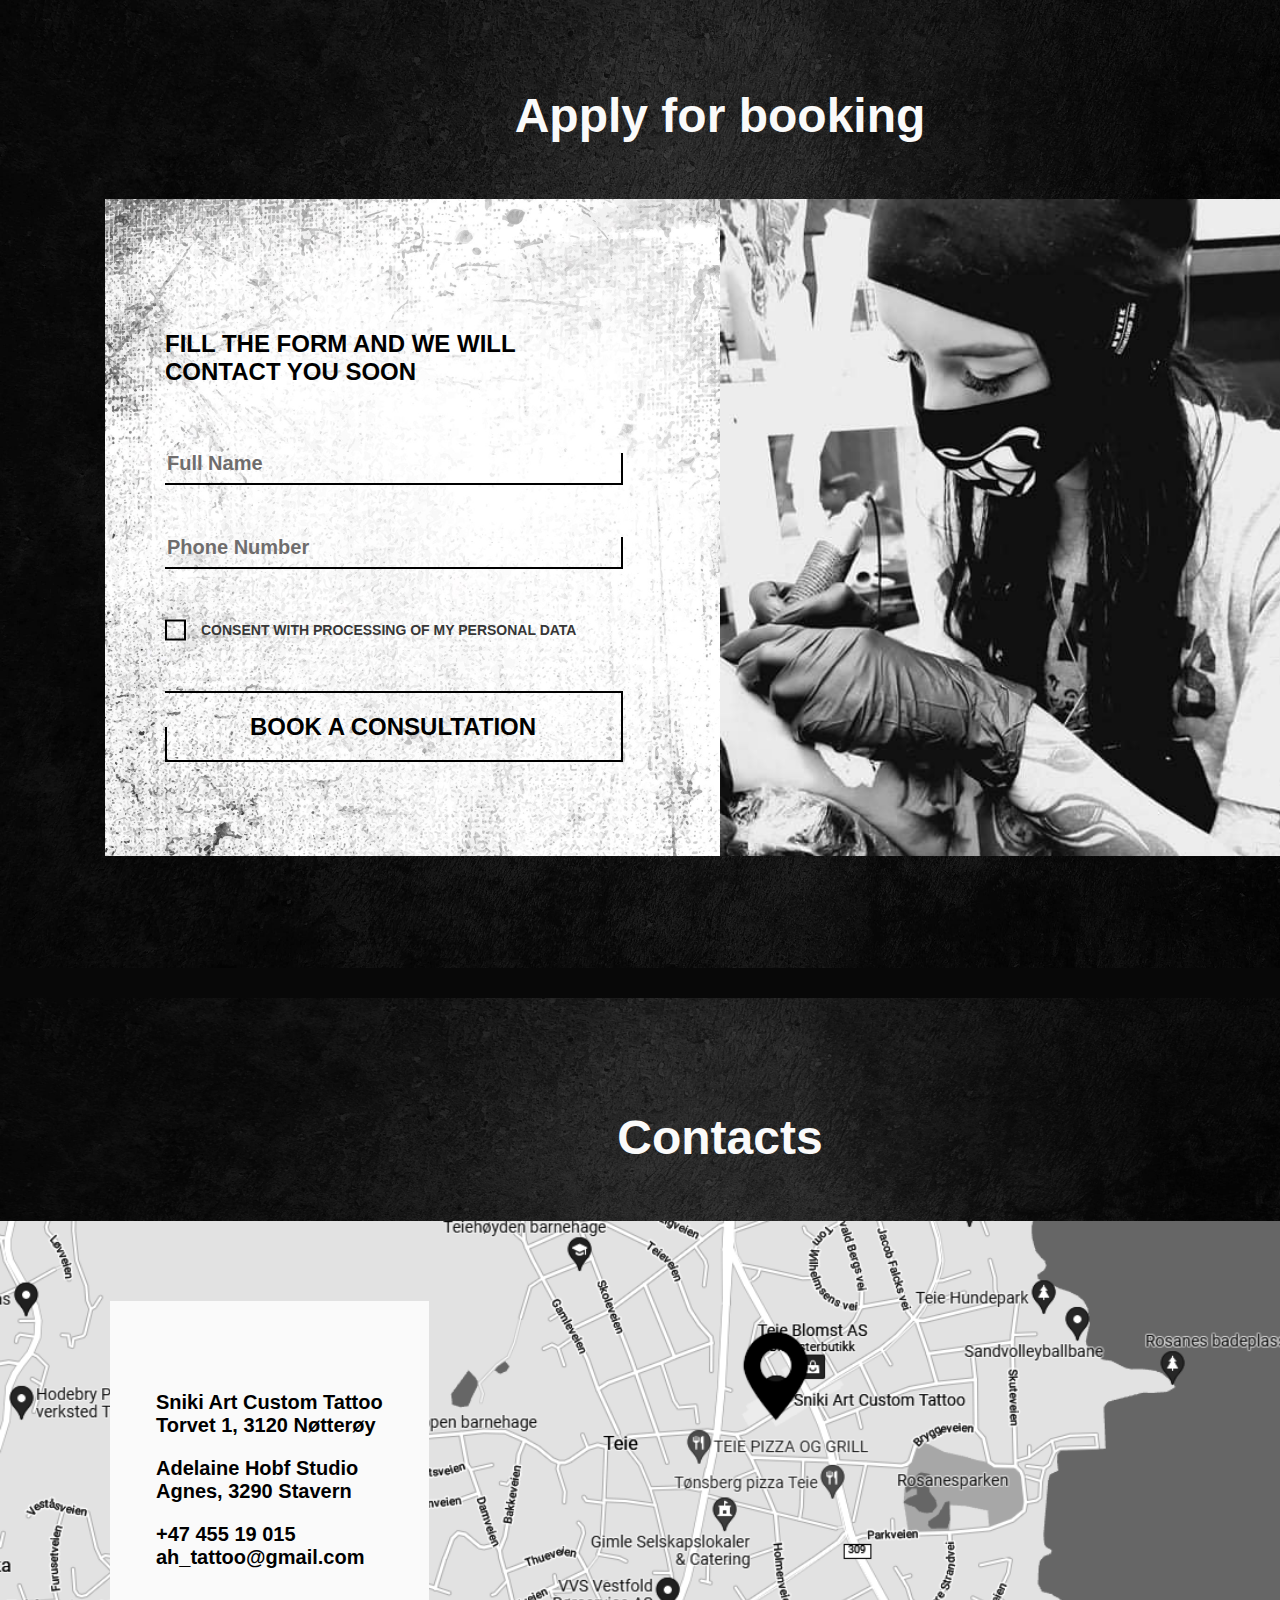
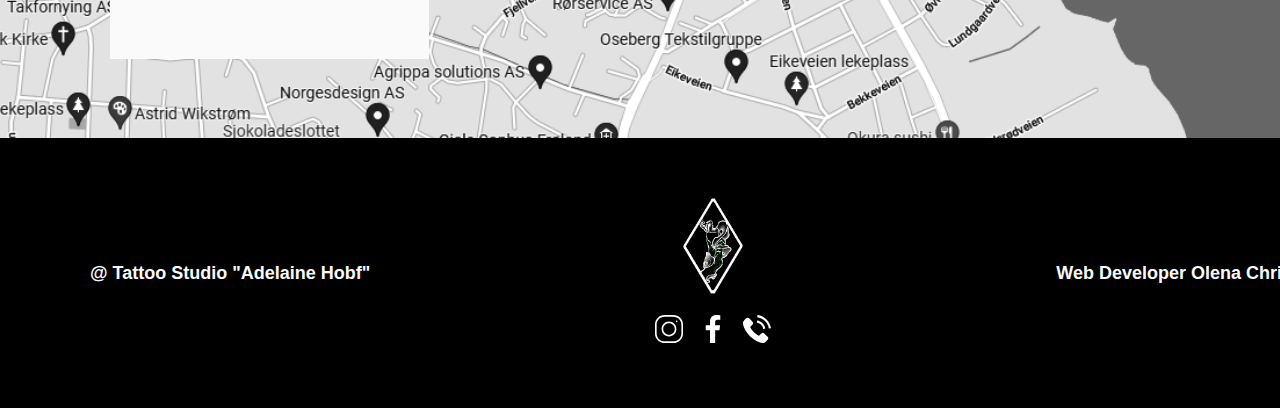
==== commit 67167cc7: "more mobile fixes" ====
--- a/index.html
+++ b/index.html
@@ -308,6 +308,10 @@
           <section class="main-page-block contacts container">
             <h2 class="main-page-block__title">Contacts</h2>
             <div class="contacts__map-wrap">
+              <picture>
+                <source media="(min-width: 990px)" srcset="assets/img/map.PNG">
+                <img src="assets/img/map-mobile.PNG" alt="" />
+              </picture>
               <div class="contacts__content">
                 <p>
                   Sniki Art Custom Tattoo<br>
@@ -322,7 +326,6 @@
                   ah_tattoo@gmail.com
                 </p>
               </div>
-              <img src="assets/img/map.PNG" alt="" />
             </div>
           </section>
         </main>
--- a/assets/css/style.css
+++ b/assets/css/style.css
@@ -20,12 +20,13 @@
   padding: 0 16px;
   min-width: 320px;
   width: 100vw;
-  background-image: url("../img/body-bg.jpg");
+  background-image: url("../img/body-bg-mobile.jpg");
   background-repeat: no-repeat;
   -webkit-background-size: 100% 100%;
           background-size: 100% 100%;
-  background-position: top left;
+  background-position: top center;
   background-color: black;
+  overflow: hidden;
 }
 
 @media (min-width: 990px) {
@@ -33,11 +34,6 @@
     padding: 0 70px;
     width: 1440px;
     background-image: url("../img/body-bg.jpg");
-    background-repeat: no-repeat;
-    -webkit-background-size: 100% 100%;
-            background-size: 100% 100%;
-    background-position: top left;
-    background-color: black;
   }
 }
 
@@ -46,12 +42,13 @@
   padding: 0 16px;
   min-width: 320px;
   width: 100vw;
-  background-image: url("../img/body-bg.jpg");
+  background-image: url("../img/body-bg-mobile.jpg");
   background-repeat: no-repeat;
   -webkit-background-size: 100% 100%;
           background-size: 100% 100%;
-  background-position: top left;
+  background-position: top center;
   background-color: black;
+  overflow: hidden;
 }
 
 @media (min-width: 990px) {
@@ -59,11 +56,6 @@
     padding: 0 70px;
     width: 1440px;
     background-image: url("../img/body-bg.jpg");
-    background-repeat: no-repeat;
-    -webkit-background-size: 100% 100%;
-            background-size: 100% 100%;
-    background-position: top left;
-    background-color: black;
   }
 }
 
@@ -120,7 +112,7 @@
 
 .main-header.container {
   position: relative;
-  background-image: url("../img/main-screen-bw.png"), url("../img/body-bg.jpg");
+  background-image: url("../img/main-screen-bw.png"), url("../img/body-bg-mobile.jpg");
   background-repeat: no-repeat,  no-repeat;
   -webkit-background-size: 400px 400px,@@ -128,7 +120,7 @@
           background-size: 400px 400px,  100% 100%;
   background-position: top -50px right -50px,- top left;
+ top center;
 }
 
 .main-header.container::after {
@@ -181,7 +173,7 @@
             background-size: 880px 880px,  100% 100%;
     background-position: top -140px right 0,- top left;
+ top center;
   }
   .main-header.container::after {
     content: "";
@@ -618,11 +610,13 @@
           column-gap: 4%;
   row-gap: 60px;
   margin: 0 auto;
-  max-width: 1102px;
+  width: 100%;
+  max-width: 100%;
 }
 
 .services__item {
-  width: 430px;
+  width: 100%;
+  max-width: 100%;
 }
 
 .services__link {
@@ -640,16 +634,69 @@
 
 .services__article-img-wrap {
   margin-bottom: 42px;
+  max-width: 100%;
 }
 
 .services__article-img-wrap img {
-  width: 430px;
+  width: 100%;
+  max-width: 100%;
+  height: auto;
 }
 
 .services__item-list {
   margin: 0;
   padding: 0;
   list-style: none;
+}
+
+@media (min-width: 990px) {
+  .services__list {
+    margin: 0;
+    padding: 0;
+    list-style: none;
+    display: -webkit-box;
+    display: -webkit-flex;
+    display: -ms-flexbox;
+    display: flex;
+    -webkit-flex-wrap: wrap;
+        -ms-flex-wrap: wrap;
+            flex-wrap: wrap;
+    -webkit-box-pack: center;
+    -webkit-justify-content: center;
+        -ms-flex-pack: center;
+            justify-content: center;
+    -webkit-column-gap: 4%;
+       -moz-column-gap: 4%;
+            column-gap: 4%;
+    row-gap: 60px;
+    margin: 0 auto;
+    max-width: 1102px;
+  }
+  .services__item {
+    width: 430px;
+  }
+  .services__link {
+    display: inline-block;
+    color: inherit;
+    text-decoration: none;
+    font-size: inherit;
+  }
+  .services__article h4 {
+    margin-top: 0;
+    margin-bottom: 20px;
+    font-size: 24px;
+  }
+  .services__article-img-wrap {
+    margin-bottom: 42px;
+  }
+  .services__article-img-wrap img {
+    width: 430px;
+  }
+  .services__item-list {
+    margin: 0;
+    padding: 0;
+    list-style: none;
+  }
 }
 
 .faq__list {
@@ -666,12 +713,12 @@
       -ms-flex-direction: column;
           flex-direction: column;
   margin: 0 auto;
-  width: 1000px;
+  width: 100%;
 }
 
 .faq__item {
   position: relative;
-  padding: 20px 0;
+  padding: 16px 0;
   border-top: 1px solid rgba(255, 255, 255, 0.65);
 }
 
@@ -687,7 +734,8 @@
 
 .faq__item-title {
   margin: 0;
-  font-size: 24px;
+  width: 80%;
+  font-size: 18px;
   font-weight: 600;
 }
 
@@ -723,29 +771,64 @@
   left: 4px;
 }
 
+@media (min-width: 990px) {
+  .faq__list {
+    width: 1000px;
+  }
+  .faq__item {
+    padding: 20px 0;
+  }
+  .faq__item-title {
+    font-size: 24px;
+  }
+  .faq__item-handle {
+    position: absolute;
+    right: 0;
+    top: 50%;
+    width: 25px;
+    height: 11px;
+    -webkit-transform: translate(0, -50%);
+        -ms-transform: translate(0, -50%);
+            transform: translate(0, -50%);
+  }
+  .faq__item-handle::before {
+    content: "";
+    display: block;
+    position: absolute;
+    width: 16px;
+    height: 16px;
+    background-color: transparent;
+    -webkit-box-sizing: border-box;
+            box-sizing: border-box;
+    border: 2px solid white;
+    -webkit-border-radius: 2px;
+            border-radius: 2px;
+    border-left: none;
+    border-top: none;
+    -webkit-transform: rotate(45deg) skew(-4deg, -4deg);
+        -ms-transform: rotate(45deg) skew(-4deg, -4deg);
+            transform: rotate(45deg) skew(-4deg, -4deg);
+    bottom: 3px;
+    left: 4px;
+  }
+}
+
 .booking__content {
   display: -webkit-box;
   display: -webkit-flex;
   display: -ms-flexbox;
   display: flex;
   margin: 0 auto;
-  width: 1230px;
+  width: 100%;
 }
 
 .booking__img-wrap {
-  width: 615px;
-  height: 657px;
-  background-image: url("../img/booking.jpg");
-  background-repeat: no-repeat;
-  background-position: top -120px left;
-  -webkit-background-size: 615px auto;
-          background-size: 615px auto;
+  display: none;
 }
 
 .booking__form {
-  padding: 107px 97px 0 60px;
-  width: 615px;
-  height: 657px;
+  padding: 60px 36px;
+  width: 100%;
   color: black;
   background-image: url("../img/form-background.png");
   background-repeat: no-repeat;
@@ -753,18 +836,18 @@
 }
 
 .booking__form-title {
-  margin-bottom: 67px;
-  font-size: 24px;
+  margin-bottom: 27px;
+  font-size: 20px;
   font-weight: 700;
 }
 
 .booking__input-wrap {
-  margin-bottom: 52px;
+  margin-bottom: 32px;
   width: 100%;
 }
 
 .booking__input-wrap input {
-  padding-bottom: 11px;
+  padding-bottom: 8px;
   width: 100%;
   height: 32px;
   font-size: 20px;
@@ -787,10 +870,11 @@
 }
 
 label[for="consent"] {
+  display: inline-block;
   position: relative;
-  padding-left: 36px;
-  font-size: 14px;
-  font-weight: 700;
+  padding-left: 28px;
+  font-size: 12px;
+  font-weight: 600;
   color: #373737;
   text-transform: uppercase;
 }
@@ -848,8 +932,8 @@
       -ms-flex-align: center;
           align-items: center;
   width: 100%;
-  height: 71px;
-  font-size: 24px;
+  height: 46px;
+  font-size: 20px;
   font-weight: 700;
   text-transform: uppercase;
   border: 2px solid black;
@@ -873,25 +957,106 @@
 input::-webkit-input-placeholder {
   color: #6F6D6D;
   font-weight: 600;
-  font-size: 20px;
+  font-size: 16px;
 }
 
 input:-ms-input-placeholder {
   color: #6F6D6D;
   font-weight: 600;
-  font-size: 20px;
+  font-size: 16px;
 }
 
 input::-ms-input-placeholder {
   color: #6F6D6D;
   font-weight: 600;
-  font-size: 20px;
+  font-size: 16px;
 }
 
 input::placeholder {
   color: #6F6D6D;
   font-weight: 600;
-  font-size: 20px;
+  font-size: 16px;
+}
+
+@media (min-width: 990px) {
+  .booking__content {
+    display: -webkit-box;
+    display: -webkit-flex;
+    display: -ms-flexbox;
+    display: flex;
+    margin: 0 auto;
+    width: 1230px;
+  }
+  .booking__img-wrap {
+    display: block;
+    width: 615px;
+    height: 657px;
+    background-image: url("../img/booking.jpg");
+    background-repeat: no-repeat;
+    background-position: top -120px left;
+    -webkit-background-size: 615px auto;
+            background-size: 615px auto;
+  }
+  .booking__form {
+    padding: 107px 97px 0 60px;
+    width: 615px;
+    height: 657px;
+    background-image: url("../img/form-background.png");
+  }
+  .booking__form-title {
+    margin-bottom: 67px;
+    font-size: 24px;
+    font-weight: 700;
+  }
+  .booking__input-wrap {
+    margin-bottom: 52px;
+    width: 100%;
+  }
+  .booking__input-wrap input {
+    padding-bottom: 11px;
+    width: 100%;
+    height: 32px;
+    font-size: 20px;
+    font-weight: 600;
+  }
+  label[for="consent"] {
+    padding-left: 36px;
+    font-size: 14px;
+    font-weight: 700;
+  }
+  input[type="checkbox"]:checked + label::after {
+    content: "";
+    display: block;
+    position: absolute;
+    width: 9px;
+    height: 16px;
+    background-color: transparent;
+    -webkit-box-sizing: border-box;
+            box-sizing: border-box;
+    bottom: 3px;
+    left: 6px;
+  }
+  .booking__submit-btn {
+    height: 71px;
+    font-size: 24px;
+    font-weight: 700;
+  }
+  input::-webkit-input-placeholder {
+    font-weight: 600;
+    font-size: 20px;
+  }
+  input:-ms-input-placeholder {
+    font-weight: 600;
+    font-size: 20px;
+  }
+  input::-ms-input-placeholder {
+    font-weight: 600;
+    font-size: 20px;
+  }
+  input::placeholder {
+    font-weight: 600;
+    font-size: 20px;
+  }
 }
 
 .contacts.container {
@@ -907,7 +1072,12 @@
 .contacts__map-wrap {
   position: relative;
   width: 100%;
-  height: 517px;
+}
+
+.contacts__map-wrap picture {
+  display: block;
+  width: 100%;
+  height: auto;
 }
 
 .contacts__map-wrap img {
@@ -916,17 +1086,35 @@
 }
 
 .contacts__content {
-  position: absolute;
-  top: 50%;
-  left: 110px;
-  padding: 70px 46px;
+  padding: 32px 26px;
   color: black;
-  font-weight: 700;
-  font-size: 20px;
+  font-weight: 600;
+  font-size: 16px;
   background-color: #fafafa;
-  -webkit-transform: translate(0, -50%);
-      -ms-transform: translate(0, -50%);
-          transform: translate(0, -50%);
+}
+
+@media (min-width: 990px) {
+  .contacts__map-wrap {
+    position: relative;
+    width: 100%;
+    height: 517px;
+  }
+  .contacts__map-wrap img {
+    width: 100%;
+    height: auto;
+  }
+  .contacts__content {
+    position: absolute;
+    top: 50%;
+    left: 110px;
+    padding: 70px 46px;
+    color: black;
+    font-weight: 700;
+    font-size: 20px;
+    -webkit-transform: translate(0, -50%);
+        -ms-transform: translate(0, -50%);
+            transform: translate(0, -50%);
+  }
 }
 
 .main-footer {
@@ -935,6 +1123,11 @@
   display: -webkit-flex;
   display: -ms-flexbox;
   display: flex;
+  -webkit-box-orient: vertical;
+  -webkit-box-direction: normal;
+  -webkit-flex-direction: column;
+      -ms-flex-direction: column;
+          flex-direction: column;
   -webkit-box-pack: justify;
   -webkit-justify-content: space-between;
       -ms-flex-pack: justify;
@@ -943,8 +1136,9 @@
   -webkit-align-items: center;
       -ms-flex-align: center;
           align-items: center;
-  font-weight: 600;
-  font-size: 18px;
+  row-gap: 20px;
+  font-weight: 500;
+  font-size: 12px;
   background-image: none;
 }
 
@@ -973,6 +1167,32 @@
   width: 60px;
 }
 
+@media (min-width: 990px) {
+  .main-footer {
+    padding: 60px 90px;
+    display: -webkit-box;
+    display: -webkit-flex;
+    display: -ms-flexbox;
+    display: flex;
+    -webkit-box-orient: horizontal;
+    -webkit-box-direction: normal;
+    -webkit-flex-direction: row;
+        -ms-flex-direction: row;
+            flex-direction: row;
+    font-weight: 600;
+    font-size: 18px;
+  }
+  .main-footer__middle-section {
+    row-gap: 16px;
+  }
+  .main-footer__middle-section .logo {
+    width: 60px;
+  }
+  .main-footer__middle-section .logo img {
+    width: 60px;
+  }
+}
+
 .handlers {
   position: relative;
   margin: 0 auto;
@@ -999,7 +1219,7 @@
 .handlers__left-arrow,
 .handlers__right-arrow {
   position: relative;
-  width: 70px;
+  width: 45px;
   height: 2px;
   background-color: white;
 }
@@ -1031,4 +1251,40 @@
       -ms-transform: skew(-30deg, -10deg) rotate(-210deg);
           transform: skew(-30deg, -10deg) rotate(-210deg);
 }
+
+@media (min-width: 990px) {
+  .handlers__left-arrow,
+  .handlers__right-arrow {
+    position: relative;
+    width: 70px;
+    height: 2px;
+    background-color: white;
+  }
+  .handlers__left-arrow::before,
+  .handlers__right-arrow::before {
+    content: "";
+    display: block;
+    position: absolute;
+    width: 18px;
+    height: 22px;
+    background-color: transparent;
+    -webkit-box-sizing: border-box;
+            box-sizing: border-box;
+    right: 0;
+    bottom: -7px;
+    border: 1px solid white;
+    border-right: none;
+    border-top: none;
+    -webkit-transform: skew(-30deg, -10deg) rotate(-30deg);
+        -ms-transform: skew(-30deg, -10deg) rotate(-30deg);
+            transform: skew(-30deg, -10deg) rotate(-30deg);
+  }
+  .handlers__left-arrow::before {
+    left: 0;
+    bottom: -13px;
+    -webkit-transform: skew(-30deg, -10deg) rotate(-210deg);
+        -ms-transform: skew(-30deg, -10deg) rotate(-210deg);
+            transform: skew(-30deg, -10deg) rotate(-210deg);
+  }
+}
 /*# sourceMappingURL=style.css.map */